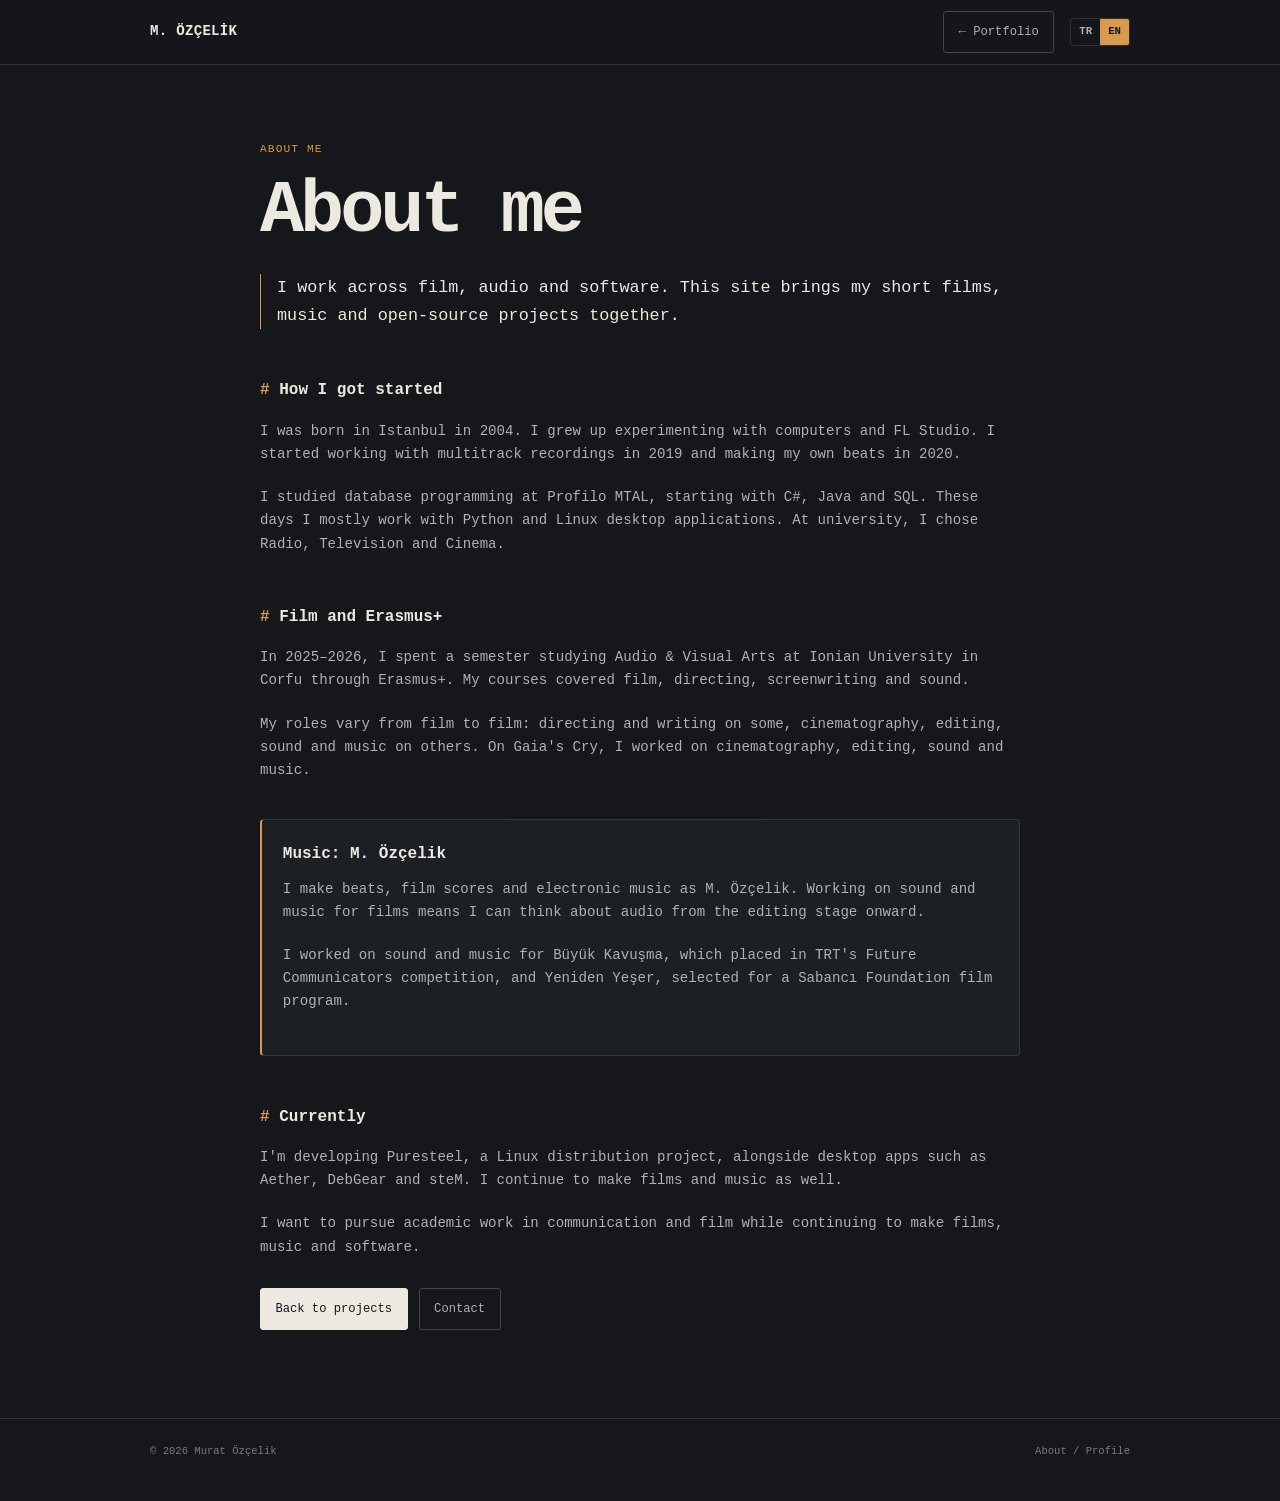
==== about.html @ cfe8fc10 "Rewrite about page with specific concise personal background" ====
<!doctype html>
<html lang="tr">
<head>
<meta charset="utf-8">
<meta name="viewport" content="width=device-width,initial-scale=1">
<meta name="description" content="Murat Özçelik hakkında: eğitim, kısa filmler, müzik ve geliştirdiği açık kaynak yazılımlar.">
<meta name="author" content="Murat Özçelik">
<meta name="theme-color" content="#15171a">
<link rel="canonical" href="https://muratozcelik.vercel.app/about.html">
<meta property="og:title" content="Murat Özçelik | Hakkımda">
<meta property="og:description" content="Murat Özçelik'in eğitim geçmişi, filmleri, müziği ve açık kaynak projeleri.">
<meta property="og:type" content="profile">
<meta property="og:url" content="https://muratozcelik.vercel.app/about.html">
<meta property="og:image" content="https://avatars.githubusercontent.com/u/198776086?v=4">
<meta name="twitter:card" content="summary_large_image">
<title>Murat Özçelik | Hakkımda</title>
<link rel="icon" href="data:image/svg+xml,<svg xmlns='http://www.w3.org/2000/svg' viewBox='0 0 100 100'><text y='.9em' font-size='90' font-family='Arial' font-weight='bold'>M.</text></svg>">
<link rel="stylesheet" href="assets/style.css">
<style>.story{max-width:760px;margin:auto}.story h1{font-size:clamp(2.3rem,7vw,4.6rem);line-height:1;letter-spacing:-.055em;margin:0 0 1.6rem}.story .intro{font-size:1.05rem;color:var(--paper);border-left:1px solid var(--amber);padding-left:1rem;margin:0 0 3rem}.story h2{font-size:1rem;margin:3rem 0 1rem;color:var(--paper)}.story h2::before{content:'# ';color:var(--amber)}.story p{color:var(--ink-dim);font-size:.88rem;margin:0 0 1.25rem}.story-card{border:1px solid var(--line);border-left:2px solid var(--amber);background:var(--bg-alt);padding:1.3rem;margin:2.3rem 0;border-radius:var(--radius)}.story-card strong{display:block;margin-bottom:.65rem}.about-top{padding:4.7rem 0 5.5rem}.about-back{margin-bottom:2rem}</style>
</head>
<body>
<a class="skip" href="#content" data-tr="İçeriğe geç" data-en="Skip to content">İçeriğe geç</a>
<nav><div class="wrap nav-inner"><a class="nav-mark" href="index.html">M. ÖZÇELİK</a><div class="nav-right"><a class="btn" href="index.html" data-tr="← Portfolyo" data-en="← Portfolio">← Portfolyo</a><div class="lang-switch"><button class="lang-btn" data-lang="tr" type="button" aria-pressed="true">TR</button><button class="lang-btn" data-lang="en" type="button" aria-pressed="false">EN</button></div></div></div></nav>
<main id="content" class="about-top"><article class="wrap story">
  <div class="eyebrow" data-tr="Hakkımda" data-en="About me">Hakkımda</div>
  <h1 data-tr="Hakkımda" data-en="About me">Hakkımda</h1>
  <p class="intro" data-tr="Sinema, ses ve yazılımla uğraşıyorum. Kısa filmlerim, müziklerim ve açık kaynak projelerim burada bir arada." data-en="I work across film, audio and software. This site brings my short films, music and open-source projects together.">Sinema, ses ve yazılımla uğraşıyorum. Kısa filmlerim, müziklerim ve açık kaynak projelerim burada bir arada.</p>

  <h2 data-tr="Nasıl başladım" data-en="How I got started">Nasıl başladım</h2>
  <p data-tr="2004'te İstanbul'da doğdum. Çocukken bilgisayar kurcalamayı ve FL Studio'da müzik denemeleri yapmayı seviyordum. 2019'da çok kanallı kayıtlarla uğraşmaya, 2020'de kendi beat'lerimi üretmeye başladım." data-en="I was born in Istanbul in 2004. I grew up experimenting with computers and FL Studio. I started working with multitrack recordings in 2019 and making my own beats in 2020.">2004'te İstanbul'da doğdum. Çocukken bilgisayar kurcalamayı ve FL Studio'da müzik denemeleri yapmayı seviyordum. 2019'da çok kanallı kayıtlarla uğraşmaya, 2020'de kendi beat'lerimi üretmeye başladım.</p>
  <p data-tr="Profilo MTAL'de veritabanı programcılığı okudum. C#, Java ve SQL ile başladığım yazılım çalışmalarını bugün ağırlıklı olarak Python ve Linux masaüstü uygulamalarıyla sürdürüyorum. Üniversitede ise Radyo, Televizyon ve Sinema okumayı seçtim." data-en="I studied database programming at Profilo MTAL, starting with C#, Java and SQL. These days I mostly work with Python and Linux desktop applications. At university, I chose Radio, Television and Cinema.">Profilo MTAL'de veritabanı programcılığı okudum. C#, Java ve SQL ile başladığım yazılım çalışmalarını bugün ağırlıklı olarak Python ve Linux masaüstü uygulamalarıyla sürdürüyorum. Üniversitede ise Radyo, Televizyon ve Sinema okumayı seçtim.</p>

  <h2 data-tr="Sinema ve Erasmus+" data-en="Film and Erasmus+">Sinema ve Erasmus+</h2>
  <p data-tr="2025–2026'da Erasmus+ ile Korfu'daki Ionian University Audio &amp; Visual Arts bölümünde bir dönem geçirdim. Sinema, yönetmenlik, senaryo ve ses üzerine dersler aldım." data-en="In 2025–2026, I spent a semester studying Audio &amp; Visual Arts at Ionian University in Corfu through Erasmus+. My courses covered film, directing, screenwriting and sound.">2025–2026'da Erasmus+ ile Korfu'daki Ionian University Audio &amp; Visual Arts bölümünde bir dönem geçirdim. Sinema, yönetmenlik, senaryo ve ses üzerine dersler aldım.</p>
  <p data-tr="Kısa filmlerde bazen yönetmenlik ve senaryo, bazen görüntü, kurgu, ses ve müzik üstleniyorum. Gaia'nın Çığlığı'nda görüntü yönetmenliği, kurgu, ses ve müzik çalışmalarını yaptım." data-en="My roles vary from film to film: directing and writing on some, cinematography, editing, sound and music on others. On Gaia's Cry, I worked on cinematography, editing, sound and music.">Kısa filmlerde bazen yönetmenlik ve senaryo, bazen görüntü, kurgu, ses ve müzik üstleniyorum. Gaia'nın Çığlığı'nda görüntü yönetmenliği, kurgu, ses ve müzik çalışmalarını yaptım.</p>

  <div class="story-card"><strong data-tr="Müzik tarafı: M. Özçelik" data-en="Music: M. Özçelik">Müzik tarafı: M. Özçelik</strong><p data-tr="M. Özçelik adıyla beat, film müziği ve elektronik müzik üretiyorum. Film projelerinde ses ve müziği de üstlenmem, kurgu aşamasından itibaren ses üzerine düşünmemi sağlıyor." data-en="I make beats, film scores and electronic music as M. Özçelik. Working on sound and music for films means I can think about audio from the editing stage onward.">M. Özçelik adıyla beat, film müziği ve elektronik müzik üretiyorum. Film projelerinde ses ve müziği de üstlenmem, kurgu aşamasından itibaren ses üzerine düşünmemi sağlıyor.</p><p data-tr="TRT Geleceğin İletişimcileri Yarışması'nda derece alan Büyük Kavuşma ve Sabancı Vakfı seçkisinde yer alan Yeniden Yeşer projelerinde ses ve müzik üzerine çalıştım." data-en="I worked on sound and music for Büyük Kavuşma, which placed in TRT's Future Communicators competition, and Yeniden Yeşer, selected for a Sabancı Foundation film program.">TRT Geleceğin İletişimcileri Yarışması'nda derece alan Büyük Kavuşma ve Sabancı Vakfı seçkisinde yer alan Yeniden Yeşer projelerinde ses ve müzik üzerine çalıştım.</p></div>

  <h2 data-tr="Şu anda" data-en="Currently">Şu anda</h2>
  <p data-tr="Puresteel üzerinde bir Linux dağıtımı geliştiriyorum. Aether, DebGear ve steM. gibi uygulamalarla da masaüstünde kullandığım araçları kendim üretmeyi deniyorum. Film ve müzik çalışmalarım devam ediyor." data-en="I'm developing Puresteel, a Linux distribution project, alongside desktop apps such as Aether, DebGear and steM. I continue to make films and music as well.">Puresteel üzerinde bir Linux dağıtımı geliştiriyorum. Aether, DebGear ve steM. gibi uygulamalarla da masaüstünde kullandığım araçları kendim üretmeyi deniyorum. Film ve müzik çalışmalarım devam ediyor.</p>
  <p data-tr="İleride iletişim ve sinema alanında akademik çalışmalar yapmak; film, ses ve yazılım üretmeye de devam etmek istiyorum." data-en="I want to pursue academic work in communication and film while continuing to make films, music and software.">İleride iletişim ve sinema alanında akademik çalışmalar yapmak; film, ses ve yazılım üretmeye de devam etmek istiyorum.</p>

  <div class="actions"><a class="btn primary" href="index.html#projeler" data-tr="Projelerime dön" data-en="Back to projects">Projelerime dön</a><a class="btn" href="mailto:muratozclik@protonmail.com" data-tr="İletişim" data-en="Contact">İletişim</a></div>
</article></main>
<footer><div class="wrap foot"><span>© 2026 Murat Özçelik</span><span>About / Profile</span></div></footer>
<script src="assets/main.js" defer></script>
</body>
</html>
---- assets/style.css ----
:root{color-scheme:dark;--bg:#15171a;--bg-alt:#1c1f23;--paper:#ece9e1;--ink:#ece9e1;--ink-dim:#aeb2b8;--ink-faint:#767b82;--amber:#d99a4e;--teal:#6ea69f;--crimson:#c36a61;--line:rgba(236,233,225,.12);--line-strong:rgba(236,233,225,.22);--max:980px;--radius:4px;--font:'JetBrains Mono',ui-monospace,SFMono-Regular,Menlo,Consolas,monospace}*{box-sizing:border-box}html{scroll-behavior:smooth}body{margin:0;background:var(--bg);color:var(--ink);font-family:var(--font);line-height:1.65;-webkit-font-smoothing:antialiased}body::before{content:'';position:fixed;inset:0;pointer-events:none;background:linear-gradient(90deg,rgba(255,255,255,.015) 1px,transparent 1px),linear-gradient(rgba(255,255,255,.012) 1px,transparent 1px);background-size:48px 48px;mask-image:linear-gradient(to bottom,rgba(0,0,0,.55),transparent 55%);z-index:-1}@media(prefers-reduced-motion:reduce){html{scroll-behavior:auto}*{animation-duration:.01ms!important;transition-duration:.01ms!important}}::selection{background:var(--amber);color:var(--bg)}a{color:inherit}.wrap{width:min(var(--max),calc(100% - 36px));margin:auto}.skip{position:absolute;left:-999px;top:12px;background:var(--paper);color:var(--bg);padding:.6rem .8rem;z-index:100}.skip:focus{left:12px}nav{position:sticky;top:0;z-index:50;background:rgba(21,23,26,.9);backdrop-filter:blur(16px);border-bottom:1px solid var(--line)}.nav-inner{height:64px;display:flex;align-items:center;justify-content:space-between;gap:1rem}.nav-mark{text-decoration:none;font-weight:700;font-size:.88rem;letter-spacing:.02em}.nav-right{display:flex;align-items:center;gap:1rem}.nav-links{display:flex;align-items:center;gap:1.3rem;font-size:.74rem;color:var(--ink-dim)}.nav-links a{text-decoration:none;border-bottom:1px solid transparent}.nav-links a:hover,.nav-links a:focus-visible{color:var(--ink);border-bottom-color:var(--amber);outline:none}.lang-switch{display:inline-flex;border:1px solid var(--line);border-radius:3px;overflow:hidden}.lang-btn,.menu-btn{font:inherit;color:var(--ink-dim);background:none;border:0;cursor:pointer}.lang-btn{font-size:.67rem;font-weight:700;padding:.25rem .5rem}.lang-btn.active{background:var(--amber);color:var(--bg)}.menu-btn{display:none;font-size:.76rem;padding:.35rem .5rem;border:1px solid var(--line);border-radius:3px}.hero{padding:5.2rem 0 4.2rem;border-bottom:1px solid var(--line)}.hero-grid{display:grid;grid-template-columns:1.25fr .75fr;gap:2.5rem;align-items:end}.eyebrow{font-size:.7rem;letter-spacing:.1em;text-transform:uppercase;color:var(--amber);margin-bottom:1rem}.hero h1{font-size:clamp(2.7rem,8vw,5.4rem);line-height:.95;letter-spacing:-.06em;margin:0}.hero-copy{margin:1.35rem 0 0;color:var(--ink-dim);max-width:62ch;font-size:1rem}.hero-meta{margin-top:1.6rem;display:flex;flex-wrap:wrap;gap:.45rem 1.25rem;font-size:.76rem;color:var(--ink-faint)}.hero-actions,.actions{display:flex;flex-wrap:wrap;gap:.7rem;margin-top:1.8rem}.btn{display:inline-flex;align-items:center;justify-content:center;text-decoration:none;border:1px solid var(--line-strong);padding:.65rem .9rem;border-radius:3px;font-size:.76rem;color:var(--ink-dim);transition:border-color .15s,color .15s,transform .15s}.btn:hover,.btn:focus-visible{border-color:var(--amber);color:var(--paper);transform:translateY(-1px);outline:none}.btn.primary{background:var(--paper);color:var(--bg);border-color:var(--paper)}.hero-note{border-left:1px solid var(--amber);padding-left:1rem;color:var(--ink-dim);font-size:.8rem}.hero-note strong{display:block;color:var(--paper);font-size:.88rem;margin-bottom:.35rem}main section{padding:4.4rem 0;border-bottom:1px solid var(--line)}.section-head{display:flex;align-items:end;justify-content:space-between;gap:2rem;margin-bottom:1.8rem}.section-title{font-size:clamp(1.45rem,3vw,2rem);letter-spacing:-.04em;margin:0}.section-copy{color:var(--ink-dim);font-size:.86rem;max-width:60ch;margin:.45rem 0 0}.section-index{font-size:.68rem;color:var(--ink-faint)}.projects{display:grid;grid-template-columns:repeat(2,minmax(0,1fr));gap:1rem}.project{border:1px solid var(--line);border-radius:var(--radius);padding:1.25rem;text-decoration:none;display:flex;flex-direction:column;gap:.7rem;min-height:210px;transition:border-color .15s,background .15s}.project:hover{border-color:var(--amber);background:var(--bg-alt)}.project.featured{grid-column:1/-1;display:grid;grid-template-columns:1.3fr .7fr;gap:2rem;min-height:260px;border-color:rgba(217,154,78,.42)}.tag{font-size:.66rem;color:var(--ink-faint);letter-spacing:.08em;text-transform:uppercase}.project h3{font-size:1.15rem;margin:0}.project.featured h3{font-size:1.55rem}.project p{margin:0;color:var(--ink-dim);font-size:.84rem}.stack{display:flex;flex-wrap:wrap;gap:.4rem;margin-top:auto}.stack span{font-size:.65rem;color:var(--ink-faint);border:1px solid var(--line);padding:.22rem .4rem;border-radius:2px}.project-go{margin-top:auto;color:var(--amber);font-size:.74rem}.feature-side{display:flex;flex-direction:column;justify-content:space-between;border-left:1px solid var(--line);padding-left:1.2rem}.feature-stat{padding:.55rem 0;border-bottom:1px solid var(--line)}.feature-stat:last-child{border-bottom:0}.feature-stat small{display:block;color:var(--ink-faint);font-size:.64rem}.feature-stat strong{font-size:.8rem}.films{display:grid;grid-template-columns:repeat(3,minmax(0,1fr));gap:1rem}.film{border:1px solid var(--line);border-radius:var(--radius);overflow:hidden;background:var(--bg-alt)}.film-media{aspect-ratio:16/9;background:#0c0d0f}.film-media iframe{width:100%;height:100%;border:0;display:block}.film-body{padding:1rem}.film h3{font-size:1rem;margin:0 0 .35rem}.film p{margin:0;color:var(--ink-dim);font-size:.78rem}.credits{display:grid;grid-template-columns:repeat(2,minmax(0,1fr));gap:1rem}.credit{border-top:1px solid var(--line-strong);padding-top:1rem}.credit .year{font-size:.68rem;color:var(--ink-faint)}.credit h3{font-size:1rem;margin:.3rem 0}.credit p{margin:0;color:var(--ink-dim);font-size:.82rem}.about-grid{display:grid;grid-template-columns:.8fr 1.2fr;gap:2rem}.about-lead{font-size:1.08rem;line-height:1.7;margin:0}.about-body{color:var(--ink-dim);font-size:.86rem}.about-body p{margin-top:0}.skills-grid{display:grid;grid-template-columns:repeat(3,minmax(0,1fr));gap:1rem}.skill{border:1px solid var(--line);padding:1rem;border-radius:var(--radius)}.skill h3{font-size:.9rem;margin:0 0 .65rem}.skill ul{list-style:none;padding:0;margin:0;display:grid;gap:.45rem;color:var(--ink-dim);font-size:.76rem}.skill li::before{content:'— ';color:var(--ink-faint)}.two-col{display:grid;grid-template-columns:1fr 1fr;gap:2rem}.timeline-item{padding:1rem 0;border-bottom:1px solid var(--line)}.timeline-item:last-child{border-bottom:0}.timeline-item h3{font-size:.92rem;margin:0}.timeline-item p{margin:.25rem 0 0;color:var(--ink-dim);font-size:.78rem}.timeline-item .when{color:var(--ink-faint);font-size:.66rem;margin-top:.35rem}.certs{display:grid;grid-template-columns:repeat(2,minmax(0,1fr));gap:.65rem}.cert{border:1px solid var(--line);padding:.8rem;border-radius:var(--radius)}.cert strong{display:block;font-size:.78rem}.cert span{display:block;color:var(--ink-faint);font-size:.65rem;margin-top:.2rem}.playground{border:1px solid var(--line);border-radius:var(--radius);padding:1.2rem}.pad-grid{display:grid;grid-template-columns:repeat(3,1fr);gap:.6rem;max-width:420px;margin:1rem auto 0}.pad{aspect-ratio:1;border:1px solid var(--line);background:transparent;color:var(--ink-dim);font:inherit;cursor:pointer;border-radius:3px;display:flex;flex-direction:column;align-items:center;justify-content:center;gap:.25rem}.pad:hover,.pad.playing{border-color:var(--amber);color:var(--amber)}.pad b{font-size:.72rem}.pad span{font-size:.62rem}.contact{text-align:center;padding-bottom:5rem}.contact .section-copy{margin-left:auto;margin-right:auto}.contact-links{display:flex;justify-content:center;gap:.7rem;flex-wrap:wrap;margin-top:1.5rem}.contact-links a{text-decoration:none;border:1px solid var(--line);padding:.55rem .8rem;border-radius:3px;color:var(--ink-dim);font-size:.74rem}.contact-links a:hover{border-color:var(--amber);color:var(--ink)}footer{border-top:1px solid var(--line);padding:1.5rem 0 2.5rem;color:var(--ink-faint);font-size:.66rem}.foot{display:flex;justify-content:space-between;gap:1rem;flex-wrap:wrap}@media(max-width:820px){.hero-grid,.project.featured,.about-grid,.two-col{grid-template-columns:1fr}.feature-side{border-left:0;border-top:1px solid var(--line);padding-left:0;padding-top:1rem}.films,.skills-grid{grid-template-columns:1fr}.projects,.credits{grid-template-columns:1fr}.project.featured{grid-column:auto}.nav-links{position:absolute;top:64px;left:0;right:0;background:var(--bg);border-bottom:1px solid var(--line);padding:1rem 18px;display:none;flex-direction:column;align-items:flex-start;gap:.9rem}.nav-links.open{display:flex}.menu-btn{display:inline-flex}.nav-right{gap:.55rem}}@media(max-width:560px){.wrap{width:min(var(--max),calc(100% - 28px))}.hero{padding:4rem 0 3rem}.hero h1{font-size:2.75rem}.section-head{align-items:flex-start;flex-direction:column;gap:.4rem}.certs{grid-template-columns:1fr}.pad-grid{gap:.45rem}.nav-mark{font-size:.8rem}}
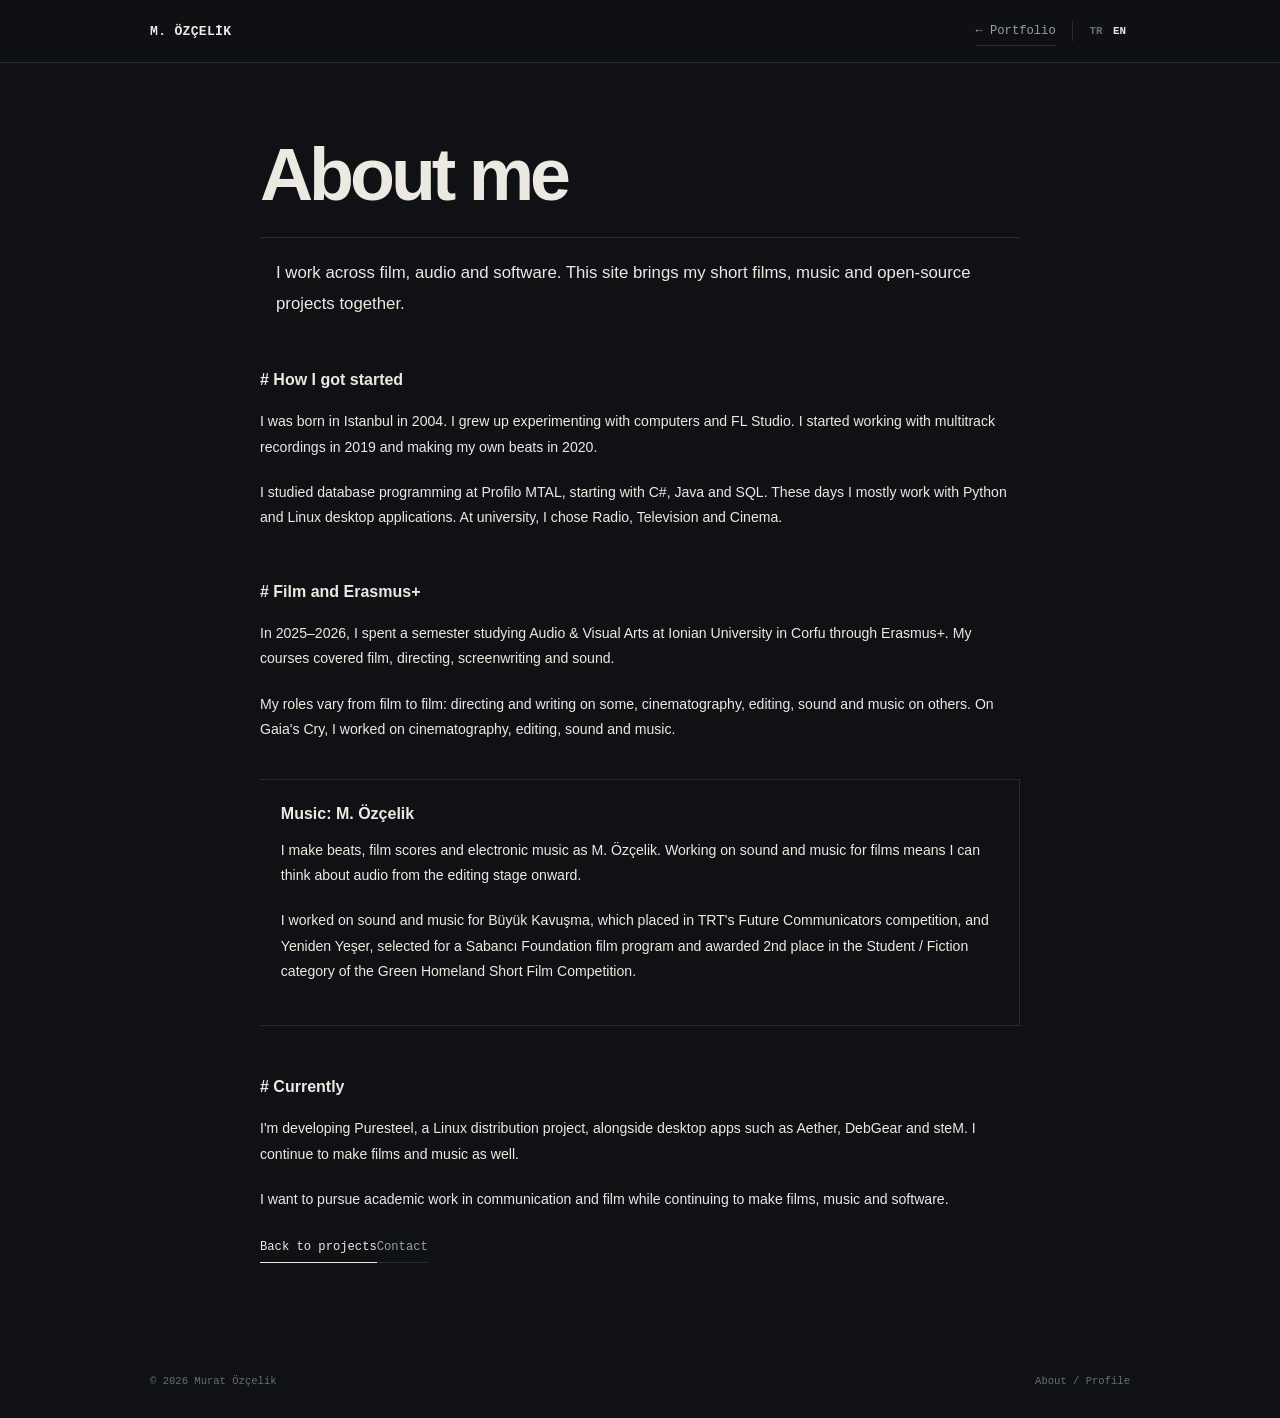
==== commit 7356df0c: "Mention Green Homeland award for Yeniden Yeşer" ====
--- a/about.html
+++ b/about.html
@@ -34,7 +34,7 @@
   <p data-tr="2025–2026'da Erasmus+ ile Korfu'daki Ionian University Audio &amp; Visual Arts bölümünde bir dönem geçirdim. Sinema, yönetmenlik, senaryo ve ses üzerine dersler aldım." data-en="In 2025–2026, I spent a semester studying Audio &amp; Visual Arts at Ionian University in Corfu through Erasmus+. My courses covered film, directing, screenwriting and sound.">2025–2026'da Erasmus+ ile Korfu'daki Ionian University Audio &amp; Visual Arts bölümünde bir dönem geçirdim. Sinema, yönetmenlik, senaryo ve ses üzerine dersler aldım.</p>
   <p data-tr="Kısa filmlerde bazen yönetmenlik ve senaryo, bazen görüntü, kurgu, ses ve müzik üstleniyorum. Gaia'nın Çığlığı'nda görüntü yönetmenliği, kurgu, ses ve müzik çalışmalarını yaptım." data-en="My roles vary from film to film: directing and writing on some, cinematography, editing, sound and music on others. On Gaia's Cry, I worked on cinematography, editing, sound and music.">Kısa filmlerde bazen yönetmenlik ve senaryo, bazen görüntü, kurgu, ses ve müzik üstleniyorum. Gaia'nın Çığlığı'nda görüntü yönetmenliği, kurgu, ses ve müzik çalışmalarını yaptım.</p>
 
-  <div class="story-card"><strong data-tr="Müzik tarafı: M. Özçelik" data-en="Music: M. Özçelik">Müzik tarafı: M. Özçelik</strong><p data-tr="M. Özçelik adıyla beat, film müziği ve elektronik müzik üretiyorum. Film projelerinde ses ve müziği de üstlenmem, kurgu aşamasından itibaren ses üzerine düşünmemi sağlıyor." data-en="I make beats, film scores and electronic music as M. Özçelik. Working on sound and music for films means I can think about audio from the editing stage onward.">M. Özçelik adıyla beat, film müziği ve elektronik müzik üretiyorum. Film projelerinde ses ve müziği de üstlenmem, kurgu aşamasından itibaren ses üzerine düşünmemi sağlıyor.</p><p data-tr="TRT Geleceğin İletişimcileri Yarışması'nda derece alan Büyük Kavuşma ve Sabancı Vakfı seçkisinde yer alan Yeniden Yeşer projelerinde ses ve müzik üzerine çalıştım." data-en="I worked on sound and music for Büyük Kavuşma, which placed in TRT's Future Communicators competition, and Yeniden Yeşer, selected for a Sabancı Foundation film program.">TRT Geleceğin İletişimcileri Yarışması'nda derece alan Büyük Kavuşma ve Sabancı Vakfı seçkisinde yer alan Yeniden Yeşer projelerinde ses ve müzik üzerine çalıştım.</p></div>
+  <div class="story-card"><strong data-tr="Müzik tarafı: M. Özçelik" data-en="Music: M. Özçelik">Müzik tarafı: M. Özçelik</strong><p data-tr="M. Özçelik adıyla beat, film müziği ve elektronik müzik üretiyorum. Film projelerinde ses ve müziği de üstlenmem, kurgu aşamasından itibaren ses üzerine düşünmemi sağlıyor." data-en="I make beats, film scores and electronic music as M. Özçelik. Working on sound and music for films means I can think about audio from the editing stage onward.">M. Özçelik adıyla beat, film müziği ve elektronik müzik üretiyorum. Film projelerinde ses ve müziği de üstlenmem, kurgu aşamasından itibaren ses üzerine düşünmemi sağlıyor.</p><p data-tr="TRT Geleceğin İletişimcileri Yarışması'nda derece alan Büyük Kavuşma ile Sabancı Vakfı seçkisinde yer alan ve Yeşil Vatan Kısa Film Yarışması'nda Öğrenci / Kurmaca İkincilik Ödülü alan Yeniden Yeşer projelerinde ses ve müzik üzerine çalıştım." data-en="I worked on sound and music for Büyük Kavuşma, which placed in TRT's Future Communicators competition, and Yeniden Yeşer, selected for a Sabancı Foundation film program and awarded 2nd place in the Student / Fiction category of the Green Homeland Short Film Competition.">TRT Geleceğin İletişimcileri Yarışması'nda derece alan Büyük Kavuşma ile Sabancı Vakfı seçkisinde yer alan ve Yeşil Vatan Kısa Film Yarışması'nda Öğrenci / Kurmaca İkincilik Ödülü alan Yeniden Yeşer projelerinde ses ve müzik üzerine çalıştım.</p></div>
 
   <h2 data-tr="Şu anda" data-en="Currently">Şu anda</h2>
   <p data-tr="Puresteel üzerinde bir Linux dağıtımı geliştiriyorum. Aether, DebGear ve steM. gibi uygulamalarla da masaüstünde kullandığım araçları kendim üretmeyi deniyorum. Film ve müzik çalışmalarım devam ediyor." data-en="I'm developing Puresteel, a Linux distribution project, alongside desktop apps such as Aether, DebGear and steM. I continue to make films and music as well.">Puresteel üzerinde bir Linux dağıtımı geliştiriyorum. Aether, DebGear ve steM. gibi uygulamalarla da masaüstünde kullandığım araçları kendim üretmeyi deniyorum. Film ve müzik çalışmalarım devam ediyor.</p>
--- a/assets/style.css
+++ b/assets/style.css
@@ -1 +1,131 @@
-:root{color-scheme:dark;--bg:#15171a;--bg-alt:#1c1f23;--paper:#ece9e1;--ink:#ece9e1;--ink-dim:#aeb2b8;--ink-faint:#767b82;--amber:#d99a4e;--teal:#6ea69f;--crimson:#c36a61;--line:rgba(236,233,225,.12);--line-strong:rgba(236,233,225,.22);--max:980px;--radius:4px;--font:'JetBrains Mono',ui-monospace,SFMono-Regular,Menlo,Consolas,monospace}*{box-sizing:border-box}html{scroll-behavior:smooth}body{margin:0;background:var(--bg);color:var(--ink);font-family:var(--font);line-height:1.65;-webkit-font-smoothing:antialiased}body::before{content:'';position:fixed;inset:0;pointer-events:none;background:linear-gradient(90deg,rgba(255,255,255,.015) 1px,transparent 1px),linear-gradient(rgba(255,255,255,.012) 1px,transparent 1px);background-size:48px 48px;mask-image:linear-gradient(to bottom,rgba(0,0,0,.55),transparent 55%);z-index:-1}@media(prefers-reduced-motion:reduce){html{scroll-behavior:auto}*{animation-duration:.01ms!important;transition-duration:.01ms!important}}::selection{background:var(--amber);color:var(--bg)}a{color:inherit}.wrap{width:min(var(--max),calc(100% - 36px));margin:auto}.skip{position:absolute;left:-999px;top:12px;background:var(--paper);color:var(--bg);padding:.6rem .8rem;z-index:100}.skip:focus{left:12px}nav{position:sticky;top:0;z-index:50;background:rgba(21,23,26,.9);backdrop-filter:blur(16px);border-bottom:1px solid var(--line)}.nav-inner{height:64px;display:flex;align-items:center;justify-content:space-between;gap:1rem}.nav-mark{text-decoration:none;font-weight:700;font-size:.88rem;letter-spacing:.02em}.nav-right{display:flex;align-items:center;gap:1rem}.nav-links{display:flex;align-items:center;gap:1.3rem;font-size:.74rem;color:var(--ink-dim)}.nav-links a{text-decoration:none;border-bottom:1px solid transparent}.nav-links a:hover,.nav-links a:focus-visible{color:var(--ink);border-bottom-color:var(--amber);outline:none}.lang-switch{display:inline-flex;border:1px solid var(--line);border-radius:3px;overflow:hidden}.lang-btn,.menu-btn{font:inherit;color:var(--ink-dim);background:none;border:0;cursor:pointer}.lang-btn{font-size:.67rem;font-weight:700;padding:.25rem .5rem}.lang-btn.active{background:var(--amber);color:var(--bg)}.menu-btn{display:none;font-size:.76rem;padding:.35rem .5rem;border:1px solid var(--line);border-radius:3px}.hero{padding:5.2rem 0 4.2rem;border-bottom:1px solid var(--line)}.hero-grid{display:grid;grid-template-columns:1.25fr .75fr;gap:2.5rem;align-items:end}.eyebrow{font-size:.7rem;letter-spacing:.1em;text-transform:uppercase;color:var(--amber);margin-bottom:1rem}.hero h1{font-size:clamp(2.7rem,8vw,5.4rem);line-height:.95;letter-spacing:-.06em;margin:0}.hero-copy{margin:1.35rem 0 0;color:var(--ink-dim);max-width:62ch;font-size:1rem}.hero-meta{margin-top:1.6rem;display:flex;flex-wrap:wrap;gap:.45rem 1.25rem;font-size:.76rem;color:var(--ink-faint)}.hero-actions,.actions{display:flex;flex-wrap:wrap;gap:.7rem;margin-top:1.8rem}.btn{display:inline-flex;align-items:center;justify-content:center;text-decoration:none;border:1px solid var(--line-strong);padding:.65rem .9rem;border-radius:3px;font-size:.76rem;color:var(--ink-dim);transition:border-color .15s,color .15s,transform .15s}.btn:hover,.btn:focus-visible{border-color:var(--amber);color:var(--paper);transform:translateY(-1px);outline:none}.btn.primary{background:var(--paper);color:var(--bg);border-color:var(--paper)}.hero-note{border-left:1px solid var(--amber);padding-left:1rem;color:var(--ink-dim);font-size:.8rem}.hero-note strong{display:block;color:var(--paper);font-size:.88rem;margin-bottom:.35rem}main section{padding:4.4rem 0;border-bottom:1px solid var(--line)}.section-head{display:flex;align-items:end;justify-content:space-between;gap:2rem;margin-bottom:1.8rem}.section-title{font-size:clamp(1.45rem,3vw,2rem);letter-spacing:-.04em;margin:0}.section-copy{color:var(--ink-dim);font-size:.86rem;max-width:60ch;margin:.45rem 0 0}.section-index{font-size:.68rem;color:var(--ink-faint)}.projects{display:grid;grid-template-columns:repeat(2,minmax(0,1fr));gap:1rem}.project{border:1px solid var(--line);border-radius:var(--radius);padding:1.25rem;text-decoration:none;display:flex;flex-direction:column;gap:.7rem;min-height:210px;transition:border-color .15s,background .15s}.project:hover{border-color:var(--amber);background:var(--bg-alt)}.project.featured{grid-column:1/-1;display:grid;grid-template-columns:1.3fr .7fr;gap:2rem;min-height:260px;border-color:rgba(217,154,78,.42)}.tag{font-size:.66rem;color:var(--ink-faint);letter-spacing:.08em;text-transform:uppercase}.project h3{font-size:1.15rem;margin:0}.project.featured h3{font-size:1.55rem}.project p{margin:0;color:var(--ink-dim);font-size:.84rem}.stack{display:flex;flex-wrap:wrap;gap:.4rem;margin-top:auto}.stack span{font-size:.65rem;color:var(--ink-faint);border:1px solid var(--line);padding:.22rem .4rem;border-radius:2px}.project-go{margin-top:auto;color:var(--amber);font-size:.74rem}.feature-side{display:flex;flex-direction:column;justify-content:space-between;border-left:1px solid var(--line);padding-left:1.2rem}.feature-stat{padding:.55rem 0;border-bottom:1px solid var(--line)}.feature-stat:last-child{border-bottom:0}.feature-stat small{display:block;color:var(--ink-faint);font-size:.64rem}.feature-stat strong{font-size:.8rem}.films{display:grid;grid-template-columns:repeat(3,minmax(0,1fr));gap:1rem}.film{border:1px solid var(--line);border-radius:var(--radius);overflow:hidden;background:var(--bg-alt)}.film-media{aspect-ratio:16/9;background:#0c0d0f}.film-media iframe{width:100%;height:100%;border:0;display:block}.film-body{padding:1rem}.film h3{font-size:1rem;margin:0 0 .35rem}.film p{margin:0;color:var(--ink-dim);font-size:.78rem}.credits{display:grid;grid-template-columns:repeat(2,minmax(0,1fr));gap:1rem}.credit{border-top:1px solid var(--line-strong);padding-top:1rem}.credit .year{font-size:.68rem;color:var(--ink-faint)}.credit h3{font-size:1rem;margin:.3rem 0}.credit p{margin:0;color:var(--ink-dim);font-size:.82rem}.about-grid{display:grid;grid-template-columns:.8fr 1.2fr;gap:2rem}.about-lead{font-size:1.08rem;line-height:1.7;margin:0}.about-body{color:var(--ink-dim);font-size:.86rem}.about-body p{margin-top:0}.skills-grid{display:grid;grid-template-columns:repeat(3,minmax(0,1fr));gap:1rem}.skill{border:1px solid var(--line);padding:1rem;border-radius:var(--radius)}.skill h3{font-size:.9rem;margin:0 0 .65rem}.skill ul{list-style:none;padding:0;margin:0;display:grid;gap:.45rem;color:var(--ink-dim);font-size:.76rem}.skill li::before{content:'— ';color:var(--ink-faint)}.two-col{display:grid;grid-template-columns:1fr 1fr;gap:2rem}.timeline-item{padding:1rem 0;border-bottom:1px solid var(--line)}.timeline-item:last-child{border-bottom:0}.timeline-item h3{font-size:.92rem;margin:0}.timeline-item p{margin:.25rem 0 0;color:var(--ink-dim);font-size:.78rem}.timeline-item .when{color:var(--ink-faint);font-size:.66rem;margin-top:.35rem}.certs{display:grid;grid-template-columns:repeat(2,minmax(0,1fr));gap:.65rem}.cert{border:1px solid var(--line);padding:.8rem;border-radius:var(--radius)}.cert strong{display:block;font-size:.78rem}.cert span{display:block;color:var(--ink-faint);font-size:.65rem;margin-top:.2rem}.playground{border:1px solid var(--line);border-radius:var(--radius);padding:1.2rem}.pad-grid{display:grid;grid-template-columns:repeat(3,1fr);gap:.6rem;max-width:420px;margin:1rem auto 0}.pad{aspect-ratio:1;border:1px solid var(--line);background:transparent;color:var(--ink-dim);font:inherit;cursor:pointer;border-radius:3px;display:flex;flex-direction:column;align-items:center;justify-content:center;gap:.25rem}.pad:hover,.pad.playing{border-color:var(--amber);color:var(--amber)}.pad b{font-size:.72rem}.pad span{font-size:.62rem}.contact{text-align:center;padding-bottom:5rem}.contact .section-copy{margin-left:auto;margin-right:auto}.contact-links{display:flex;justify-content:center;gap:.7rem;flex-wrap:wrap;margin-top:1.5rem}.contact-links a{text-decoration:none;border:1px solid var(--line);padding:.55rem .8rem;border-radius:3px;color:var(--ink-dim);font-size:.74rem}.contact-links a:hover{border-color:var(--amber);color:var(--ink)}footer{border-top:1px solid var(--line);padding:1.5rem 0 2.5rem;color:var(--ink-faint);font-size:.66rem}.foot{display:flex;justify-content:space-between;gap:1rem;flex-wrap:wrap}@media(max-width:820px){.hero-grid,.project.featured,.about-grid,.two-col{grid-template-columns:1fr}.feature-side{border-left:0;border-top:1px solid var(--line);padding-left:0;padding-top:1rem}.films,.skills-grid{grid-template-columns:1fr}.projects,.credits{grid-template-columns:1fr}.project.featured{grid-column:auto}.nav-links{position:absolute;top:64px;left:0;right:0;background:var(--bg);border-bottom:1px solid var(--line);padding:1rem 18px;display:none;flex-direction:column;align-items:flex-start;gap:.9rem}.nav-links.open{display:flex}.menu-btn{display:inline-flex}.nav-right{gap:.55rem}}@media(max-width:560px){.wrap{width:min(var(--max),calc(100% - 28px))}.hero{padding:4rem 0 3rem}.hero h1{font-size:2.75rem}.section-head{align-items:flex-start;flex-direction:column;gap:.4rem}.certs{grid-template-columns:1fr}.pad-grid{gap:.45rem}.nav-mark{font-size:.8rem}}+:root{
+  color-scheme:dark;
+  --bg:#0f1114;
+  --text:#ece9e2;
+  --muted:#9a9fa7;
+  --faint:#686e77;
+  --line:#292d33;
+  --accent:#d5a45a;
+  --max:980px;
+  --sans:Inter,ui-sans-serif,-apple-system,BlinkMacSystemFont,"Segoe UI",sans-serif;
+  --mono:"JetBrains Mono",ui-monospace,SFMono-Regular,Menlo,Consolas,monospace;
+}
+*{box-sizing:border-box}
+html{scroll-behavior:smooth}
+body{margin:0;background:var(--bg);color:var(--text);font-family:var(--sans);line-height:1.65;-webkit-font-smoothing:antialiased}
+::selection{background:var(--text);color:var(--bg)}
+a{color:inherit}
+.wrap{width:min(var(--max),calc(100% - 40px));margin:auto}
+.skip{position:absolute;left:-999px;top:12px;background:var(--text);color:var(--bg);padding:.55rem .75rem;z-index:100}
+.skip:focus{left:12px}
+
+nav{position:sticky;top:0;z-index:20;background:rgba(15,17,20,.96);border-bottom:1px solid var(--line)}
+.nav-inner{min-height:62px;display:flex;align-items:center;justify-content:space-between;gap:1rem}
+.nav-mark{font:600 .82rem var(--mono);text-decoration:none;letter-spacing:.02em}
+.nav-right{display:flex;align-items:center;gap:1rem}
+.nav-links{display:flex;gap:1.3rem;font-size:.78rem;color:var(--muted)}
+.nav-links a{text-decoration:none}
+.nav-links a:hover,.nav-links a:focus-visible{color:var(--text)}
+.lang-switch{display:flex;gap:.15rem;border-left:1px solid var(--line);padding-left:.8rem}
+.lang-btn,.menu-btn{font:600 .68rem var(--mono);color:var(--faint);background:transparent;border:0;cursor:pointer;padding:.25rem}
+.lang-btn.active{color:var(--text)}
+.menu-btn{display:none;border:1px solid var(--line);padding:.35rem .5rem}
+
+.hero{padding:7rem 0 6rem;border-bottom:1px solid var(--line)}
+.kicker{margin:0 0 1.25rem;color:var(--muted);font:500 .78rem var(--mono)}
+.hero h1{margin:0;font-size:clamp(3.4rem,9vw,7rem);line-height:.92;letter-spacing:-.07em;font-weight:720}
+.hero-copy{max-width:720px;margin:2rem 0 0;font-size:1.08rem;line-height:1.75;color:#c6c4bf}
+.hero-meta{display:flex;flex-wrap:wrap;gap:.5rem 1.5rem;margin-top:1.5rem;color:var(--faint);font:500 .72rem var(--mono)}
+.hero-actions{display:flex;flex-wrap:wrap;gap:1.2rem;margin-top:2.2rem}
+.hero-actions a,.text-links a{font:500 .76rem var(--mono);color:var(--muted);text-decoration:none;border-bottom:1px solid var(--line);padding-bottom:.15rem}
+.hero-actions a:hover,.text-links a:hover{color:var(--text);border-color:var(--text)}
+
+main section{padding:5rem 0;border-bottom:1px solid var(--line)}
+.section-head{margin-bottom:2.2rem}
+.section-title{margin:0;font-size:1.7rem;letter-spacing:-.035em}
+.section-copy{margin:.5rem 0 0;color:var(--muted);font-size:.92rem}
+.eyebrow,.section-index{display:none}
+
+.project-list{border-top:1px solid var(--line)}
+.project-row{display:grid;grid-template-columns:260px 1fr;gap:2rem;padding:1.7rem 0;border-bottom:1px solid var(--line)}
+.project-name h3{margin:0 0 .2rem;font-size:1.15rem;letter-spacing:-.02em}
+.project-name span{color:var(--faint);font:500 .68rem var(--mono)}
+.project-detail p{margin:0;color:#b6b8bc;font-size:.92rem;max-width:640px}
+.text-links{display:flex;gap:1rem;margin-top:.8rem}
+.project-row.secondary{opacity:.84}
+
+.films{display:grid;grid-template-columns:repeat(3,minmax(0,1fr));gap:1.3rem}
+.film{margin:0}
+.film-media{aspect-ratio:16/9;background:#08090a;border:1px solid var(--line)}
+.film-media iframe{width:100%;height:100%;border:0;display:block}
+.film-body{padding:.8rem 0 0}
+.film h3{font-size:1rem;margin:0 0 .2rem}
+.film p{margin:0;color:var(--muted);font-size:.78rem}
+
+.credits{display:grid;grid-template-columns:1fr 1fr;gap:2rem}
+.credit{border-top:1px solid var(--line);padding-top:1rem}
+.credit .year{font:500 .68rem var(--mono);color:var(--faint)}
+.credit h3{font-size:1rem;margin:.3rem 0}
+.credit p{margin:0;color:var(--muted);font-size:.82rem}
+
+.about-grid{display:grid;grid-template-columns:.9fr 1.1fr;gap:3rem}
+.about-lead{font-size:1.15rem;line-height:1.7;margin:0}
+.about-body{color:var(--muted);font-size:.92rem}
+.about-body p{margin-top:0}
+.btn{display:inline-block;padding:.45rem 0;color:var(--muted);background:none;border:0;border-bottom:1px solid var(--line);border-radius:0;text-decoration:none;font:500 .76rem var(--mono)}
+.btn:hover{color:var(--text);border-color:var(--text)}
+.btn.primary{background:none;color:var(--text);border-color:var(--text)}
+
+.skills-grid{display:grid;grid-template-columns:repeat(3,1fr);gap:2.5rem;border-top:1px solid var(--line);padding-top:1.3rem}
+.skill{padding:0;border:0;background:none}
+.skill h3{font-size:.95rem;margin:0 0 .8rem}
+.skill ul{list-style:none;padding:0;margin:0;display:grid;gap:.45rem;color:var(--muted);font-size:.82rem}
+.skill li::before{content:none}
+
+.two-col{display:grid;grid-template-columns:1fr 1fr;gap:3rem}
+.timeline-item{padding:1rem 0;border-top:1px solid var(--line)}
+.timeline-item h3{font-size:.92rem;margin:0}
+.timeline-item p{margin:.2rem 0 0;color:var(--muted);font-size:.8rem}
+.timeline-item .when{color:var(--faint);font:500 .67rem var(--mono);margin-top:.3rem}
+.certs{display:block;border-top:1px solid var(--line)}
+.cert{display:flex;justify-content:space-between;gap:1rem;padding:.8rem 0;border:0;border-bottom:1px solid var(--line)}
+.cert strong{font-size:.8rem;font-weight:600}
+.cert span{color:var(--faint);font:500 .67rem var(--mono)}
+
+.contact{text-align:left}
+.contact .section-copy{max-width:520px}
+.contact-links{display:flex;gap:1.2rem;flex-wrap:wrap;margin-top:1.5rem}
+.contact-links a{text-decoration:none;color:var(--muted);font:500 .76rem var(--mono);border-bottom:1px solid var(--line);padding-bottom:.15rem}
+.contact-links a:hover{color:var(--text);border-color:var(--text)}
+
+footer{padding:1.5rem 0 2rem;color:var(--faint);font:500 .66rem var(--mono)}
+.foot{display:flex;justify-content:space-between;gap:1rem;flex-wrap:wrap}
+
+/* About page */
+.about-top{padding:5rem 0}
+.story{max-width:760px;margin:auto}
+.story h1{font-size:clamp(2.8rem,7vw,5rem);line-height:1;letter-spacing:-.06em;margin:0 0 2rem}
+.story .intro{font-size:1.1rem;color:#c6c4bf;border:0;border-top:1px solid var(--line);padding:1.25rem 0 0;margin:0 0 3rem}
+.story h2{font-size:1rem;margin:3rem 0 1rem;color:var(--text)}
+.story h2::before{content:none}
+.story p{color:var(--muted);font-size:.95rem;line-height:1.8;margin:0 0 1.3rem}
+.story-card{border:0;border-top:1px solid var(--line);border-bottom:1px solid var(--line);background:none;padding:1.4rem 0;margin:2.5rem 0;border-radius:0}
+.story-card strong{display:block;margin-bottom:.65rem}
+
+@media(max-width:820px){
+  .project-row,.about-grid,.two-col{grid-template-columns:1fr;gap:.8rem}
+  .films,.skills-grid{grid-template-columns:1fr}
+  .credits{grid-template-columns:1fr}
+  .nav-links{position:absolute;top:62px;left:0;right:0;background:var(--bg);border-bottom:1px solid var(--line);padding:1rem 20px;display:none;flex-direction:column;align-items:flex-start;gap:.9rem}
+  .nav-links.open{display:flex}
+  .menu-btn{display:inline-block}
+}
+@media(max-width:560px){
+  .wrap{width:min(var(--max),calc(100% - 28px))}
+  .hero{padding:5rem 0 4rem}
+  .hero h1{font-size:3.4rem}
+  main section{padding:3.8rem 0}
+  .hero-copy{font-size:1rem}
+  .cert{display:block}
+  .cert span{margin-top:.2rem}
+}
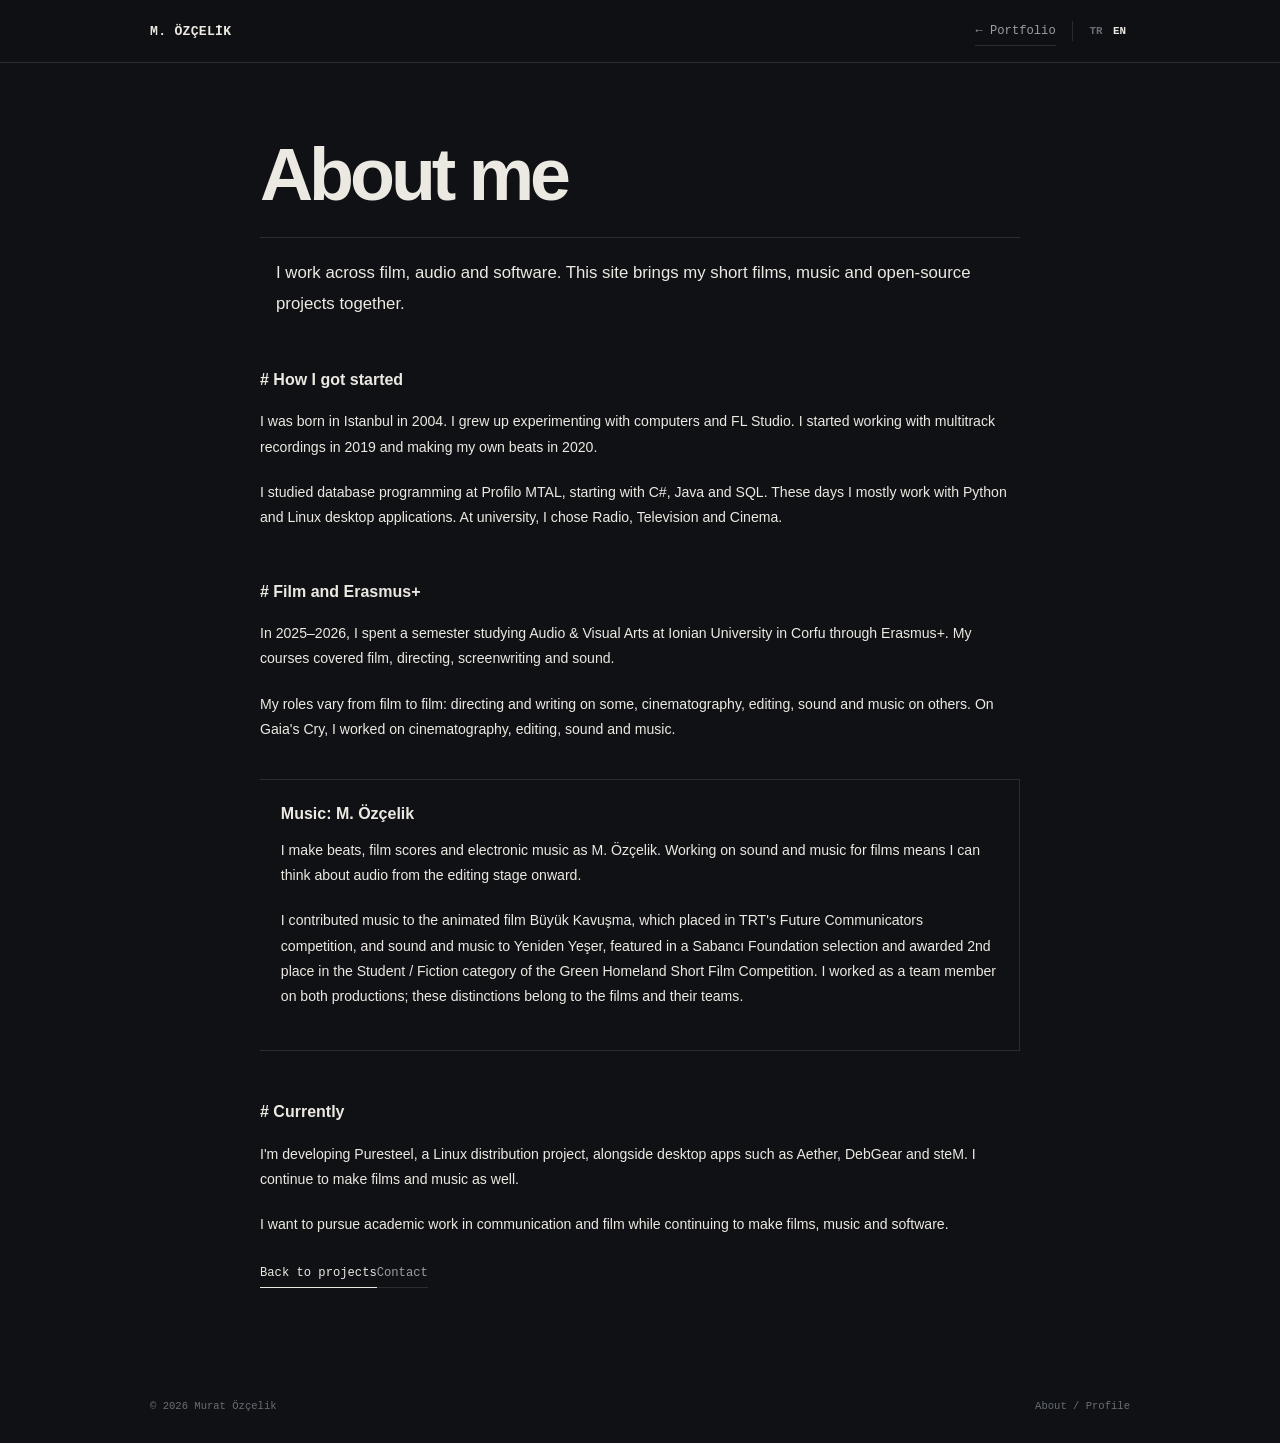
==== commit 52a732ae: "Clarify team-based film achievements in biography" ====
--- a/about.html
+++ b/about.html
@@ -34,7 +34,7 @@
   <p data-tr="2025–2026'da Erasmus+ ile Korfu'daki Ionian University Audio &amp; Visual Arts bölümünde bir dönem geçirdim. Sinema, yönetmenlik, senaryo ve ses üzerine dersler aldım." data-en="In 2025–2026, I spent a semester studying Audio &amp; Visual Arts at Ionian University in Corfu through Erasmus+. My courses covered film, directing, screenwriting and sound.">2025–2026'da Erasmus+ ile Korfu'daki Ionian University Audio &amp; Visual Arts bölümünde bir dönem geçirdim. Sinema, yönetmenlik, senaryo ve ses üzerine dersler aldım.</p>
   <p data-tr="Kısa filmlerde bazen yönetmenlik ve senaryo, bazen görüntü, kurgu, ses ve müzik üstleniyorum. Gaia'nın Çığlığı'nda görüntü yönetmenliği, kurgu, ses ve müzik çalışmalarını yaptım." data-en="My roles vary from film to film: directing and writing on some, cinematography, editing, sound and music on others. On Gaia's Cry, I worked on cinematography, editing, sound and music.">Kısa filmlerde bazen yönetmenlik ve senaryo, bazen görüntü, kurgu, ses ve müzik üstleniyorum. Gaia'nın Çığlığı'nda görüntü yönetmenliği, kurgu, ses ve müzik çalışmalarını yaptım.</p>
 
-  <div class="story-card"><strong data-tr="Müzik tarafı: M. Özçelik" data-en="Music: M. Özçelik">Müzik tarafı: M. Özçelik</strong><p data-tr="M. Özçelik adıyla beat, film müziği ve elektronik müzik üretiyorum. Film projelerinde ses ve müziği de üstlenmem, kurgu aşamasından itibaren ses üzerine düşünmemi sağlıyor." data-en="I make beats, film scores and electronic music as M. Özçelik. Working on sound and music for films means I can think about audio from the editing stage onward.">M. Özçelik adıyla beat, film müziği ve elektronik müzik üretiyorum. Film projelerinde ses ve müziği de üstlenmem, kurgu aşamasından itibaren ses üzerine düşünmemi sağlıyor.</p><p data-tr="TRT Geleceğin İletişimcileri Yarışması'nda derece alan Büyük Kavuşma ile Sabancı Vakfı seçkisinde yer alan ve Yeşil Vatan Kısa Film Yarışması'nda Öğrenci / Kurmaca İkincilik Ödülü alan Yeniden Yeşer projelerinde ses ve müzik üzerine çalıştım." data-en="I worked on sound and music for Büyük Kavuşma, which placed in TRT's Future Communicators competition, and Yeniden Yeşer, selected for a Sabancı Foundation film program and awarded 2nd place in the Student / Fiction category of the Green Homeland Short Film Competition.">TRT Geleceğin İletişimcileri Yarışması'nda derece alan Büyük Kavuşma ile Sabancı Vakfı seçkisinde yer alan ve Yeşil Vatan Kısa Film Yarışması'nda Öğrenci / Kurmaca İkincilik Ödülü alan Yeniden Yeşer projelerinde ses ve müzik üzerine çalıştım.</p></div>
+  <div class="story-card"><strong data-tr="Müzik tarafı: M. Özçelik" data-en="Music: M. Özçelik">Müzik tarafı: M. Özçelik</strong><p data-tr="M. Özçelik adıyla beat, film müziği ve elektronik müzik üretiyorum. Film projelerinde ses ve müziği de üstlenmem, kurgu aşamasından itibaren ses üzerine düşünmemi sağlıyor." data-en="I make beats, film scores and electronic music as M. Özçelik. Working on sound and music for films means I can think about audio from the editing stage onward.">M. Özçelik adıyla beat, film müziği ve elektronik müzik üretiyorum. Film projelerinde ses ve müziği de üstlenmem, kurgu aşamasından itibaren ses üzerine düşünmemi sağlıyor.</p><p data-tr="TRT Geleceğin İletişimcileri Yarışması'nda derece alan Büyük Kavuşma animasyonunun müzik çalışmalarını, Sabancı Vakfı seçkisinde yer alan ve Yeşil Vatan Kısa Film Yarışması'nda Öğrenci / Kurmaca İkincilik Ödülü alan Yeniden Yeşer kısa filminin ise ses ve müzik çalışmalarını üstlendim. İki yapımda da ekip üyesi olarak görev aldım; dereceler yapımların ekip başarısıdır." data-en="I contributed music to the animated film Büyük Kavuşma, which placed in TRT's Future Communicators competition, and sound and music to Yeniden Yeşer, featured in a Sabancı Foundation selection and awarded 2nd place in the Student / Fiction category of the Green Homeland Short Film Competition. I worked as a team member on both productions; these distinctions belong to the films and their teams.">TRT Geleceğin İletişimcileri Yarışması'nda derece alan Büyük Kavuşma animasyonunun müzik çalışmalarını, Sabancı Vakfı seçkisinde yer alan ve Yeşil Vatan Kısa Film Yarışması'nda Öğrenci / Kurmaca İkincilik Ödülü alan Yeniden Yeşer kısa filminin ise ses ve müzik çalışmalarını üstlendim. İki yapımda da ekip üyesi olarak görev aldım; dereceler yapımların ekip başarısıdır.</p></div>
 
   <h2 data-tr="Şu anda" data-en="Currently">Şu anda</h2>
   <p data-tr="Puresteel üzerinde bir Linux dağıtımı geliştiriyorum. Aether, DebGear ve steM. gibi uygulamalarla da masaüstünde kullandığım araçları kendim üretmeyi deniyorum. Film ve müzik çalışmalarım devam ediyor." data-en="I'm developing Puresteel, a Linux distribution project, alongside desktop apps such as Aether, DebGear and steM. I continue to make films and music as well.">Puresteel üzerinde bir Linux dağıtımı geliştiriyorum. Aether, DebGear ve steM. gibi uygulamalarla da masaüstünde kullandığım araçları kendim üretmeyi deniyorum. Film ve müzik çalışmalarım devam ediyor.</p>
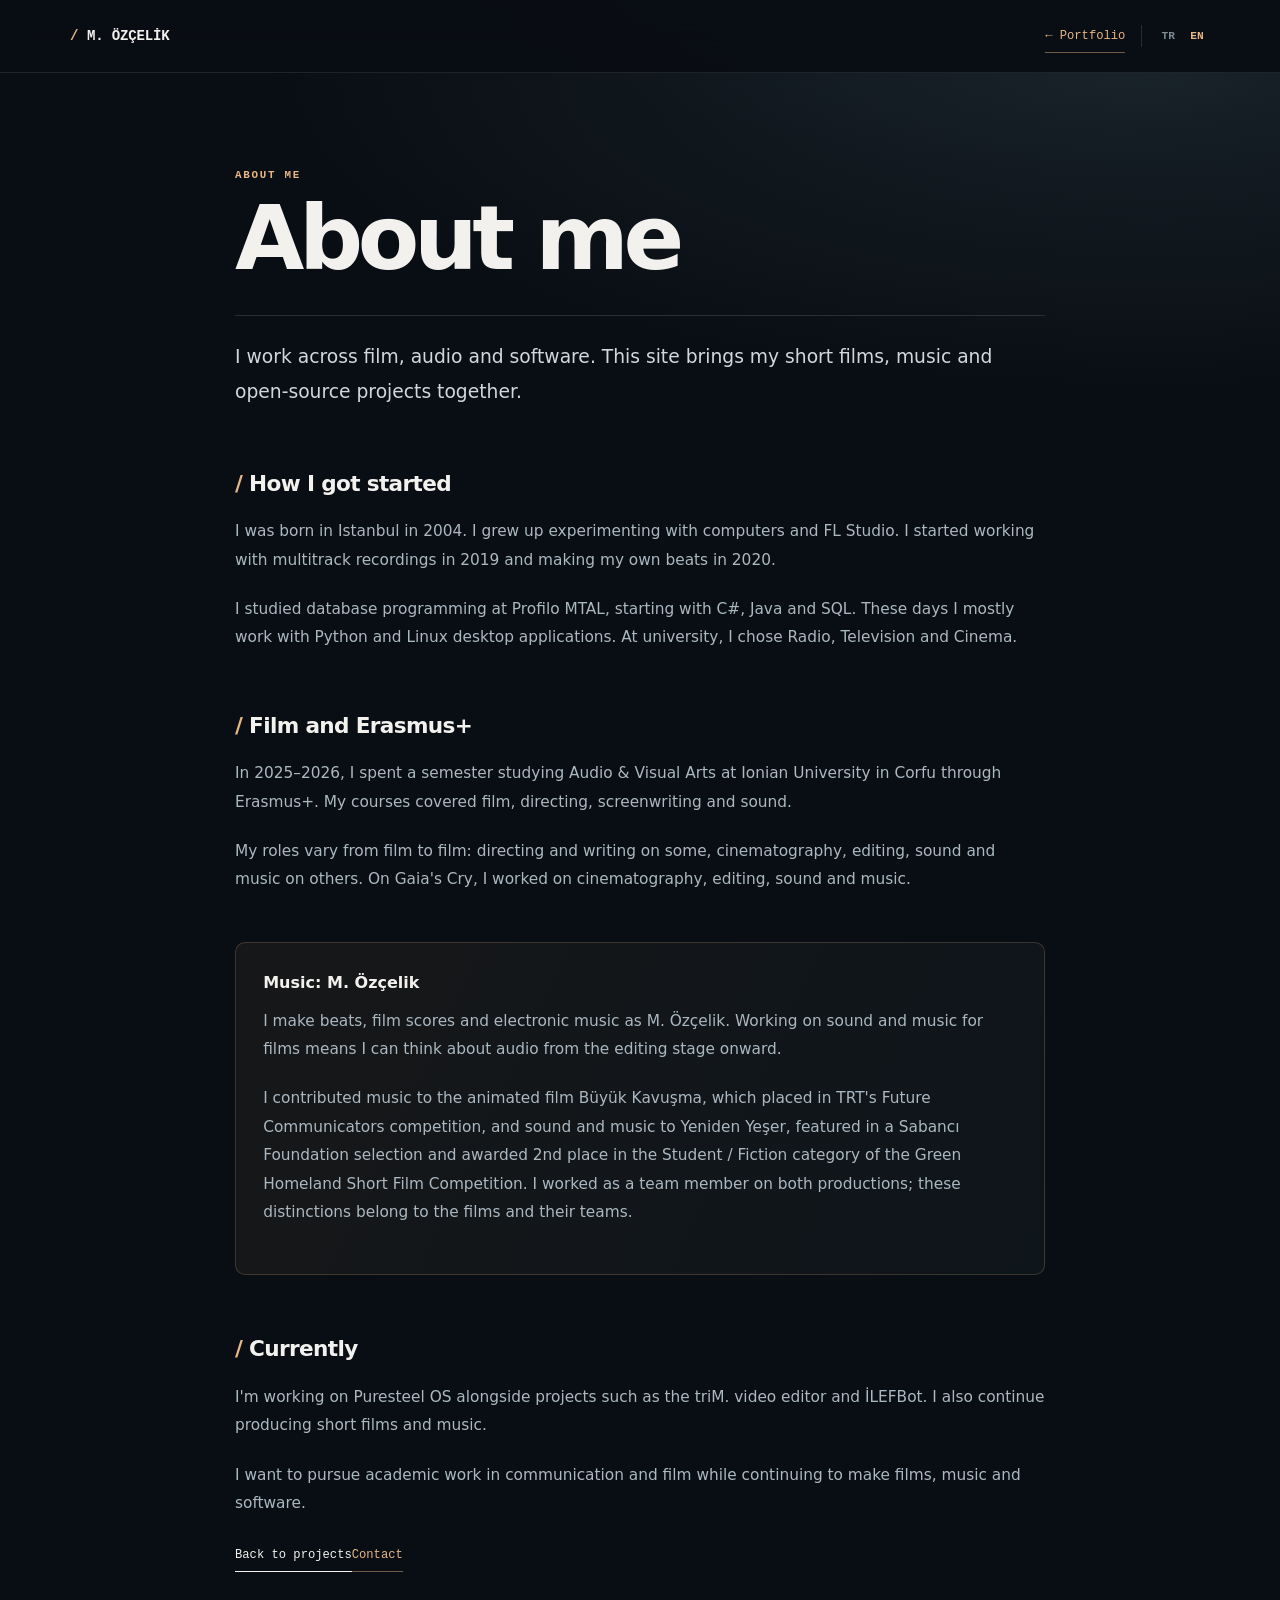
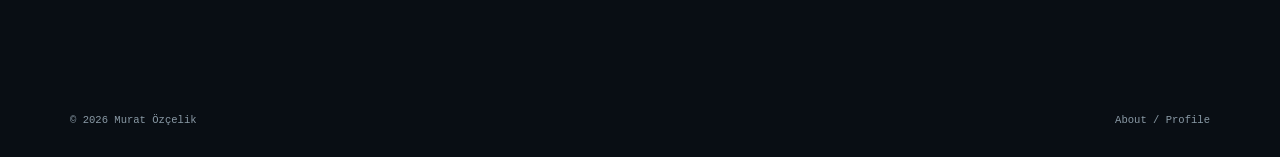
==== commit 964a136b: "Align about page styling and current projects with refreshed portfolio" ====
--- a/about.html
+++ b/about.html
@@ -16,7 +16,6 @@
 <title>Murat Özçelik | Hakkımda</title>
 <link rel="icon" href="data:image/svg+xml,<svg xmlns='http://www.w3.org/2000/svg' viewBox='0 0 100 100'><text y='.9em' font-size='90' font-family='Arial' font-weight='bold'>M.</text></svg>">
 <link rel="stylesheet" href="assets/style.css">
-<style>.story{max-width:760px;margin:auto}.story h1{font-size:clamp(2.3rem,7vw,4.6rem);line-height:1;letter-spacing:-.055em;margin:0 0 1.6rem}.story .intro{font-size:1.05rem;color:var(--paper);border-left:1px solid var(--amber);padding-left:1rem;margin:0 0 3rem}.story h2{font-size:1rem;margin:3rem 0 1rem;color:var(--paper)}.story h2::before{content:'# ';color:var(--amber)}.story p{color:var(--ink-dim);font-size:.88rem;margin:0 0 1.25rem}.story-card{border:1px solid var(--line);border-left:2px solid var(--amber);background:var(--bg-alt);padding:1.3rem;margin:2.3rem 0;border-radius:var(--radius)}.story-card strong{display:block;margin-bottom:.65rem}.about-top{padding:4.7rem 0 5.5rem}.about-back{margin-bottom:2rem}</style>
 </head>
 <body>
 <a class="skip" href="#content" data-tr="İçeriğe geç" data-en="Skip to content">İçeriğe geç</a>
@@ -37,7 +36,7 @@
   <div class="story-card"><strong data-tr="Müzik tarafı: M. Özçelik" data-en="Music: M. Özçelik">Müzik tarafı: M. Özçelik</strong><p data-tr="M. Özçelik adıyla beat, film müziği ve elektronik müzik üretiyorum. Film projelerinde ses ve müziği de üstlenmem, kurgu aşamasından itibaren ses üzerine düşünmemi sağlıyor." data-en="I make beats, film scores and electronic music as M. Özçelik. Working on sound and music for films means I can think about audio from the editing stage onward.">M. Özçelik adıyla beat, film müziği ve elektronik müzik üretiyorum. Film projelerinde ses ve müziği de üstlenmem, kurgu aşamasından itibaren ses üzerine düşünmemi sağlıyor.</p><p data-tr="TRT Geleceğin İletişimcileri Yarışması'nda derece alan Büyük Kavuşma animasyonunun müzik çalışmalarını, Sabancı Vakfı seçkisinde yer alan ve Yeşil Vatan Kısa Film Yarışması'nda Öğrenci / Kurmaca İkincilik Ödülü alan Yeniden Yeşer kısa filminin ise ses ve müzik çalışmalarını üstlendim. İki yapımda da ekip üyesi olarak görev aldım; dereceler yapımların ekip başarısıdır." data-en="I contributed music to the animated film Büyük Kavuşma, which placed in TRT's Future Communicators competition, and sound and music to Yeniden Yeşer, featured in a Sabancı Foundation selection and awarded 2nd place in the Student / Fiction category of the Green Homeland Short Film Competition. I worked as a team member on both productions; these distinctions belong to the films and their teams.">TRT Geleceğin İletişimcileri Yarışması'nda derece alan Büyük Kavuşma animasyonunun müzik çalışmalarını, Sabancı Vakfı seçkisinde yer alan ve Yeşil Vatan Kısa Film Yarışması'nda Öğrenci / Kurmaca İkincilik Ödülü alan Yeniden Yeşer kısa filminin ise ses ve müzik çalışmalarını üstlendim. İki yapımda da ekip üyesi olarak görev aldım; dereceler yapımların ekip başarısıdır.</p></div>
 
   <h2 data-tr="Şu anda" data-en="Currently">Şu anda</h2>
-  <p data-tr="Puresteel üzerinde bir Linux dağıtımı geliştiriyorum. Aether, DebGear ve steM. gibi uygulamalarla da masaüstünde kullandığım araçları kendim üretmeyi deniyorum. Film ve müzik çalışmalarım devam ediyor." data-en="I'm developing Puresteel, a Linux distribution project, alongside desktop apps such as Aether, DebGear and steM. I continue to make films and music as well.">Puresteel üzerinde bir Linux dağıtımı geliştiriyorum. Aether, DebGear ve steM. gibi uygulamalarla da masaüstünde kullandığım araçları kendim üretmeyi deniyorum. Film ve müzik çalışmalarım devam ediyor.</p>
+  <p data-tr="Puresteel OS üzerinde çalışıyor; triM. video editörü ve İLEFBot gibi projeler geliştiriyorum. Bir yandan kısa film ve müzik üretimimi sürdürüyorum." data-en="I'm working on Puresteel OS alongside projects such as the triM. video editor and İLEFBot. I also continue producing short films and music.">Puresteel OS üzerinde çalışıyor; triM. video editörü ve İLEFBot gibi projeler geliştiriyorum. Bir yandan kısa film ve müzik üretimimi sürdürüyorum.</p>
   <p data-tr="İleride iletişim ve sinema alanında akademik çalışmalar yapmak; film, ses ve yazılım üretmeye de devam etmek istiyorum." data-en="I want to pursue academic work in communication and film while continuing to make films, music and software.">İleride iletişim ve sinema alanında akademik çalışmalar yapmak; film, ses ve yazılım üretmeye de devam etmek istiyorum.</p>
 
   <div class="actions"><a class="btn primary" href="index.html#projeler" data-tr="Projelerime dön" data-en="Back to projects">Projelerime dön</a><a class="btn" href="mailto:muratozclik@protonmail.com" data-tr="İletişim" data-en="Contact">İletişim</a></div>
--- a/assets/style.css
+++ b/assets/style.css
@@ -55,6 +55,41 @@
 .project-row.secondary{opacity:.84}
 
 .films{display:grid;grid-template-columns:repeat(3,minmax(0,1fr));gap:1.3rem}
+
+
+/* Showreel — primary portfolio feature */
+.hero{padding:5rem 0 3.5rem}
+.hero-actions .hero-showreel-link{color:var(--text);border-bottom-color:var(--accent)}
+.hero-actions .hero-showreel-link:hover,.hero-actions .hero-showreel-link:focus-visible{color:var(--accent)}
+.showreel-feature{margin-top:4rem;scroll-margin-top:5.5rem}
+.showreel-feature-head{display:flex;align-items:end;justify-content:space-between;gap:1.4rem;margin-bottom:1.3rem}
+.showreel-label{margin:0 0 .35rem;color:var(--accent);font:600 .68rem var(--mono);letter-spacing:.13em}
+.showreel-label span{color:var(--faint);padding:0 .35rem}
+.showreel-title{margin:0;font-size:clamp(2.7rem,8vw,5.8rem);line-height:.95;letter-spacing:-.075em;font-weight:750}
+.showreel-stop{color:var(--accent)}
+.showreel-subtitle{margin:0 0 .25rem;color:var(--muted);text-align:right;font:500 .79rem var(--mono)}
+.showreel-frame{background:#0b0c0e;border:1px solid #3b3d42;padding:8px;box-shadow:0 20px 75px rgba(0,0,0,.32)}
+.showreel-frame-top{display:flex;justify-content:space-between;align-items:center;gap:.6rem;padding:2px 8px 9px;color:#aaaeb5;font:500 .62rem var(--mono);letter-spacing:.04em}
+.showreel-frame-top i{display:inline-block;width:6px;height:6px;border-radius:50%;background:var(--accent);margin-right:.45rem;vertical-align:middle}
+.showreel-frame-divider{color:#555b63;margin:0 .3rem}
+.showreel-player{width:100%;aspect-ratio:16/9;background:#030405;overflow:hidden}
+.showreel-player iframe{display:block;width:100%;height:100%;border:0}
+.showreel-feature-foot{display:flex;align-items:center;justify-content:space-between;gap:1rem;margin-top:.85rem;color:var(--faint);font-size:.8rem}
+.showreel-feature-foot a{color:var(--text);text-decoration:none;border-bottom:1px solid var(--line);font:500 .75rem var(--mono);white-space:nowrap}
+.showreel-feature-foot a:hover,.showreel-feature-foot a:focus-visible{border-color:var(--accent);color:var(--accent)}
+@media(max-width:820px){
+  .showreel-feature{margin-top:3rem}
+  .showreel-feature-head{align-items:start;flex-direction:column;gap:.65rem}
+  .showreel-subtitle{text-align:left}
+}
+@media(max-width:560px){
+  .hero{padding:3.8rem 0 2.6rem}
+  .showreel-feature{margin-top:2.7rem}
+  .showreel-frame{padding:4px}
+  .showreel-frame-top{font-size:.53rem;padding:4px 4px 7px}
+  .showreel-feature-foot{align-items:flex-start;flex-direction:column;gap:.5rem}
+}
+
 .film{margin:0}
 .film-media{aspect-ratio:16/9;background:#08090a;border:1px solid var(--line)}
 .film-media iframe{width:100%;height:100%;border:0;display:block}
@@ -129,3 +164,326 @@
   .cert{display:block}
   .cert span{margin-top:.2rem}
 }
+
+
+/* 2026 visual refresh — cinematic editorial layout; intentionally restrained gradients */
+:root{
+  --bg:#090e14;
+  --bg-alt:#101720;
+  --surface:#121c26;
+  --text:#f2f1ed;
+  --muted:#a5aeb7;
+  --faint:#7d8994;
+  --line:rgba(205,221,234,.15);
+  --accent:#e8b584;
+  --cool:#87b8c4;
+  --max:1140px;
+  --sans:"Inter",ui-sans-serif,system-ui,-apple-system,BlinkMacSystemFont,"Segoe UI",sans-serif;
+}
+html{scroll-padding-top:84px}
+body{
+  background:
+    radial-gradient(ellipse 70% 24% at 80% -8%,rgba(80,119,137,.11),transparent 72%),
+    var(--bg);
+  color:var(--text);
+}
+::selection{background:#e8b584;color:#11161b}
+:focus-visible{outline:2px solid var(--accent);outline-offset:4px}
+.wrap{width:min(var(--max),calc(100% - 64px))}
+nav{
+  background:rgba(9,14,20,.78);
+  border-bottom:1px solid rgba(220,232,240,.1);
+  -webkit-backdrop-filter:blur(18px);
+  backdrop-filter:blur(18px);
+}
+.nav-inner{min-height:72px}
+.nav-mark{font-size:.88rem;letter-spacing:-.015em;font-weight:700;white-space:nowrap}
+.nav-mark::before{content:"/";color:var(--accent);margin-right:.55rem}
+.nav-links{gap:1.65rem;font-size:.8rem}
+.nav-links a{position:relative;padding:.5rem 0;transition:color .2s ease}
+.nav-links a::after{content:"";position:absolute;left:0;right:100%;bottom:.18rem;height:1px;background:var(--accent);transition:right .25s}
+.nav-links a:hover::after,.nav-links a:focus-visible::after{right:0}
+.lang-btn{font-size:.7rem;padding:.3rem .4rem;transition:color .2s}
+.lang-btn:hover{color:var(--text)}
+.lang-btn.active{color:var(--accent)}
+.menu-btn{border-radius:6px}
+.hero{
+  position:relative;
+  isolation:isolate;
+  overflow:hidden;
+  padding:6.3rem 0 5rem;
+  border-bottom:1px solid var(--line);
+}
+.hero::before{
+  content:"";position:absolute;z-index:-1;pointer-events:none;
+  width:min(830px,85vw);height:730px;right:-16%;top:-210px;
+  background:
+    radial-gradient(ellipse 55% 55% at 62% 48%,rgba(92,125,143,.2),transparent 74%),
+    radial-gradient(ellipse 40% 45% at 34% 32%,rgba(212,144,89,.09),transparent 73%);
+  filter:blur(22px);
+}
+.hero::after{
+  content:"";position:absolute;pointer-events:none;z-index:-1;
+  width:400px;height:400px;right:2%;top:80px;
+  border:1px solid rgba(210,228,238,.045);border-radius:50%;
+  box-shadow:0 0 0 95px rgba(211,227,239,.018),0 0 0 195px rgba(211,227,239,.01);
+}
+.hero-overline{
+  display:flex;align-items:center;gap:.85rem;
+  width:min(100%,670px);margin:0 0 2.5rem;
+  color:#b7c3cb;letter-spacing:.14em;
+  font:600 .67rem var(--mono);
+}
+.live-dot{width:7px;height:7px;flex:0 0 7px;border-radius:50%;background:var(--accent);box-shadow:0 0 0 4px rgba(232,181,132,.09)}
+.hero-overline-rule{flex:1;min-width:20px;height:1px;background:var(--line)}
+.kicker{max-width:750px;color:var(--cool);font-size:.75rem;letter-spacing:.015em}
+.hero h1{font-size:clamp(4.35rem,11vw,9rem);letter-spacing:-.082em;line-height:.98;font-weight:750;text-wrap:balance}
+.hero-first{color:var(--text)}
+.hero-last{
+  background:linear-gradient(108deg,#faf1e5 2%,#e9b58a 52%,#a5bbc4 100%);
+  -webkit-background-clip:text;background-clip:text;color:transparent;
+}
+.hero-copy{max-width:685px;margin:2rem 0 0;color:#c0cbd0;font-size:clamp(1.06rem,1.55vw,1.22rem);line-height:1.75}
+.hero-meta{gap:.6rem 2.5rem;color:#9ca8b4;margin-top:1.75rem}
+.hero-meta span{position:relative}
+.hero-meta span + span::before{content:"/";position:absolute;left:-1.45rem;color:var(--accent)}
+.hero-actions{gap:.7rem;margin-top:2.3rem}
+.hero-actions a{
+  display:inline-flex;align-items:center;justify-content:center;
+  min-height:44px;padding:.7rem 1rem;
+  border:1px solid var(--line);border-radius:6px;
+  background:rgba(255,255,255,.02);
+  transition:background .2s,border-color .2s,transform .2s;
+  font-size:.72rem;color:#d5dce1;
+}
+.hero-actions a:hover{border-color:rgba(232,181,132,.6);background:rgba(232,181,132,.08);transform:translateY(-2px)}
+.hero-actions .hero-showreel-link{
+  border-color:rgba(232,181,132,.58);background:var(--accent);color:#14191d;font-weight:700;padding-inline:1.15rem;
+}
+.hero-actions .hero-showreel-link:hover{color:#11161a;background:#f4c698;border-color:#f4c698}
+.showreel-feature{margin-top:6.2rem;scroll-margin-top:6.5rem}
+.showreel-feature-head{align-items:end;margin-bottom:1.6rem}
+.showreel-label{color:var(--cool);letter-spacing:.18em}
+.showreel-title{font-size:clamp(3.7rem,8.5vw,7.2rem);font-weight:760;letter-spacing:-.085em}
+.showreel-subtitle{font-size:.8rem;color:#b7c1cb;max-width:260px}
+.showreel-stop,.title-period{color:var(--accent)}
+.showreel-frame{
+  position:relative;overflow:hidden;border:1px solid rgba(193,215,230,.24);
+  border-radius:12px;background:#0a0e12;padding:9px;
+  box-shadow:0 30px 100px rgba(0,0,0,.34),0 0 75px rgba(95,136,150,.055);
+}
+.showreel-frame::before{
+  content:"";pointer-events:none;position:absolute;z-index:2;inset:0;border-radius:inherit;
+  background:linear-gradient(130deg,rgba(232,181,132,.12),transparent 28%,transparent 71%,rgba(134,180,194,.1));
+  mask:linear-gradient(#000,#000) content-box,linear-gradient(#000,#000);
+  mask-composite:exclude;padding:1px;
+}
+.showreel-frame-top{font-size:.65rem;padding:6px 9px 12px;letter-spacing:.09em}
+.showreel-player{border-radius:4px}
+.showreel-feature-foot{padding-top:.3rem;font-size:.83rem}
+.showreel-feature-foot a{border-color:rgba(232,181,132,.4)}
+main section{padding:6.2rem 0;scroll-margin-top:72px}
+main section:nth-of-type(odd){background:linear-gradient(180deg,rgba(255,255,255,.012),transparent 85%)}
+.section-head{display:flex;align-items:flex-end;justify-content:space-between;gap:1.5rem;margin-bottom:2.4rem}
+.eyebrow{display:block;color:var(--accent);font:600 .68rem var(--mono);text-transform:uppercase;letter-spacing:.16em;margin-bottom:.8rem}
+.section-index{display:block;color:rgba(212,226,237,.18);font:700 clamp(2.5rem,4.6vw,4.5rem) var(--sans);letter-spacing:-.08em;line-height:1}
+.section-title{font-size:clamp(2.25rem,4.7vw,4.1rem);font-weight:730;line-height:1.08;letter-spacing:-.06em}
+.section-copy{font-size:1rem;line-height:1.7;max-width:600px;margin-top:.85rem}
+.projects-section{position:relative}
+.project-grid{display:grid;grid-template-columns:repeat(2,minmax(0,1fr));gap:16px}
+.project-card{
+  position:relative;isolation:isolate;display:flex;flex-direction:column;
+  min-width:0;min-height:365px;padding:1.65rem 1.8rem 1.6rem;
+  background:linear-gradient(145deg,rgba(30,42,54,.76),rgba(15,23,31,.86));
+  border:1px solid rgba(204,225,237,.14);border-radius:12px;
+  overflow:hidden;transition:transform .3s ease,border-color .3s ease,box-shadow .3s ease;
+}
+.project-card::after{
+  content:"";position:absolute;z-index:-1;pointer-events:none;
+  width:360px;height:360px;top:-250px;right:-150px;border-radius:50%;
+  background:radial-gradient(circle,rgba(116,161,180,.13),transparent 75%);
+}
+.project-card:hover{transform:translateY(-5px);border-color:rgba(232,181,132,.42);box-shadow:0 20px 44px rgba(0,0,0,.14)}
+.project-featured{
+  grid-column:span 2;min-height:355px;
+  background:
+    radial-gradient(ellipse at 85% 20%,rgba(75,118,136,.16),transparent 50%),
+    linear-gradient(110deg,#1b2933,#111820 67%,#10171d);
+}
+.project-featured::before{content:"P / OS";position:absolute;z-index:-1;right:4%;top:22%;font-weight:750;font-size:clamp(6rem,15vw,13rem);line-height:1;letter-spacing:-.12em;color:rgba(216,230,238,.035);pointer-events:none}
+.project-topline{display:flex;justify-content:space-between;align-items:center;gap:1rem;color:#a4b3bf;font:600 .67rem var(--mono);letter-spacing:.13em}
+.project-symbol{display:grid;place-items:center;border:1px solid rgba(225,230,237,.15);width:33px;height:33px;border-radius:50%;font-size:1rem;color:var(--accent)}
+.project-content{margin:2rem 0 1.8rem}
+.project-featured .project-content{max-width:690px}
+.project-overline{color:var(--cool)!important;font:600 .69rem var(--mono)!important;letter-spacing:.07em;text-transform:uppercase;margin:0 0 .65rem!important}
+.project-card h3{font-size:clamp(2.1rem,4vw,3.75rem);line-height:1.05;letter-spacing:-.065em;margin:0 0 1rem;font-weight:720}
+.project-featured h3{font-size:clamp(3rem,6vw,5rem)}
+.project-card .project-content>p:not(.project-overline){font-size:.95rem;color:#bac6ce;max-width:600px;line-height:1.8;margin:0}
+.project-bottom{display:flex;align-items:center;justify-content:space-between;gap:1rem;flex-wrap:wrap;margin-top:auto}
+.project-tags{display:flex;flex-wrap:wrap;gap:.4rem}
+.project-tags span,.practice-competencies span{display:inline-flex;align-items:center;border:1px solid rgba(197,219,234,.15);background:rgba(238,247,250,.035);color:#aab9c4;border-radius:4px;padding:.33rem .58rem;font:500 .68rem var(--mono)}
+.project-card-links{display:flex;flex-wrap:wrap;gap:1.1rem}
+.project-card-links a{color:var(--accent);text-decoration:none;font:600 .73rem var(--mono);white-space:nowrap;border-bottom:1px solid transparent}
+.project-card-links a:hover{border-bottom-color:var(--accent)}
+.films{gap:1.1rem}
+.film{
+  min-width:0;border:1px solid var(--line);border-radius:10px;overflow:hidden;
+  background:rgba(255,255,255,.028);transition:transform .25s ease,border-color .25s ease;
+}
+.film:hover{transform:translateY(-4px);border-color:rgba(232,181,132,.34)}
+.film-media{border:0}
+.film-body{padding:1.1rem 1.15rem 1.25rem}
+.film h3{font-size:1.07rem;letter-spacing:-.02em}
+.film p{line-height:1.5}
+.credits{gap:1rem}
+.credit{border:1px solid var(--line);border-radius:10px;padding:1.35rem;background:rgba(255,255,255,.02)}
+.credit .year{color:var(--accent);font-size:.7rem}
+.credit h3{font-size:1.07rem;line-height:1.4;margin:.65rem 0}
+.credit h3 a{text-decoration:none}
+.credit h3 a:hover{color:var(--accent)}
+.credit p{line-height:1.65}
+.about-grid{grid-template-columns:1fr 1fr;gap:5rem}
+.about-lead{font-size:clamp(1.35rem,2.2vw,1.85rem);font-weight:570;letter-spacing:-.03em;line-height:1.55}
+.about-body{font-size:1rem;line-height:1.9}
+.btn{color:var(--accent);border-color:rgba(232,181,132,.45);padding:.6rem 0}
+.btn:hover{color:#ffe0c1;border-color:#ffe0c1}
+.practice-section{background:radial-gradient(ellipse 65% 70% at 90% 40%,rgba(53,92,110,.11),transparent 70%)!important}
+.practice-shell{
+  padding:2rem 2.5rem 1.65rem;
+  background:linear-gradient(145deg,#18232d,#101820 65%,#10151c);
+  border:1px solid rgba(205,223,235,.16);border-radius:14px;box-shadow:0 26px 65px rgba(0,0,0,.15)
+}
+.practice-topline{display:flex;justify-content:space-between;align-items:center;gap:1rem;font:600 .7rem var(--mono);color:#99aab7;letter-spacing:.12em}
+.practice-count{font-size:.77rem;color:#8a9aa5}
+.practice-count strong{font-weight:700;color:var(--accent);font-size:1.05rem}
+.practice-rail-scroll{overflow-x:auto;margin:1.7rem -4px .8rem;padding:0 4px 12px;scrollbar-width:thin;scrollbar-color:#486071 transparent}
+.practice-rail{position:relative;display:grid;grid-template-columns:repeat(5,minmax(0,1fr));min-width:650px;--progress:0%;isolation:isolate}
+.practice-rail::before,.practice-rail::after{content:"";height:2px;position:absolute;left:10%;top:45px;z-index:-1;pointer-events:none}
+.practice-rail::before{width:80%;background:#374753}
+.practice-rail::after{width:var(--progress);background:linear-gradient(90deg,var(--accent),var(--cool));transition:width .45s ease}
+.practice-tab{
+  appearance:none;border:0;background:transparent;color:#8c9eaa;cursor:pointer;
+  display:flex;flex-direction:column;align-items:center;text-align:center;gap:.7rem;
+  padding:0 .25rem .7rem;font-family:var(--sans);transition:color .25s;min-width:0
+}
+.practice-tab:hover,.practice-tab:focus-visible{color:#e1ebef}
+.practice-year{font:600 .75rem var(--mono);letter-spacing:.02em}
+.practice-dot{
+  display:block;width:14px;height:14px;border:3px solid #62717c;border-radius:50%;
+  background:#19252f;box-shadow:0 0 0 5px #19252f;transition:background .25s,border .25s,transform .25s
+}
+.practice-tab.is-active{color:#f0e9df}
+.practice-tab.is-active .practice-year{color:var(--accent)}
+.practice-tab.is-active .practice-dot{background:var(--accent);border-color:var(--accent);transform:scale(1.12);box-shadow:0 0 0 5px #19252f,0 0 0 7px rgba(232,181,132,.25)}
+.practice-name{font-weight:630;font-size:.8rem;line-height:1.4}
+.practice-panels{min-height:248px}
+.practice-panel{
+  border:1px solid rgba(205,223,235,.12);background:linear-gradient(100deg,rgba(7,14,19,.46),rgba(19,34,42,.42));
+  border-radius:10px;padding:1.7rem 1.9rem;animation:practice-enter .28s ease both
+}
+.practice-panel[hidden]{display:none!important}
+@keyframes practice-enter{from{opacity:.4;transform:translateY(7px)}to{opacity:1;transform:translateY(0)}}
+.practice-panel-index{color:#8c9eaa;font:600 .67rem var(--mono);letter-spacing:.12em}
+.practice-panel-content{display:grid;grid-template-columns:minmax(0,1.6fr) minmax(180px,.7fr);gap:3rem;align-items:end}
+.practice-label{font:600 .71rem var(--mono);color:var(--cool);text-transform:uppercase;letter-spacing:.1em;margin:1.5rem 0 .7rem}
+.practice-panel h3{font-size:clamp(1.55rem,2.85vw,2.45rem);line-height:1.12;letter-spacing:-.055em;margin:0 0 .9rem}
+.practice-panel-content p:not(.practice-label){max-width:610px;font-size:.9rem;line-height:1.8;color:#acbac4;margin:0}
+.practice-competencies{display:flex;flex-wrap:wrap;gap:.45rem;justify-content:flex-end;align-content:end;padding-bottom:.15rem}
+.practice-bottom{display:flex;align-items:center;justify-content:space-between;gap:1.25rem;padding-top:1.4rem}
+.practice-bottom p{font-size:.72rem;color:#8196a4;text-align:center;margin:0}
+.practice-arrow{
+  background:none;border:1px solid rgba(205,223,235,.2);border-radius:6px;padding:.65rem .85rem;
+  color:#d4e0e7;font:600 .73rem var(--mono);cursor:pointer;white-space:nowrap;transition:background .2s,border-color .2s
+}
+.practice-arrow:hover:not(:disabled){background:rgba(232,181,132,.08);border-color:var(--accent)}
+.practice-arrow:disabled{opacity:.3;cursor:not-allowed}
+.two-col{gap:4rem}
+.timeline-item{padding:1.25rem 0;border-color:var(--line)}
+.timeline-item h3{font-size:1rem}
+.certs{border-top:0;display:grid;grid-template-columns:repeat(2,minmax(0,1fr));align-content:start;gap:.7rem}
+.cert{display:block;border:1px solid var(--line);padding:.9rem 1rem;border-radius:7px;background:rgba(255,255,255,.02)}
+.cert strong{display:block;margin-bottom:.35rem}
+.cert span{display:block}
+.contact{
+  text-align:left;background:radial-gradient(ellipse 70% 140% at 88% 100%,rgba(110,142,156,.12),transparent 73%);
+}
+.contact-links{gap:.65rem;margin-top:2rem}
+.contact-links a{min-height:44px;display:inline-flex;align-items:center;padding:.6rem .95rem;border:1px solid var(--line);border-radius:6px;transition:background .2s,color .2s}
+.contact-links a:hover{background:rgba(232,181,132,.08);border-color:rgba(232,181,132,.5);color:var(--accent)}
+footer{padding:1.85rem 0;color:#8999a5}
+.about-top{min-height:calc(100vh - 140px);padding:6rem 0 7rem;background:radial-gradient(ellipse 70% 20% at 90% 0,rgba(117,153,170,.13),transparent)}
+.story{max-width:810px}
+.story h1{font-size:clamp(3.7rem,7vw,6.5rem);margin:0 0 2rem}
+.story .intro{border:0;border-top:1px solid var(--line);padding:1.5rem 0 0;margin-bottom:3rem;color:#d1d8db;font-size:1.17rem}
+.story h2{font-size:1.35rem;letter-spacing:-.03em;margin:3.5rem 0 1rem}
+.story h2::before{content:"/ ";color:var(--accent)}
+.story p{font-size:.96rem;line-height:1.85;color:#aab8c1}
+.story-card{border:1px solid rgba(232,181,132,.2);background:linear-gradient(115deg,rgba(212,148,91,.07),rgba(95,132,148,.06));border-radius:10px;padding:1.7rem;margin:3rem 0}
+.story-card strong{font-size:1rem}
+@media (max-width:1020px){
+  .nav-links{gap:1rem}
+  .nav-right{gap:.65rem}
+}
+@media (max-width:820px){
+  .wrap{width:min(var(--max),calc(100% - 40px))}
+  .nav-links{top:72px;background:#101821;border-bottom:1px solid var(--line);padding:1.15rem 24px}
+  .hero{padding:4.5rem 0 3.6rem}
+  .hero-overline{margin-bottom:2.3rem}
+  .hero h1{font-size:clamp(3.75rem,12vw,6.3rem)}
+  .showreel-feature{margin-top:4.8rem}
+  main section{padding:4.5rem 0}
+  .section-index{font-size:2.8rem}
+  .films{grid-template-columns:repeat(2,minmax(0,1fr))}
+  .project-card{min-height:330px}
+  .about-grid,.two-col{grid-template-columns:1fr;gap:1.5rem}
+  .practice-shell{padding:1.6rem}
+  .practice-panel-content{gap:1.5rem}
+  .certs{grid-template-columns:repeat(2,minmax(0,1fr))}
+}
+@media (max-width:600px){
+  .wrap{width:min(var(--max),calc(100% - 32px))}
+  .hero{padding:3.2rem 0 3.2rem}
+  .hero::after{display:none}
+  .hero-overline{font-size:.55rem;gap:.55rem;letter-spacing:.06em;margin-bottom:2rem}
+  .hero h1{font-size:clamp(3.3rem,13vw,5rem);letter-spacing:-.075em}
+  .hero-copy{font-size:1rem;margin-top:1.5rem}
+  .hero-meta{display:grid;gap:.35rem}
+  .hero-meta span+span::before{display:none}
+  .hero-actions{gap:.5rem;margin-top:1.7rem}
+  .hero-actions a{padding:.65rem .8rem;font-size:.69rem}
+  .showreel-feature{margin-top:3.5rem}
+  .showreel-title{font-size:clamp(3.25rem,14vw,5.4rem)}
+  .showreel-frame{padding:5px}
+  .showreel-frame-top{font-size:.52rem;padding:5px 4px 8px}
+  .section-head{align-items:flex-start}
+  .section-index{display:none}
+  .section-title{font-size:clamp(2.25rem,9vw,3rem)}
+  main section{padding:3.6rem 0}
+  .project-grid{grid-template-columns:1fr;gap:12px}
+  .project-featured{grid-column:auto;min-height:350px}
+  .project-card{padding:1.25rem;min-height:330px}
+  .project-content{margin:1.5rem 0}
+  .project-card h3,.project-featured h3{font-size:clamp(2.5rem,10vw,3.5rem)}
+  .project-topline{font-size:.56rem}
+  .project-bottom{align-items:flex-start;flex-direction:column}
+  .films,.credits{grid-template-columns:1fr}
+  .about-lead{font-size:1.4rem}
+  .practice-shell{padding:1.1rem;border-radius:10px}
+  .practice-topline{font-size:.58rem}
+  .practice-rail{min-width:580px}
+  .practice-panel{padding:1.2rem}
+  .practice-panels{min-height:0}
+  .practice-panel-content{display:block}
+  .practice-label{margin-top:1rem}
+  .practice-competencies{justify-content:flex-start;margin-top:1.3rem}
+  .practice-bottom{gap:.5rem}
+  .practice-bottom p{display:none}
+  .practice-arrow{font-size:.69rem;padding:.62rem .7rem}
+  .certs{grid-template-columns:1fr}
+  .story h1{font-size:3.55rem}
+  .about-top{padding:3.5rem 0 5rem}
+}
+@media (prefers-reduced-motion:reduce){
+  html{scroll-behavior:auto}
+  *,*::before,*::after{animation-duration:.01ms!important;transition-duration:.01ms!important;scroll-behavior:auto!important}
+}
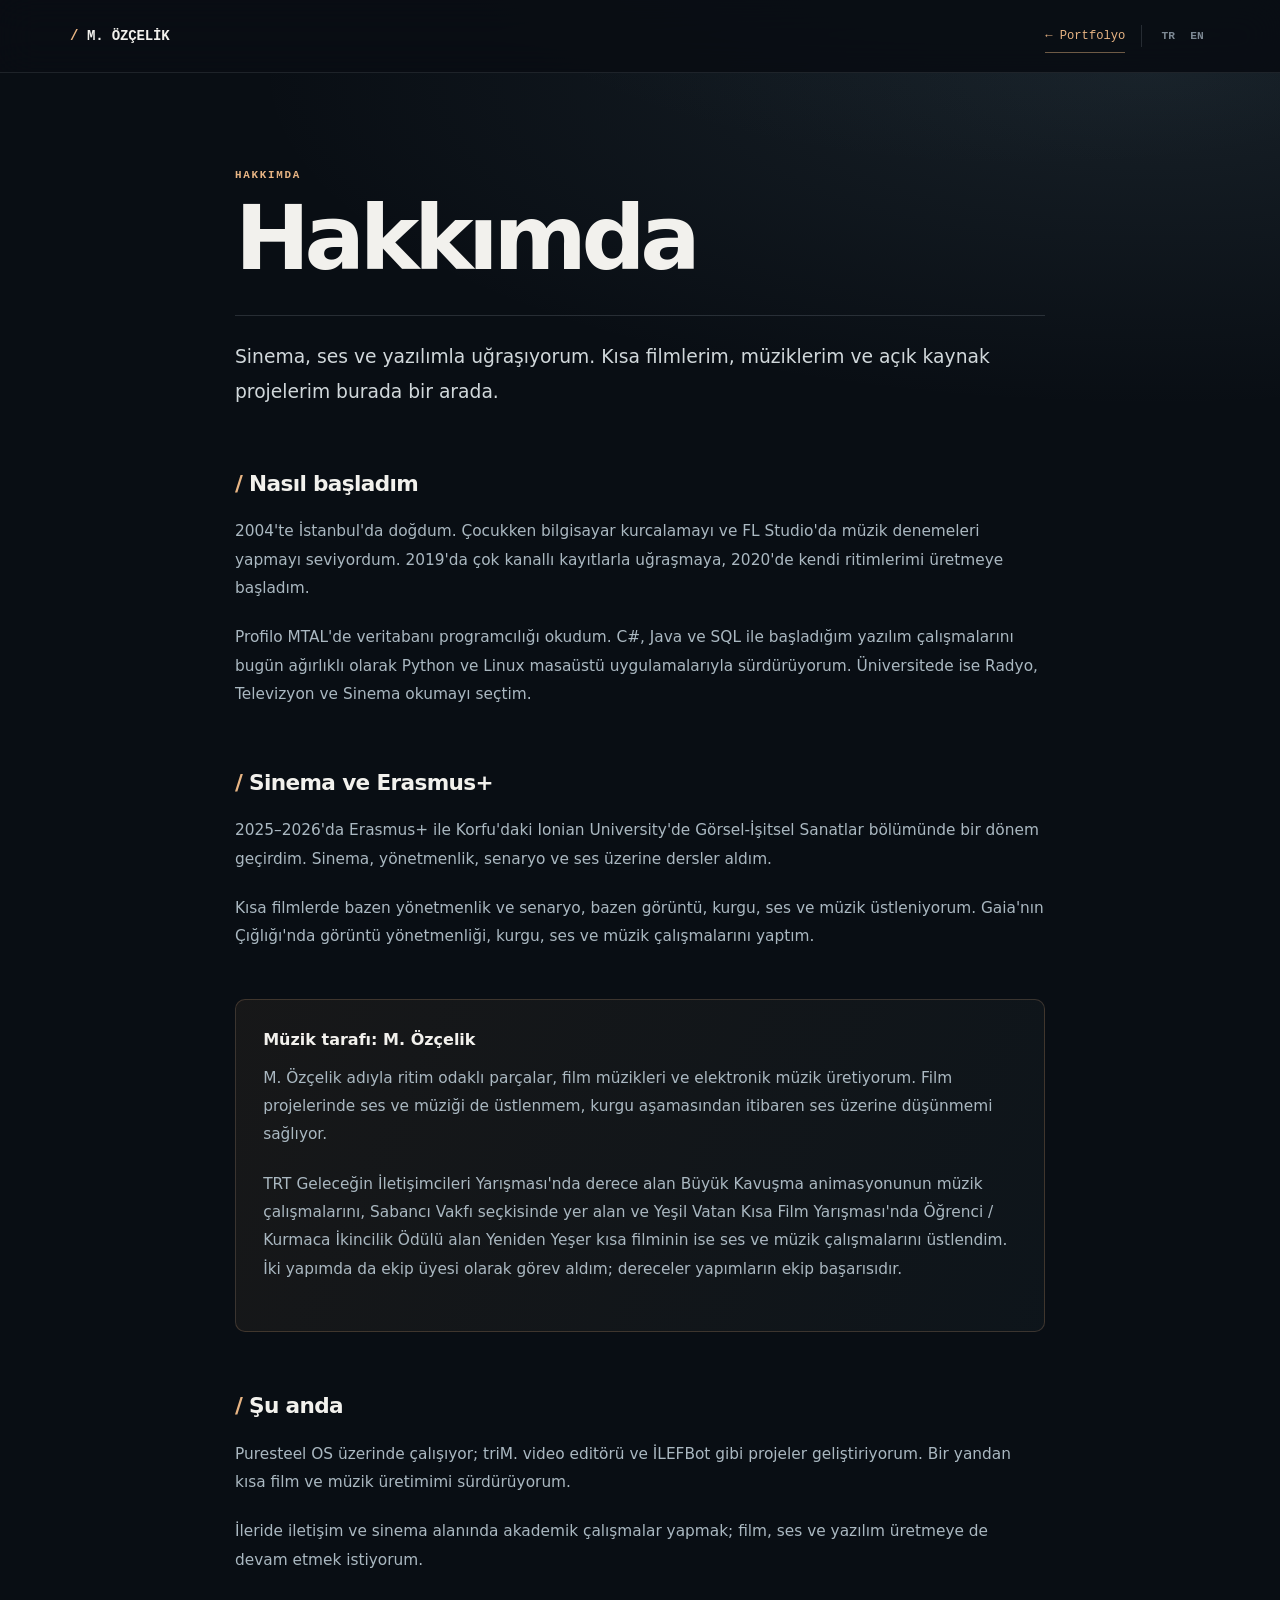
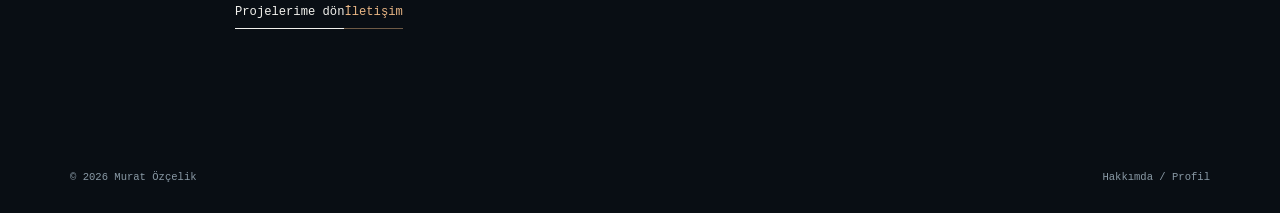
==== commit 5352cced: "Complete bilingual navigation and polish Turkish labels" ====
--- a/about.html
+++ b/about.html
@@ -19,21 +19,21 @@
 </head>
 <body>
 <a class="skip" href="#content" data-tr="İçeriğe geç" data-en="Skip to content">İçeriğe geç</a>
-<nav><div class="wrap nav-inner"><a class="nav-mark" href="index.html">M. ÖZÇELİK</a><div class="nav-right"><a class="btn" href="index.html" data-tr="← Portfolyo" data-en="← Portfolio">← Portfolyo</a><div class="lang-switch"><button class="lang-btn" data-lang="tr" type="button" aria-pressed="true">TR</button><button class="lang-btn" data-lang="en" type="button" aria-pressed="false">EN</button></div></div></div></nav>
+<nav aria-label="Ana gezinme" data-tr-aria-label="Ana gezinme" data-en-aria-label="Primary navigation"><div class="wrap nav-inner"><a class="nav-mark" href="index.html">M. ÖZÇELİK</a><div class="nav-right"><a class="btn" href="index.html" data-tr="← Portfolyo" data-en="← Portfolio">← Portfolyo</a><div class="lang-switch" aria-label="Dil seçimi" data-tr-aria-label="Dil seçimi" data-en-aria-label="Language selection"><button class="lang-btn" data-lang="tr" type="button" aria-pressed="true">TR</button><button class="lang-btn" data-lang="en" type="button" aria-pressed="false">EN</button></div></div></div></nav>
 <main id="content" class="about-top"><article class="wrap story">
   <div class="eyebrow" data-tr="Hakkımda" data-en="About me">Hakkımda</div>
   <h1 data-tr="Hakkımda" data-en="About me">Hakkımda</h1>
   <p class="intro" data-tr="Sinema, ses ve yazılımla uğraşıyorum. Kısa filmlerim, müziklerim ve açık kaynak projelerim burada bir arada." data-en="I work across film, audio and software. This site brings my short films, music and open-source projects together.">Sinema, ses ve yazılımla uğraşıyorum. Kısa filmlerim, müziklerim ve açık kaynak projelerim burada bir arada.</p>
 
   <h2 data-tr="Nasıl başladım" data-en="How I got started">Nasıl başladım</h2>
-  <p data-tr="2004'te İstanbul'da doğdum. Çocukken bilgisayar kurcalamayı ve FL Studio'da müzik denemeleri yapmayı seviyordum. 2019'da çok kanallı kayıtlarla uğraşmaya, 2020'de kendi beat'lerimi üretmeye başladım." data-en="I was born in Istanbul in 2004. I grew up experimenting with computers and FL Studio. I started working with multitrack recordings in 2019 and making my own beats in 2020.">2004'te İstanbul'da doğdum. Çocukken bilgisayar kurcalamayı ve FL Studio'da müzik denemeleri yapmayı seviyordum. 2019'da çok kanallı kayıtlarla uğraşmaya, 2020'de kendi beat'lerimi üretmeye başladım.</p>
+  <p data-tr="2004'te İstanbul'da doğdum. Çocukken bilgisayar kurcalamayı ve FL Studio'da müzik denemeleri yapmayı seviyordum. 2019'da çok kanallı kayıtlarla uğraşmaya, 2020'de kendi ritimlerimi üretmeye başladım." data-en="I was born in Istanbul in 2004. I grew up experimenting with computers and FL Studio. I started working with multitrack recordings in 2019 and making my own beats in 2020.">2004'te İstanbul'da doğdum. Çocukken bilgisayar kurcalamayı ve FL Studio'da müzik denemeleri yapmayı seviyordum. 2019'da çok kanallı kayıtlarla uğraşmaya, 2020'de kendi ritimlerimi üretmeye başladım.</p>
   <p data-tr="Profilo MTAL'de veritabanı programcılığı okudum. C#, Java ve SQL ile başladığım yazılım çalışmalarını bugün ağırlıklı olarak Python ve Linux masaüstü uygulamalarıyla sürdürüyorum. Üniversitede ise Radyo, Televizyon ve Sinema okumayı seçtim." data-en="I studied database programming at Profilo MTAL, starting with C#, Java and SQL. These days I mostly work with Python and Linux desktop applications. At university, I chose Radio, Television and Cinema.">Profilo MTAL'de veritabanı programcılığı okudum. C#, Java ve SQL ile başladığım yazılım çalışmalarını bugün ağırlıklı olarak Python ve Linux masaüstü uygulamalarıyla sürdürüyorum. Üniversitede ise Radyo, Televizyon ve Sinema okumayı seçtim.</p>
 
   <h2 data-tr="Sinema ve Erasmus+" data-en="Film and Erasmus+">Sinema ve Erasmus+</h2>
-  <p data-tr="2025–2026'da Erasmus+ ile Korfu'daki Ionian University Audio &amp; Visual Arts bölümünde bir dönem geçirdim. Sinema, yönetmenlik, senaryo ve ses üzerine dersler aldım." data-en="In 2025–2026, I spent a semester studying Audio &amp; Visual Arts at Ionian University in Corfu through Erasmus+. My courses covered film, directing, screenwriting and sound.">2025–2026'da Erasmus+ ile Korfu'daki Ionian University Audio &amp; Visual Arts bölümünde bir dönem geçirdim. Sinema, yönetmenlik, senaryo ve ses üzerine dersler aldım.</p>
+  <p data-tr="2025–2026'da Erasmus+ ile Korfu'daki Ionian University'de Görsel-İşitsel Sanatlar bölümünde bir dönem geçirdim. Sinema, yönetmenlik, senaryo ve ses üzerine dersler aldım." data-en="In 2025–2026, I spent a semester studying Audio &amp; Visual Arts at Ionian University in Corfu through Erasmus+. My courses covered film, directing, screenwriting and sound.">2025–2026'da Erasmus+ ile Korfu'daki Ionian University'de Görsel-İşitsel Sanatlar bölümünde bir dönem geçirdim. Sinema, yönetmenlik, senaryo ve ses üzerine dersler aldım.</p>
   <p data-tr="Kısa filmlerde bazen yönetmenlik ve senaryo, bazen görüntü, kurgu, ses ve müzik üstleniyorum. Gaia'nın Çığlığı'nda görüntü yönetmenliği, kurgu, ses ve müzik çalışmalarını yaptım." data-en="My roles vary from film to film: directing and writing on some, cinematography, editing, sound and music on others. On Gaia's Cry, I worked on cinematography, editing, sound and music.">Kısa filmlerde bazen yönetmenlik ve senaryo, bazen görüntü, kurgu, ses ve müzik üstleniyorum. Gaia'nın Çığlığı'nda görüntü yönetmenliği, kurgu, ses ve müzik çalışmalarını yaptım.</p>
 
-  <div class="story-card"><strong data-tr="Müzik tarafı: M. Özçelik" data-en="Music: M. Özçelik">Müzik tarafı: M. Özçelik</strong><p data-tr="M. Özçelik adıyla beat, film müziği ve elektronik müzik üretiyorum. Film projelerinde ses ve müziği de üstlenmem, kurgu aşamasından itibaren ses üzerine düşünmemi sağlıyor." data-en="I make beats, film scores and electronic music as M. Özçelik. Working on sound and music for films means I can think about audio from the editing stage onward.">M. Özçelik adıyla beat, film müziği ve elektronik müzik üretiyorum. Film projelerinde ses ve müziği de üstlenmem, kurgu aşamasından itibaren ses üzerine düşünmemi sağlıyor.</p><p data-tr="TRT Geleceğin İletişimcileri Yarışması'nda derece alan Büyük Kavuşma animasyonunun müzik çalışmalarını, Sabancı Vakfı seçkisinde yer alan ve Yeşil Vatan Kısa Film Yarışması'nda Öğrenci / Kurmaca İkincilik Ödülü alan Yeniden Yeşer kısa filminin ise ses ve müzik çalışmalarını üstlendim. İki yapımda da ekip üyesi olarak görev aldım; dereceler yapımların ekip başarısıdır." data-en="I contributed music to the animated film Büyük Kavuşma, which placed in TRT's Future Communicators competition, and sound and music to Yeniden Yeşer, featured in a Sabancı Foundation selection and awarded 2nd place in the Student / Fiction category of the Green Homeland Short Film Competition. I worked as a team member on both productions; these distinctions belong to the films and their teams.">TRT Geleceğin İletişimcileri Yarışması'nda derece alan Büyük Kavuşma animasyonunun müzik çalışmalarını, Sabancı Vakfı seçkisinde yer alan ve Yeşil Vatan Kısa Film Yarışması'nda Öğrenci / Kurmaca İkincilik Ödülü alan Yeniden Yeşer kısa filminin ise ses ve müzik çalışmalarını üstlendim. İki yapımda da ekip üyesi olarak görev aldım; dereceler yapımların ekip başarısıdır.</p></div>
+  <div class="story-card"><strong data-tr="Müzik tarafı: M. Özçelik" data-en="Music: M. Özçelik">Müzik tarafı: M. Özçelik</strong><p data-tr="M. Özçelik adıyla ritim odaklı parçalar, film müzikleri ve elektronik müzik üretiyorum. Film projelerinde ses ve müziği de üstlenmem, kurgu aşamasından itibaren ses üzerine düşünmemi sağlıyor." data-en="I make beats, film scores and electronic music as M. Özçelik. Working on sound and music for films means I can think about audio from the editing stage onward.">M. Özçelik adıyla ritim odaklı parçalar, film müzikleri ve elektronik müzik üretiyorum. Film projelerinde ses ve müziği de üstlenmem, kurgu aşamasından itibaren ses üzerine düşünmemi sağlıyor.</p><p data-tr="TRT Geleceğin İletişimcileri Yarışması'nda derece alan Büyük Kavuşma animasyonunun müzik çalışmalarını, Sabancı Vakfı seçkisinde yer alan ve Yeşil Vatan Kısa Film Yarışması'nda Öğrenci / Kurmaca İkincilik Ödülü alan Yeniden Yeşer kısa filminin ise ses ve müzik çalışmalarını üstlendim. İki yapımda da ekip üyesi olarak görev aldım; dereceler yapımların ekip başarısıdır." data-en="I contributed music to the animated film Büyük Kavuşma, which placed in TRT's Future Communicators competition, and sound and music to Yeniden Yeşer, featured in a Sabancı Foundation selection and awarded 2nd place in the Student / Fiction category of the Green Homeland Short Film Competition. I worked as a team member on both productions; these distinctions belong to the films and their teams.">TRT Geleceğin İletişimcileri Yarışması'nda derece alan Büyük Kavuşma animasyonunun müzik çalışmalarını, Sabancı Vakfı seçkisinde yer alan ve Yeşil Vatan Kısa Film Yarışması'nda Öğrenci / Kurmaca İkincilik Ödülü alan Yeniden Yeşer kısa filminin ise ses ve müzik çalışmalarını üstlendim. İki yapımda da ekip üyesi olarak görev aldım; dereceler yapımların ekip başarısıdır.</p></div>
 
   <h2 data-tr="Şu anda" data-en="Currently">Şu anda</h2>
   <p data-tr="Puresteel OS üzerinde çalışıyor; triM. video editörü ve İLEFBot gibi projeler geliştiriyorum. Bir yandan kısa film ve müzik üretimimi sürdürüyorum." data-en="I'm working on Puresteel OS alongside projects such as the triM. video editor and İLEFBot. I also continue producing short films and music.">Puresteel OS üzerinde çalışıyor; triM. video editörü ve İLEFBot gibi projeler geliştiriyorum. Bir yandan kısa film ve müzik üretimimi sürdürüyorum.</p>
@@ -41,7 +41,7 @@
 
   <div class="actions"><a class="btn primary" href="index.html#projeler" data-tr="Projelerime dön" data-en="Back to projects">Projelerime dön</a><a class="btn" href="mailto:muratozclik@protonmail.com" data-tr="İletişim" data-en="Contact">İletişim</a></div>
 </article></main>
-<footer><div class="wrap foot"><span>© 2026 Murat Özçelik</span><span>About / Profile</span></div></footer>
+<footer><div class="wrap foot"><span>© 2026 Murat Özçelik</span><span data-tr="Hakkımda / Profil" data-en="About / Profile">Hakkımda / Profil</span></div></footer>
 <script src="assets/main.js" defer></script>
 </body>
 </html>
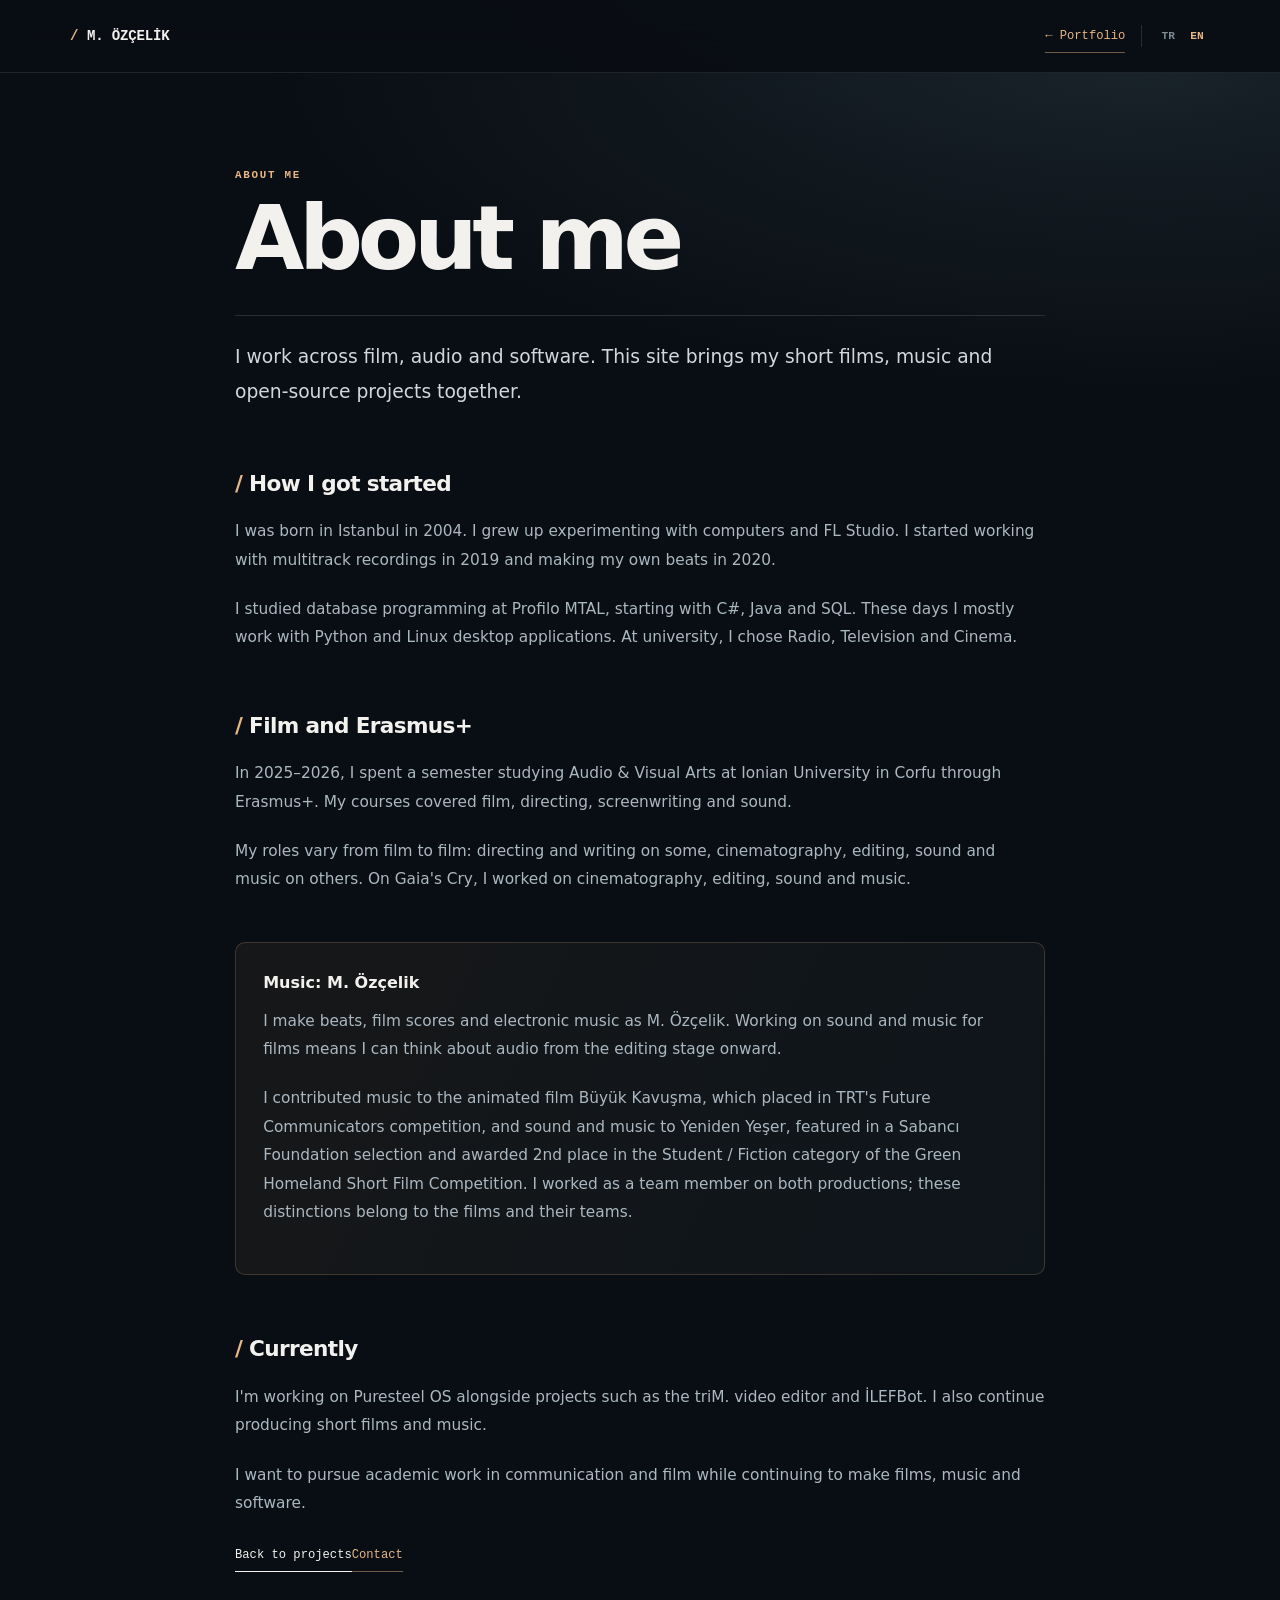
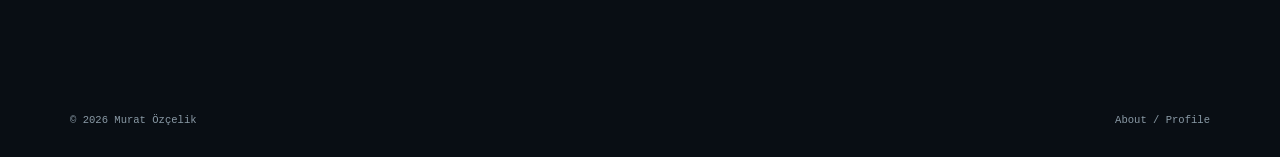
==== commit 9a58b52c: "Load fixed timeline script with updated asset version" ====
--- a/about.html
+++ b/about.html
@@ -42,6 +42,6 @@
   <div class="actions"><a class="btn primary" href="index.html#projeler" data-tr="Projelerime dön" data-en="Back to projects">Projelerime dön</a><a class="btn" href="mailto:muratozclik@protonmail.com" data-tr="İletişim" data-en="Contact">İletişim</a></div>
 </article></main>
 <footer><div class="wrap foot"><span>© 2026 Murat Özçelik</span><span data-tr="Hakkımda / Profil" data-en="About / Profile">Hakkımda / Profil</span></div></footer>
-<script src="assets/main.js" defer></script>
+<script src="assets/main.js?v=20261014-timeline-fix" defer></script>
 </body>
 </html>
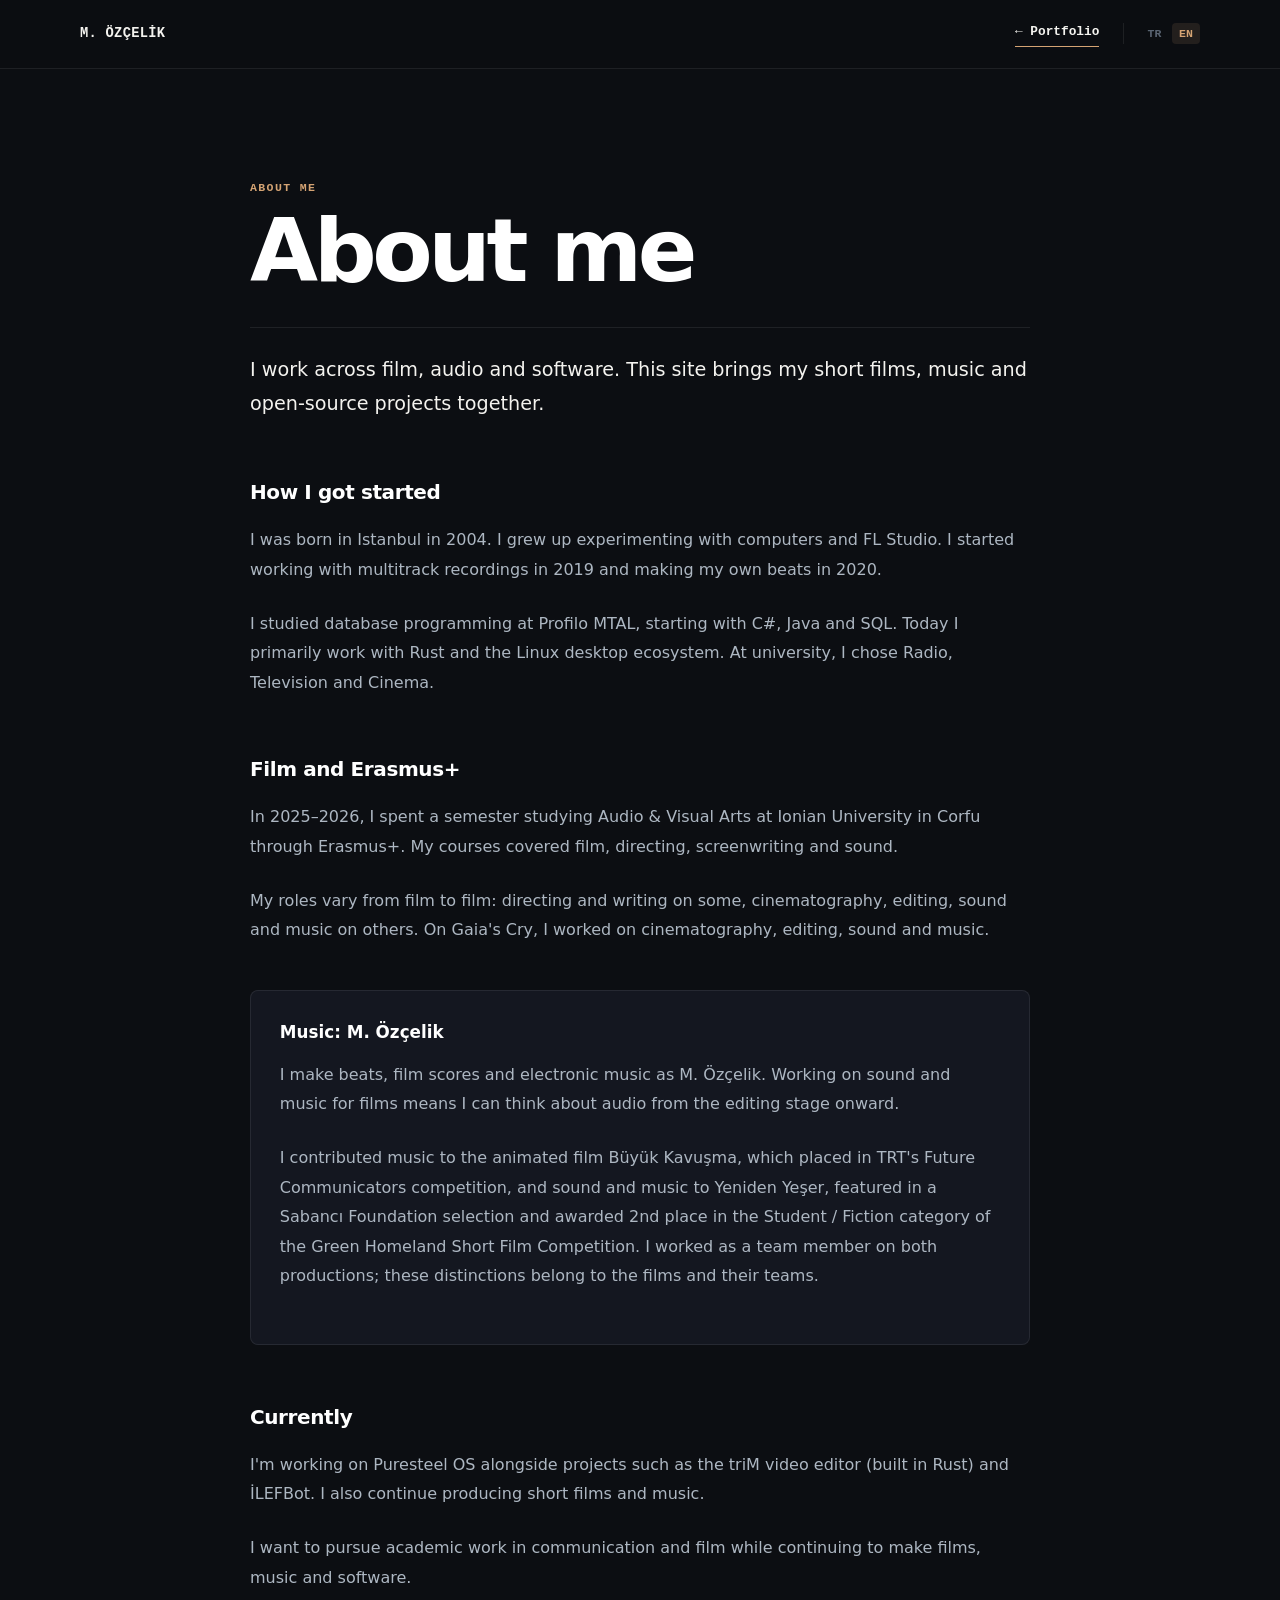
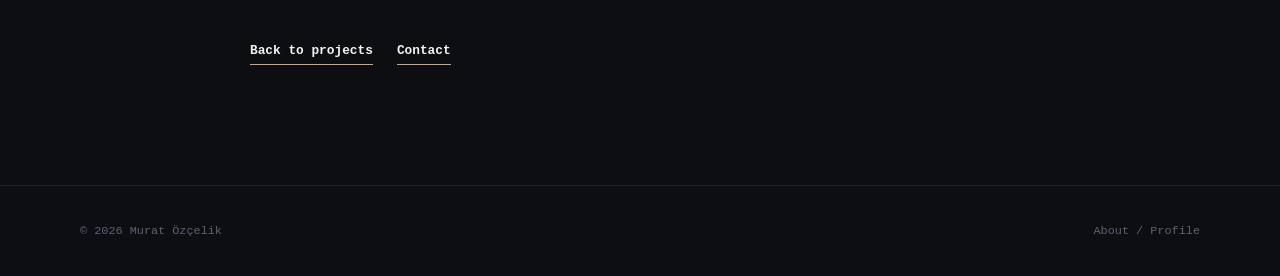
==== commit 1f813894: "refactor(portfolio): clean up design aesthetics and set triM tech stack to Rust" ====
--- a/about.html
+++ b/about.html
@@ -27,7 +27,7 @@
 
   <h2 data-tr="Nasıl başladım" data-en="How I got started">Nasıl başladım</h2>
   <p data-tr="2004'te İstanbul'da doğdum. Çocukken bilgisayar kurcalamayı ve FL Studio'da müzik denemeleri yapmayı seviyordum. 2019'da çok kanallı kayıtlarla uğraşmaya, 2020'de kendi ritimlerimi üretmeye başladım." data-en="I was born in Istanbul in 2004. I grew up experimenting with computers and FL Studio. I started working with multitrack recordings in 2019 and making my own beats in 2020.">2004'te İstanbul'da doğdum. Çocukken bilgisayar kurcalamayı ve FL Studio'da müzik denemeleri yapmayı seviyordum. 2019'da çok kanallı kayıtlarla uğraşmaya, 2020'de kendi ritimlerimi üretmeye başladım.</p>
-  <p data-tr="Profilo MTAL'de veritabanı programcılığı okudum. C#, Java ve SQL ile başladığım yazılım çalışmalarını bugün ağırlıklı olarak Python ve Linux masaüstü uygulamalarıyla sürdürüyorum. Üniversitede ise Radyo, Televizyon ve Sinema okumayı seçtim." data-en="I studied database programming at Profilo MTAL, starting with C#, Java and SQL. These days I mostly work with Python and Linux desktop applications. At university, I chose Radio, Television and Cinema.">Profilo MTAL'de veritabanı programcılığı okudum. C#, Java ve SQL ile başladığım yazılım çalışmalarını bugün ağırlıklı olarak Python ve Linux masaüstü uygulamalarıyla sürdürüyorum. Üniversitede ise Radyo, Televizyon ve Sinema okumayı seçtim.</p>
+  <p data-tr="Profilo MTAL'de veritabanı programcılığı okudum. C#, Java ve SQL ile başladığım yazılım çalışmalarını bugün ağırlıklı olarak Rust ve Linux masaüstü ekosisteminde sürdürüyorum. Üniversitede ise Radyo, Televizyon ve Sinema okumayı seçtim." data-en="I studied database programming at Profilo MTAL, starting with C#, Java and SQL. Today I primarily work with Rust and the Linux desktop ecosystem. At university, I chose Radio, Television and Cinema.">Profilo MTAL'de veritabanı programcılığı okudum. C#, Java ve SQL ile başladığım yazılım çalışmalarını bugün ağırlıklı olarak Rust ve Linux masaüstü ekosisteminde sürdürüyorum. Üniversitede ise Radyo, Televizyon ve Sinema okumayı seçtim.</p>
 
   <h2 data-tr="Sinema ve Erasmus+" data-en="Film and Erasmus+">Sinema ve Erasmus+</h2>
   <p data-tr="2025–2026'da Erasmus+ ile Korfu'daki Ionian University'de Görsel-İşitsel Sanatlar bölümünde bir dönem geçirdim. Sinema, yönetmenlik, senaryo ve ses üzerine dersler aldım." data-en="In 2025–2026, I spent a semester studying Audio &amp; Visual Arts at Ionian University in Corfu through Erasmus+. My courses covered film, directing, screenwriting and sound.">2025–2026'da Erasmus+ ile Korfu'daki Ionian University'de Görsel-İşitsel Sanatlar bölümünde bir dönem geçirdim. Sinema, yönetmenlik, senaryo ve ses üzerine dersler aldım.</p>
@@ -36,7 +36,7 @@
   <div class="story-card"><strong data-tr="Müzik tarafı: M. Özçelik" data-en="Music: M. Özçelik">Müzik tarafı: M. Özçelik</strong><p data-tr="M. Özçelik adıyla ritim odaklı parçalar, film müzikleri ve elektronik müzik üretiyorum. Film projelerinde ses ve müziği de üstlenmem, kurgu aşamasından itibaren ses üzerine düşünmemi sağlıyor." data-en="I make beats, film scores and electronic music as M. Özçelik. Working on sound and music for films means I can think about audio from the editing stage onward.">M. Özçelik adıyla ritim odaklı parçalar, film müzikleri ve elektronik müzik üretiyorum. Film projelerinde ses ve müziği de üstlenmem, kurgu aşamasından itibaren ses üzerine düşünmemi sağlıyor.</p><p data-tr="TRT Geleceğin İletişimcileri Yarışması'nda derece alan Büyük Kavuşma animasyonunun müzik çalışmalarını, Sabancı Vakfı seçkisinde yer alan ve Yeşil Vatan Kısa Film Yarışması'nda Öğrenci / Kurmaca İkincilik Ödülü alan Yeniden Yeşer kısa filminin ise ses ve müzik çalışmalarını üstlendim. İki yapımda da ekip üyesi olarak görev aldım; dereceler yapımların ekip başarısıdır." data-en="I contributed music to the animated film Büyük Kavuşma, which placed in TRT's Future Communicators competition, and sound and music to Yeniden Yeşer, featured in a Sabancı Foundation selection and awarded 2nd place in the Student / Fiction category of the Green Homeland Short Film Competition. I worked as a team member on both productions; these distinctions belong to the films and their teams.">TRT Geleceğin İletişimcileri Yarışması'nda derece alan Büyük Kavuşma animasyonunun müzik çalışmalarını, Sabancı Vakfı seçkisinde yer alan ve Yeşil Vatan Kısa Film Yarışması'nda Öğrenci / Kurmaca İkincilik Ödülü alan Yeniden Yeşer kısa filminin ise ses ve müzik çalışmalarını üstlendim. İki yapımda da ekip üyesi olarak görev aldım; dereceler yapımların ekip başarısıdır.</p></div>
 
   <h2 data-tr="Şu anda" data-en="Currently">Şu anda</h2>
-  <p data-tr="Puresteel OS üzerinde çalışıyor; triM. video editörü ve İLEFBot gibi projeler geliştiriyorum. Bir yandan kısa film ve müzik üretimimi sürdürüyorum." data-en="I'm working on Puresteel OS alongside projects such as the triM. video editor and İLEFBot. I also continue producing short films and music.">Puresteel OS üzerinde çalışıyor; triM. video editörü ve İLEFBot gibi projeler geliştiriyorum. Bir yandan kısa film ve müzik üretimimi sürdürüyorum.</p>
+  <p data-tr="Puresteel OS üzerinde çalışıyor; Rust ile geliştirdiğim triM video editörü ve İLEFBot gibi projeler üretiyorum. Bir yandan kısa film ve müzik üretimimi sürdürüyorum." data-en="I'm working on Puresteel OS alongside projects such as the triM video editor (built in Rust) and İLEFBot. I also continue producing short films and music.">Puresteel OS üzerinde çalışıyor; Rust ile geliştirdiğim triM video editörü ve İLEFBot gibi projeler üretiyorum. Bir yandan kısa film ve müzik üretimimi sürdürüyorum.</p>
   <p data-tr="İleride iletişim ve sinema alanında akademik çalışmalar yapmak; film, ses ve yazılım üretmeye de devam etmek istiyorum." data-en="I want to pursue academic work in communication and film while continuing to make films, music and software.">İleride iletişim ve sinema alanında akademik çalışmalar yapmak; film, ses ve yazılım üretmeye de devam etmek istiyorum.</p>
 
   <div class="actions"><a class="btn primary" href="index.html#projeler" data-tr="Projelerime dön" data-en="Back to projects">Projelerime dön</a><a class="btn" href="mailto:muratozclik@protonmail.com" data-tr="İletişim" data-en="Contact">İletişim</a></div>
--- a/assets/style.css
+++ b/assets/style.css
@@ -1,489 +1,1282 @@
-:root{
-  color-scheme:dark;
-  --bg:#0f1114;
-  --text:#ece9e2;
-  --muted:#9a9fa7;
-  --faint:#686e77;
-  --line:#292d33;
-  --accent:#d5a45a;
-  --max:980px;
-  --sans:Inter,ui-sans-serif,-apple-system,BlinkMacSystemFont,"Segoe UI",sans-serif;
-  --mono:"JetBrains Mono",ui-monospace,SFMono-Regular,Menlo,Consolas,monospace;
-}
-*{box-sizing:border-box}
-html{scroll-behavior:smooth}
-body{margin:0;background:var(--bg);color:var(--text);font-family:var(--sans);line-height:1.65;-webkit-font-smoothing:antialiased}
-::selection{background:var(--text);color:var(--bg)}
-a{color:inherit}
-.wrap{width:min(var(--max),calc(100% - 40px));margin:auto}
-.skip{position:absolute;left:-999px;top:12px;background:var(--text);color:var(--bg);padding:.55rem .75rem;z-index:100}
-.skip:focus{left:12px}
-
-nav{position:sticky;top:0;z-index:20;background:rgba(15,17,20,.96);border-bottom:1px solid var(--line)}
-.nav-inner{min-height:62px;display:flex;align-items:center;justify-content:space-between;gap:1rem}
-.nav-mark{font:600 .82rem var(--mono);text-decoration:none;letter-spacing:.02em}
-.nav-right{display:flex;align-items:center;gap:1rem}
-.nav-links{display:flex;gap:1.3rem;font-size:.78rem;color:var(--muted)}
-.nav-links a{text-decoration:none}
-.nav-links a:hover,.nav-links a:focus-visible{color:var(--text)}
-.lang-switch{display:flex;gap:.15rem;border-left:1px solid var(--line);padding-left:.8rem}
-.lang-btn,.menu-btn{font:600 .68rem var(--mono);color:var(--faint);background:transparent;border:0;cursor:pointer;padding:.25rem}
-.lang-btn.active{color:var(--text)}
-.menu-btn{display:none;border:1px solid var(--line);padding:.35rem .5rem}
-
-.hero{padding:7rem 0 6rem;border-bottom:1px solid var(--line)}
-.kicker{margin:0 0 1.25rem;color:var(--muted);font:500 .78rem var(--mono)}
-.hero h1{margin:0;font-size:clamp(3.4rem,9vw,7rem);line-height:.92;letter-spacing:-.07em;font-weight:720}
-.hero-copy{max-width:720px;margin:2rem 0 0;font-size:1.08rem;line-height:1.75;color:#c6c4bf}
-.hero-meta{display:flex;flex-wrap:wrap;gap:.5rem 1.5rem;margin-top:1.5rem;color:var(--faint);font:500 .72rem var(--mono)}
-.hero-actions{display:flex;flex-wrap:wrap;gap:1.2rem;margin-top:2.2rem}
-.hero-actions a,.text-links a{font:500 .76rem var(--mono);color:var(--muted);text-decoration:none;border-bottom:1px solid var(--line);padding-bottom:.15rem}
-.hero-actions a:hover,.text-links a:hover{color:var(--text);border-color:var(--text)}
-
-main section{padding:5rem 0;border-bottom:1px solid var(--line)}
-.section-head{margin-bottom:2.2rem}
-.section-title{margin:0;font-size:1.7rem;letter-spacing:-.035em}
-.section-copy{margin:.5rem 0 0;color:var(--muted);font-size:.92rem}
-.eyebrow,.section-index{display:none}
-
-.project-list{border-top:1px solid var(--line)}
-.project-row{display:grid;grid-template-columns:260px 1fr;gap:2rem;padding:1.7rem 0;border-bottom:1px solid var(--line)}
-.project-name h3{margin:0 0 .2rem;font-size:1.15rem;letter-spacing:-.02em}
-.project-name span{color:var(--faint);font:500 .68rem var(--mono)}
-.project-detail p{margin:0;color:#b6b8bc;font-size:.92rem;max-width:640px}
-.text-links{display:flex;gap:1rem;margin-top:.8rem}
-.project-row.secondary{opacity:.84}
-
-.films{display:grid;grid-template-columns:repeat(3,minmax(0,1fr));gap:1.3rem}
-
-
-/* Showreel — primary portfolio feature */
-.hero{padding:5rem 0 3.5rem}
-.hero-actions .hero-showreel-link{color:var(--text);border-bottom-color:var(--accent)}
-.hero-actions .hero-showreel-link:hover,.hero-actions .hero-showreel-link:focus-visible{color:var(--accent)}
-.showreel-feature{margin-top:4rem;scroll-margin-top:5.5rem}
-.showreel-feature-head{display:flex;align-items:end;justify-content:space-between;gap:1.4rem;margin-bottom:1.3rem}
-.showreel-label{margin:0 0 .35rem;color:var(--accent);font:600 .68rem var(--mono);letter-spacing:.13em}
-.showreel-label span{color:var(--faint);padding:0 .35rem}
-.showreel-title{margin:0;font-size:clamp(2.7rem,8vw,5.8rem);line-height:.95;letter-spacing:-.075em;font-weight:750}
-.showreel-stop{color:var(--accent)}
-.showreel-subtitle{margin:0 0 .25rem;color:var(--muted);text-align:right;font:500 .79rem var(--mono)}
-.showreel-frame{background:#0b0c0e;border:1px solid #3b3d42;padding:8px;box-shadow:0 20px 75px rgba(0,0,0,.32)}
-.showreel-frame-top{display:flex;justify-content:space-between;align-items:center;gap:.6rem;padding:2px 8px 9px;color:#aaaeb5;font:500 .62rem var(--mono);letter-spacing:.04em}
-.showreel-frame-top i{display:inline-block;width:6px;height:6px;border-radius:50%;background:var(--accent);margin-right:.45rem;vertical-align:middle}
-.showreel-frame-divider{color:#555b63;margin:0 .3rem}
-.showreel-player{width:100%;aspect-ratio:16/9;background:#030405;overflow:hidden}
-.showreel-player iframe{display:block;width:100%;height:100%;border:0}
-.showreel-feature-foot{display:flex;align-items:center;justify-content:space-between;gap:1rem;margin-top:.85rem;color:var(--faint);font-size:.8rem}
-.showreel-feature-foot a{color:var(--text);text-decoration:none;border-bottom:1px solid var(--line);font:500 .75rem var(--mono);white-space:nowrap}
-.showreel-feature-foot a:hover,.showreel-feature-foot a:focus-visible{border-color:var(--accent);color:var(--accent)}
-@media(max-width:820px){
-  .showreel-feature{margin-top:3rem}
-  .showreel-feature-head{align-items:start;flex-direction:column;gap:.65rem}
-  .showreel-subtitle{text-align:left}
-}
-@media(max-width:560px){
-  .hero{padding:3.8rem 0 2.6rem}
-  .showreel-feature{margin-top:2.7rem}
-  .showreel-frame{padding:4px}
-  .showreel-frame-top{font-size:.53rem;padding:4px 4px 7px}
-  .showreel-feature-foot{align-items:flex-start;flex-direction:column;gap:.5rem}
-}
-
-.film{margin:0}
-.film-media{aspect-ratio:16/9;background:#08090a;border:1px solid var(--line)}
-.film-media iframe{width:100%;height:100%;border:0;display:block}
-.film-body{padding:.8rem 0 0}
-.film h3{font-size:1rem;margin:0 0 .2rem}
-.film p{margin:0;color:var(--muted);font-size:.78rem}
-
-.credits{display:grid;grid-template-columns:1fr 1fr;gap:2rem}
-.credit{border-top:1px solid var(--line);padding-top:1rem}
-.credit .year{font:500 .68rem var(--mono);color:var(--faint)}
-.credit h3{font-size:1rem;margin:.3rem 0}
-.credit p{margin:0;color:var(--muted);font-size:.82rem}
-
-.about-grid{display:grid;grid-template-columns:.9fr 1.1fr;gap:3rem}
-.about-lead{font-size:1.15rem;line-height:1.7;margin:0}
-.about-body{color:var(--muted);font-size:.92rem}
-.about-body p{margin-top:0}
-.btn{display:inline-block;padding:.45rem 0;color:var(--muted);background:none;border:0;border-bottom:1px solid var(--line);border-radius:0;text-decoration:none;font:500 .76rem var(--mono)}
-.btn:hover{color:var(--text);border-color:var(--text)}
-.btn.primary{background:none;color:var(--text);border-color:var(--text)}
-
-.skills-grid{display:grid;grid-template-columns:repeat(3,1fr);gap:2.5rem;border-top:1px solid var(--line);padding-top:1.3rem}
-.skill{padding:0;border:0;background:none}
-.skill h3{font-size:.95rem;margin:0 0 .8rem}
-.skill ul{list-style:none;padding:0;margin:0;display:grid;gap:.45rem;color:var(--muted);font-size:.82rem}
-.skill li::before{content:none}
-
-.two-col{display:grid;grid-template-columns:1fr 1fr;gap:3rem}
-.timeline-item{padding:1rem 0;border-top:1px solid var(--line)}
-.timeline-item h3{font-size:.92rem;margin:0}
-.timeline-item p{margin:.2rem 0 0;color:var(--muted);font-size:.8rem}
-.timeline-item .when{color:var(--faint);font:500 .67rem var(--mono);margin-top:.3rem}
-.certs{display:block;border-top:1px solid var(--line)}
-.cert{display:flex;justify-content:space-between;gap:1rem;padding:.8rem 0;border:0;border-bottom:1px solid var(--line)}
-.cert strong{font-size:.8rem;font-weight:600}
-.cert span{color:var(--faint);font:500 .67rem var(--mono)}
-
-.contact{text-align:left}
-.contact .section-copy{max-width:520px}
-.contact-links{display:flex;gap:1.2rem;flex-wrap:wrap;margin-top:1.5rem}
-.contact-links a{text-decoration:none;color:var(--muted);font:500 .76rem var(--mono);border-bottom:1px solid var(--line);padding-bottom:.15rem}
-.contact-links a:hover{color:var(--text);border-color:var(--text)}
-
-footer{padding:1.5rem 0 2rem;color:var(--faint);font:500 .66rem var(--mono)}
-.foot{display:flex;justify-content:space-between;gap:1rem;flex-wrap:wrap}
-
-/* About page */
-.about-top{padding:5rem 0}
-.story{max-width:760px;margin:auto}
-.story h1{font-size:clamp(2.8rem,7vw,5rem);line-height:1;letter-spacing:-.06em;margin:0 0 2rem}
-.story .intro{font-size:1.1rem;color:#c6c4bf;border:0;border-top:1px solid var(--line);padding:1.25rem 0 0;margin:0 0 3rem}
-.story h2{font-size:1rem;margin:3rem 0 1rem;color:var(--text)}
-.story h2::before{content:none}
-.story p{color:var(--muted);font-size:.95rem;line-height:1.8;margin:0 0 1.3rem}
-.story-card{border:0;border-top:1px solid var(--line);border-bottom:1px solid var(--line);background:none;padding:1.4rem 0;margin:2.5rem 0;border-radius:0}
-.story-card strong{display:block;margin-bottom:.65rem}
-
-@media(max-width:820px){
-  .project-row,.about-grid,.two-col{grid-template-columns:1fr;gap:.8rem}
-  .films,.skills-grid{grid-template-columns:1fr}
-  .credits{grid-template-columns:1fr}
-  .nav-links{position:absolute;top:62px;left:0;right:0;background:var(--bg);border-bottom:1px solid var(--line);padding:1rem 20px;display:none;flex-direction:column;align-items:flex-start;gap:.9rem}
-  .nav-links.open{display:flex}
-  .menu-btn{display:inline-block}
-}
-@media(max-width:560px){
-  .wrap{width:min(var(--max),calc(100% - 28px))}
-  .hero{padding:5rem 0 4rem}
-  .hero h1{font-size:3.4rem}
-  main section{padding:3.8rem 0}
-  .hero-copy{font-size:1rem}
-  .cert{display:block}
-  .cert span{margin-top:.2rem}
-}
-
-
-/* 2026 visual refresh — cinematic editorial layout; intentionally restrained gradients */
-:root{
-  --bg:#090e14;
-  --bg-alt:#101720;
-  --surface:#121c26;
-  --text:#f2f1ed;
-  --muted:#a5aeb7;
-  --faint:#7d8994;
-  --line:rgba(205,221,234,.15);
-  --accent:#e8b584;
-  --cool:#87b8c4;
-  --max:1140px;
-  --sans:"Inter",ui-sans-serif,system-ui,-apple-system,BlinkMacSystemFont,"Segoe UI",sans-serif;
-}
-html{scroll-padding-top:84px}
-body{
-  background:
-    radial-gradient(ellipse 70% 24% at 80% -8%,rgba(80,119,137,.11),transparent 72%),
-    var(--bg);
-  color:var(--text);
-}
-::selection{background:#e8b584;color:#11161b}
-:focus-visible{outline:2px solid var(--accent);outline-offset:4px}
-.wrap{width:min(var(--max),calc(100% - 64px))}
-nav{
-  background:rgba(9,14,20,.78);
-  border-bottom:1px solid rgba(220,232,240,.1);
-  -webkit-backdrop-filter:blur(18px);
-  backdrop-filter:blur(18px);
-}
-.nav-inner{min-height:72px}
-.nav-mark{font-size:.88rem;letter-spacing:-.015em;font-weight:700;white-space:nowrap}
-.nav-mark::before{content:"/";color:var(--accent);margin-right:.55rem}
-.nav-links{gap:1.65rem;font-size:.8rem}
-.nav-links a{position:relative;padding:.5rem 0;transition:color .2s ease}
-.nav-links a::after{content:"";position:absolute;left:0;right:100%;bottom:.18rem;height:1px;background:var(--accent);transition:right .25s}
-.nav-links a:hover::after,.nav-links a:focus-visible::after{right:0}
-.lang-btn{font-size:.7rem;padding:.3rem .4rem;transition:color .2s}
-.lang-btn:hover{color:var(--text)}
-.lang-btn.active{color:var(--accent)}
-.menu-btn{border-radius:6px}
-.hero{
-  position:relative;
-  isolation:isolate;
-  overflow:hidden;
-  padding:6.3rem 0 5rem;
-  border-bottom:1px solid var(--line);
-}
-.hero::before{
-  content:"";position:absolute;z-index:-1;pointer-events:none;
-  width:min(830px,85vw);height:730px;right:-16%;top:-210px;
-  background:
-    radial-gradient(ellipse 55% 55% at 62% 48%,rgba(92,125,143,.2),transparent 74%),
-    radial-gradient(ellipse 40% 45% at 34% 32%,rgba(212,144,89,.09),transparent 73%);
-  filter:blur(22px);
-}
-.hero::after{
-  content:"";position:absolute;pointer-events:none;z-index:-1;
-  width:400px;height:400px;right:2%;top:80px;
-  border:1px solid rgba(210,228,238,.045);border-radius:50%;
-  box-shadow:0 0 0 95px rgba(211,227,239,.018),0 0 0 195px rgba(211,227,239,.01);
-}
-.hero-overline{
-  display:flex;align-items:center;gap:.85rem;
-  width:min(100%,670px);margin:0 0 2.5rem;
-  color:#b7c3cb;letter-spacing:.14em;
-  font:600 .67rem var(--mono);
-}
-.live-dot{width:7px;height:7px;flex:0 0 7px;border-radius:50%;background:var(--accent);box-shadow:0 0 0 4px rgba(232,181,132,.09)}
-.hero-overline-rule{flex:1;min-width:20px;height:1px;background:var(--line)}
-.kicker{max-width:750px;color:var(--cool);font-size:.75rem;letter-spacing:.015em}
-.hero h1{font-size:clamp(4.35rem,11vw,9rem);letter-spacing:-.082em;line-height:.98;font-weight:750;text-wrap:balance}
-.hero-first{color:var(--text)}
-.hero-last{
-  background:linear-gradient(108deg,#faf1e5 2%,#e9b58a 52%,#a5bbc4 100%);
-  -webkit-background-clip:text;background-clip:text;color:transparent;
-}
-.hero-copy{max-width:685px;margin:2rem 0 0;color:#c0cbd0;font-size:clamp(1.06rem,1.55vw,1.22rem);line-height:1.75}
-.hero-meta{gap:.6rem 2.5rem;color:#9ca8b4;margin-top:1.75rem}
-.hero-meta span{position:relative}
-.hero-meta span + span::before{content:"/";position:absolute;left:-1.45rem;color:var(--accent)}
-.hero-actions{gap:.7rem;margin-top:2.3rem}
-.hero-actions a{
-  display:inline-flex;align-items:center;justify-content:center;
-  min-height:44px;padding:.7rem 1rem;
-  border:1px solid var(--line);border-radius:6px;
-  background:rgba(255,255,255,.02);
-  transition:background .2s,border-color .2s,transform .2s;
-  font-size:.72rem;color:#d5dce1;
-}
-.hero-actions a:hover{border-color:rgba(232,181,132,.6);background:rgba(232,181,132,.08);transform:translateY(-2px)}
-.hero-actions .hero-showreel-link{
-  border-color:rgba(232,181,132,.58);background:var(--accent);color:#14191d;font-weight:700;padding-inline:1.15rem;
-}
-.hero-actions .hero-showreel-link:hover{color:#11161a;background:#f4c698;border-color:#f4c698}
-.showreel-feature{margin-top:6.2rem;scroll-margin-top:6.5rem}
-.showreel-feature-head{align-items:end;margin-bottom:1.6rem}
-.showreel-label{color:var(--cool);letter-spacing:.18em}
-.showreel-title{font-size:clamp(3.7rem,8.5vw,7.2rem);font-weight:760;letter-spacing:-.085em}
-.showreel-subtitle{font-size:.8rem;color:#b7c1cb;max-width:260px}
-.showreel-stop,.title-period{color:var(--accent)}
-.showreel-frame{
-  position:relative;overflow:hidden;border:1px solid rgba(193,215,230,.24);
-  border-radius:12px;background:#0a0e12;padding:9px;
-  box-shadow:0 30px 100px rgba(0,0,0,.34),0 0 75px rgba(95,136,150,.055);
-}
-.showreel-frame::before{
-  content:"";pointer-events:none;position:absolute;z-index:2;inset:0;border-radius:inherit;
-  background:linear-gradient(130deg,rgba(232,181,132,.12),transparent 28%,transparent 71%,rgba(134,180,194,.1));
-  mask:linear-gradient(#000,#000) content-box,linear-gradient(#000,#000);
-  mask-composite:exclude;padding:1px;
-}
-.showreel-frame-top{font-size:.65rem;padding:6px 9px 12px;letter-spacing:.09em}
-.showreel-player{border-radius:4px}
-.showreel-feature-foot{padding-top:.3rem;font-size:.83rem}
-.showreel-feature-foot a{border-color:rgba(232,181,132,.4)}
-main section{padding:6.2rem 0;scroll-margin-top:72px}
-main section:nth-of-type(odd){background:linear-gradient(180deg,rgba(255,255,255,.012),transparent 85%)}
-.section-head{display:flex;align-items:flex-end;justify-content:space-between;gap:1.5rem;margin-bottom:2.4rem}
-.eyebrow{display:block;color:var(--accent);font:600 .68rem var(--mono);text-transform:uppercase;letter-spacing:.16em;margin-bottom:.8rem}
-.section-index{display:block;color:rgba(212,226,237,.18);font:700 clamp(2.5rem,4.6vw,4.5rem) var(--sans);letter-spacing:-.08em;line-height:1}
-.section-title{font-size:clamp(2.25rem,4.7vw,4.1rem);font-weight:730;line-height:1.08;letter-spacing:-.06em}
-.section-copy{font-size:1rem;line-height:1.7;max-width:600px;margin-top:.85rem}
-.projects-section{position:relative}
-.project-grid{display:grid;grid-template-columns:repeat(2,minmax(0,1fr));gap:16px}
-.project-card{
-  position:relative;isolation:isolate;display:flex;flex-direction:column;
-  min-width:0;min-height:365px;padding:1.65rem 1.8rem 1.6rem;
-  background:linear-gradient(145deg,rgba(30,42,54,.76),rgba(15,23,31,.86));
-  border:1px solid rgba(204,225,237,.14);border-radius:12px;
-  overflow:hidden;transition:transform .3s ease,border-color .3s ease,box-shadow .3s ease;
-}
-.project-card::after{
-  content:"";position:absolute;z-index:-1;pointer-events:none;
-  width:360px;height:360px;top:-250px;right:-150px;border-radius:50%;
-  background:radial-gradient(circle,rgba(116,161,180,.13),transparent 75%);
-}
-.project-card:hover{transform:translateY(-5px);border-color:rgba(232,181,132,.42);box-shadow:0 20px 44px rgba(0,0,0,.14)}
-.project-featured{
-  grid-column:span 2;min-height:355px;
-  background:
-    radial-gradient(ellipse at 85% 20%,rgba(75,118,136,.16),transparent 50%),
-    linear-gradient(110deg,#1b2933,#111820 67%,#10171d);
-}
-.project-featured::before{content:"P / OS";position:absolute;z-index:-1;right:4%;top:22%;font-weight:750;font-size:clamp(6rem,15vw,13rem);line-height:1;letter-spacing:-.12em;color:rgba(216,230,238,.035);pointer-events:none}
-.project-topline{display:flex;justify-content:space-between;align-items:center;gap:1rem;color:#a4b3bf;font:600 .67rem var(--mono);letter-spacing:.13em}
-.project-symbol{display:grid;place-items:center;border:1px solid rgba(225,230,237,.15);width:33px;height:33px;border-radius:50%;font-size:1rem;color:var(--accent)}
-.project-content{margin:2rem 0 1.8rem}
-.project-featured .project-content{max-width:690px}
-.project-overline{color:var(--cool)!important;font:600 .69rem var(--mono)!important;letter-spacing:.07em;text-transform:uppercase;margin:0 0 .65rem!important}
-.project-card h3{font-size:clamp(2.1rem,4vw,3.75rem);line-height:1.05;letter-spacing:-.065em;margin:0 0 1rem;font-weight:720}
-.project-featured h3{font-size:clamp(3rem,6vw,5rem)}
-.project-card .project-content>p:not(.project-overline){font-size:.95rem;color:#bac6ce;max-width:600px;line-height:1.8;margin:0}
-.project-bottom{display:flex;align-items:center;justify-content:space-between;gap:1rem;flex-wrap:wrap;margin-top:auto}
-.project-tags{display:flex;flex-wrap:wrap;gap:.4rem}
-.project-tags span,.practice-competencies span{display:inline-flex;align-items:center;border:1px solid rgba(197,219,234,.15);background:rgba(238,247,250,.035);color:#aab9c4;border-radius:4px;padding:.33rem .58rem;font:500 .68rem var(--mono)}
-.project-card-links{display:flex;flex-wrap:wrap;gap:1.1rem}
-.project-card-links a{color:var(--accent);text-decoration:none;font:600 .73rem var(--mono);white-space:nowrap;border-bottom:1px solid transparent}
-.project-card-links a:hover{border-bottom-color:var(--accent)}
-.films{gap:1.1rem}
-.film{
-  min-width:0;border:1px solid var(--line);border-radius:10px;overflow:hidden;
-  background:rgba(255,255,255,.028);transition:transform .25s ease,border-color .25s ease;
-}
-.film:hover{transform:translateY(-4px);border-color:rgba(232,181,132,.34)}
-.film-media{border:0}
-.film-body{padding:1.1rem 1.15rem 1.25rem}
-.film h3{font-size:1.07rem;letter-spacing:-.02em}
-.film p{line-height:1.5}
-.credits{gap:1rem}
-.credit{border:1px solid var(--line);border-radius:10px;padding:1.35rem;background:rgba(255,255,255,.02)}
-.credit .year{color:var(--accent);font-size:.7rem}
-.credit h3{font-size:1.07rem;line-height:1.4;margin:.65rem 0}
-.credit h3 a{text-decoration:none}
-.credit h3 a:hover{color:var(--accent)}
-.credit p{line-height:1.65}
-.about-grid{grid-template-columns:1fr 1fr;gap:5rem}
-.about-lead{font-size:clamp(1.35rem,2.2vw,1.85rem);font-weight:570;letter-spacing:-.03em;line-height:1.55}
-.about-body{font-size:1rem;line-height:1.9}
-.btn{color:var(--accent);border-color:rgba(232,181,132,.45);padding:.6rem 0}
-.btn:hover{color:#ffe0c1;border-color:#ffe0c1}
-.practice-section{background:radial-gradient(ellipse 65% 70% at 90% 40%,rgba(53,92,110,.11),transparent 70%)!important}
-.practice-shell{
-  padding:2rem 2.5rem 1.65rem;
-  background:linear-gradient(145deg,#18232d,#101820 65%,#10151c);
-  border:1px solid rgba(205,223,235,.16);border-radius:14px;box-shadow:0 26px 65px rgba(0,0,0,.15)
-}
-.practice-topline{display:flex;justify-content:space-between;align-items:center;gap:1rem;font:600 .7rem var(--mono);color:#99aab7;letter-spacing:.12em}
-.practice-count{font-size:.77rem;color:#8a9aa5}
-.practice-count strong{font-weight:700;color:var(--accent);font-size:1.05rem}
-.practice-rail-scroll{overflow-x:auto;margin:1.7rem -4px .8rem;padding:0 4px 12px;scrollbar-width:thin;scrollbar-color:#486071 transparent}
-.practice-rail{position:relative;display:grid;grid-template-columns:repeat(5,minmax(0,1fr));min-width:650px;--progress:0%;isolation:isolate}
-.practice-rail::before,.practice-rail::after{content:"";height:2px;position:absolute;left:10%;top:45px;z-index:-1;pointer-events:none}
-.practice-rail::before{width:80%;background:#374753}
-.practice-rail::after{width:var(--progress);background:linear-gradient(90deg,var(--accent),var(--cool));transition:width .45s ease}
-.practice-tab{
-  appearance:none;border:0;background:transparent;color:#8c9eaa;cursor:pointer;
-  display:flex;flex-direction:column;align-items:center;text-align:center;gap:.7rem;
-  padding:0 .25rem .7rem;font-family:var(--sans);transition:color .25s;min-width:0
-}
-.practice-tab:hover,.practice-tab:focus-visible{color:#e1ebef}
-.practice-year{font:600 .75rem var(--mono);letter-spacing:.02em}
-.practice-dot{
-  display:block;width:14px;height:14px;border:3px solid #62717c;border-radius:50%;
-  background:#19252f;box-shadow:0 0 0 5px #19252f;transition:background .25s,border .25s,transform .25s
-}
-.practice-tab.is-active{color:#f0e9df}
-.practice-tab.is-active .practice-year{color:var(--accent)}
-.practice-tab.is-active .practice-dot{background:var(--accent);border-color:var(--accent);transform:scale(1.12);box-shadow:0 0 0 5px #19252f,0 0 0 7px rgba(232,181,132,.25)}
-.practice-name{font-weight:630;font-size:.8rem;line-height:1.4}
-.practice-panels{min-height:248px}
-.practice-panel{
-  border:1px solid rgba(205,223,235,.12);background:linear-gradient(100deg,rgba(7,14,19,.46),rgba(19,34,42,.42));
-  border-radius:10px;padding:1.7rem 1.9rem;animation:practice-enter .28s ease both
-}
-.practice-panel[hidden]{display:none!important}
-@keyframes practice-enter{from{opacity:.4;transform:translateY(7px)}to{opacity:1;transform:translateY(0)}}
-.practice-panel-index{color:#8c9eaa;font:600 .67rem var(--mono);letter-spacing:.12em}
-.practice-panel-content{display:grid;grid-template-columns:minmax(0,1.6fr) minmax(180px,.7fr);gap:3rem;align-items:end}
-.practice-label{font:600 .71rem var(--mono);color:var(--cool);text-transform:uppercase;letter-spacing:.1em;margin:1.5rem 0 .7rem}
-.practice-panel h3{font-size:clamp(1.55rem,2.85vw,2.45rem);line-height:1.12;letter-spacing:-.055em;margin:0 0 .9rem}
-.practice-panel-content p:not(.practice-label){max-width:610px;font-size:.9rem;line-height:1.8;color:#acbac4;margin:0}
-.practice-competencies{display:flex;flex-wrap:wrap;gap:.45rem;justify-content:flex-end;align-content:end;padding-bottom:.15rem}
-.practice-bottom{display:flex;align-items:center;justify-content:space-between;gap:1.25rem;padding-top:1.4rem}
-.practice-bottom p{font-size:.72rem;color:#8196a4;text-align:center;margin:0}
-.practice-arrow{
-  background:none;border:1px solid rgba(205,223,235,.2);border-radius:6px;padding:.65rem .85rem;
-  color:#d4e0e7;font:600 .73rem var(--mono);cursor:pointer;white-space:nowrap;transition:background .2s,border-color .2s
-}
-.practice-arrow:hover:not(:disabled){background:rgba(232,181,132,.08);border-color:var(--accent)}
-.practice-arrow:disabled{opacity:.3;cursor:not-allowed}
-.two-col{gap:4rem}
-.timeline-item{padding:1.25rem 0;border-color:var(--line)}
-.timeline-item h3{font-size:1rem}
-.certs{border-top:0;display:grid;grid-template-columns:repeat(2,minmax(0,1fr));align-content:start;gap:.7rem}
-.cert{display:block;border:1px solid var(--line);padding:.9rem 1rem;border-radius:7px;background:rgba(255,255,255,.02)}
-.cert strong{display:block;margin-bottom:.35rem}
-.cert span{display:block}
-.contact{
-  text-align:left;background:radial-gradient(ellipse 70% 140% at 88% 100%,rgba(110,142,156,.12),transparent 73%);
-}
-.contact-links{gap:.65rem;margin-top:2rem}
-.contact-links a{min-height:44px;display:inline-flex;align-items:center;padding:.6rem .95rem;border:1px solid var(--line);border-radius:6px;transition:background .2s,color .2s}
-.contact-links a:hover{background:rgba(232,181,132,.08);border-color:rgba(232,181,132,.5);color:var(--accent)}
-footer{padding:1.85rem 0;color:#8999a5}
-.about-top{min-height:calc(100vh - 140px);padding:6rem 0 7rem;background:radial-gradient(ellipse 70% 20% at 90% 0,rgba(117,153,170,.13),transparent)}
-.story{max-width:810px}
-.story h1{font-size:clamp(3.7rem,7vw,6.5rem);margin:0 0 2rem}
-.story .intro{border:0;border-top:1px solid var(--line);padding:1.5rem 0 0;margin-bottom:3rem;color:#d1d8db;font-size:1.17rem}
-.story h2{font-size:1.35rem;letter-spacing:-.03em;margin:3.5rem 0 1rem}
-.story h2::before{content:"/ ";color:var(--accent)}
-.story p{font-size:.96rem;line-height:1.85;color:#aab8c1}
-.story-card{border:1px solid rgba(232,181,132,.2);background:linear-gradient(115deg,rgba(212,148,91,.07),rgba(95,132,148,.06));border-radius:10px;padding:1.7rem;margin:3rem 0}
-.story-card strong{font-size:1rem}
-@media (max-width:1020px){
-  .nav-links{gap:1rem}
-  .nav-right{gap:.65rem}
-}
-@media (max-width:820px){
-  .wrap{width:min(var(--max),calc(100% - 40px))}
-  .nav-links{top:72px;background:#101821;border-bottom:1px solid var(--line);padding:1.15rem 24px}
-  .hero{padding:4.5rem 0 3.6rem}
-  .hero-overline{margin-bottom:2.3rem}
-  .hero h1{font-size:clamp(3.75rem,12vw,6.3rem)}
-  .showreel-feature{margin-top:4.8rem}
-  main section{padding:4.5rem 0}
-  .section-index{font-size:2.8rem}
-  .films{grid-template-columns:repeat(2,minmax(0,1fr))}
-  .project-card{min-height:330px}
-  .about-grid,.two-col{grid-template-columns:1fr;gap:1.5rem}
-  .practice-shell{padding:1.6rem}
-  .practice-panel-content{gap:1.5rem}
-  .certs{grid-template-columns:repeat(2,minmax(0,1fr))}
-}
-@media (max-width:600px){
-  .wrap{width:min(var(--max),calc(100% - 32px))}
-  .hero{padding:3.2rem 0 3.2rem}
-  .hero::after{display:none}
-  .hero-overline{font-size:.55rem;gap:.55rem;letter-spacing:.06em;margin-bottom:2rem}
-  .hero h1{font-size:clamp(3.3rem,13vw,5rem);letter-spacing:-.075em}
-  .hero-copy{font-size:1rem;margin-top:1.5rem}
-  .hero-meta{display:grid;gap:.35rem}
-  .hero-meta span+span::before{display:none}
-  .hero-actions{gap:.5rem;margin-top:1.7rem}
-  .hero-actions a{padding:.65rem .8rem;font-size:.69rem}
-  .showreel-feature{margin-top:3.5rem}
-  .showreel-title{font-size:clamp(3.25rem,14vw,5.4rem)}
-  .showreel-frame{padding:5px}
-  .showreel-frame-top{font-size:.52rem;padding:5px 4px 8px}
-  .section-head{align-items:flex-start}
-  .section-index{display:none}
-  .section-title{font-size:clamp(2.25rem,9vw,3rem)}
-  main section{padding:3.6rem 0}
-  .project-grid{grid-template-columns:1fr;gap:12px}
-  .project-featured{grid-column:auto;min-height:350px}
-  .project-card{padding:1.25rem;min-height:330px}
-  .project-content{margin:1.5rem 0}
-  .project-card h3,.project-featured h3{font-size:clamp(2.5rem,10vw,3.5rem)}
-  .project-topline{font-size:.56rem}
-  .project-bottom{align-items:flex-start;flex-direction:column}
-  .films,.credits{grid-template-columns:1fr}
-  .about-lead{font-size:1.4rem}
-  .practice-shell{padding:1.1rem;border-radius:10px}
-  .practice-topline{font-size:.58rem}
-  .practice-rail{min-width:580px}
-  .practice-panel{padding:1.2rem}
-  .practice-panels{min-height:0}
-  .practice-panel-content{display:block}
-  .practice-label{margin-top:1rem}
-  .practice-competencies{justify-content:flex-start;margin-top:1.3rem}
-  .practice-bottom{gap:.5rem}
-  .practice-bottom p{display:none}
-  .practice-arrow{font-size:.69rem;padding:.62rem .7rem}
-  .certs{grid-template-columns:1fr}
-  .story h1{font-size:3.55rem}
-  .about-top{padding:3.5rem 0 5rem}
-}
-@media (prefers-reduced-motion:reduce){
-  html{scroll-behavior:auto}
-  *,*::before,*::after{animation-duration:.01ms!important;transition-duration:.01ms!important;scroll-behavior:auto!important}
-}
+:root {
+  color-scheme: dark;
+  --bg: #0c0e12;
+  --bg-subtle: #11141b;
+  --surface: #141720;
+  --surface-hover: #191e28;
+  --text: #f4f3ef;
+  --text-bright: #ffffff;
+  --muted: #9aa3ad;
+  --faint: #5a6472;
+  --line: rgba(255, 255, 255, 0.08);
+  --line-strong: rgba(255, 255, 255, 0.16);
+  --accent: #d4a373;
+  --accent-hover: #e8b988;
+  --accent-subtle: rgba(212, 163, 115, 0.12);
+  --max: 1120px;
+  --sans: "Inter", -apple-system, BlinkMacSystemFont, "Segoe UI", Roboto, system-ui, sans-serif;
+  --mono: "JetBrains Mono", ui-monospace, SFMono-Regular, Menlo, Monaco, Consolas, monospace;
+}
+
+* {
+  box-sizing: border-box;
+}
+
+html {
+  scroll-behavior: smooth;
+  scroll-padding-top: 84px;
+}
+
+body {
+  margin: 0;
+  background-color: var(--bg);
+  color: var(--text);
+  font-family: var(--sans);
+  line-height: 1.65;
+  -webkit-font-smoothing: antialiased;
+  -moz-osx-font-smoothing: grayscale;
+}
+
+::selection {
+  background: var(--accent);
+  color: #0c0e12;
+}
+
+:focus-visible {
+  outline: 2px solid var(--accent);
+  outline-offset: 3px;
+}
+
+a {
+  color: inherit;
+}
+
+.wrap {
+  width: min(var(--max), calc(100% - 48px));
+  margin: 0 auto;
+}
+
+.skip {
+  position: absolute;
+  left: -999px;
+  top: 12px;
+  background: var(--text);
+  color: var(--bg);
+  padding: 0.6rem 1rem;
+  z-index: 100;
+  font-family: var(--mono);
+  font-size: 0.8rem;
+  text-decoration: none;
+}
+
+.skip:focus {
+  left: 16px;
+}
+
+/* ==========================================================================
+   Navigation
+   ========================================================================== */
+
+nav {
+  position: sticky;
+  top: 0;
+  z-index: 50;
+  background: rgba(12, 14, 18, 0.9);
+  border-bottom: 1px solid var(--line);
+  -webkit-backdrop-filter: blur(14px);
+  backdrop-filter: blur(14px);
+}
+
+.nav-inner {
+  min-height: 68px;
+  display: flex;
+  align-items: center;
+  justify-content: space-between;
+  gap: 1.5rem;
+}
+
+.nav-mark {
+  font-family: var(--mono);
+  font-size: 0.86rem;
+  font-weight: 700;
+  letter-spacing: 0.02em;
+  text-decoration: none;
+  white-space: nowrap;
+}
+
+.nav-right {
+  display: flex;
+  align-items: center;
+  gap: 1.5rem;
+}
+
+.nav-links {
+  display: flex;
+  gap: 1.6rem;
+  font-size: 0.84rem;
+  color: var(--muted);
+}
+
+.nav-links a {
+  text-decoration: none;
+  padding: 0.4rem 0;
+  position: relative;
+  transition: color 0.2s ease;
+}
+
+.nav-links a:hover,
+.nav-links a:focus-visible {
+  color: var(--text);
+}
+
+.nav-links a::after {
+  content: "";
+  position: absolute;
+  bottom: 0;
+  left: 0;
+  right: 100%;
+  height: 1px;
+  background: var(--accent);
+  transition: right 0.25s ease;
+}
+
+.nav-links a:hover::after,
+.nav-links a:focus-visible::after {
+  right: 0;
+}
+
+.lang-switch {
+  display: flex;
+  gap: 0.2rem;
+  border-left: 1px solid var(--line);
+  padding-left: 1rem;
+}
+
+.lang-btn {
+  font-family: var(--mono);
+  font-size: 0.72rem;
+  font-weight: 600;
+  color: var(--faint);
+  background: transparent;
+  border: 0;
+  cursor: pointer;
+  padding: 0.25rem 0.45rem;
+  border-radius: 4px;
+  transition: color 0.2s ease, background 0.2s ease;
+}
+
+.lang-btn:hover {
+  color: var(--text);
+}
+
+.lang-btn.active {
+  color: var(--accent);
+  background: var(--accent-subtle);
+}
+
+.menu-btn {
+  display: none;
+  font-family: var(--mono);
+  font-size: 0.76rem;
+  font-weight: 600;
+  color: var(--muted);
+  background: transparent;
+  border: 1px solid var(--line);
+  border-radius: 4px;
+  padding: 0.4rem 0.7rem;
+  cursor: pointer;
+}
+
+/* ==========================================================================
+   Hero Section
+   ========================================================================== */
+
+.hero {
+  padding: 6.5rem 0 5.5rem;
+  border-bottom: 1px solid var(--line);
+}
+
+.hero-kicker {
+  font-family: var(--mono);
+  font-size: 0.74rem;
+  font-weight: 600;
+  color: var(--accent);
+  letter-spacing: 0.12em;
+  text-transform: uppercase;
+  margin: 0 0 1.25rem;
+}
+
+.hero h1 {
+  margin: 0 0 0.8rem;
+  font-size: clamp(3.2rem, 8vw, 6.4rem);
+  font-weight: 750;
+  letter-spacing: -0.05em;
+  line-height: 1;
+  color: var(--text-bright);
+}
+
+.hero .kicker {
+  font-family: var(--mono);
+  font-size: 0.82rem;
+  color: var(--muted);
+  margin: 0 0 1.5rem;
+}
+
+.hero-copy {
+  max-width: 680px;
+  margin: 0 0 1.8rem;
+  font-size: 1.15rem;
+  line-height: 1.75;
+  color: #c7cbd1;
+}
+
+.hero-meta {
+  display: flex;
+  flex-wrap: wrap;
+  gap: 0.6rem 2rem;
+  font-family: var(--mono);
+  font-size: 0.76rem;
+  color: var(--faint);
+  margin-bottom: 2.4rem;
+}
+
+.hero-meta span {
+  position: relative;
+}
+
+.hero-meta span + span::before {
+  content: "/";
+  position: absolute;
+  left: -1.2rem;
+  color: var(--line-strong);
+}
+
+.hero-actions {
+  display: flex;
+  flex-wrap: wrap;
+  gap: 0.8rem;
+}
+
+.hero-actions a {
+  display: inline-flex;
+  align-items: center;
+  justify-content: center;
+  font-family: var(--mono);
+  font-size: 0.78rem;
+  font-weight: 500;
+  color: var(--muted);
+  text-decoration: none;
+  border: 1px solid var(--line);
+  background: rgba(255, 255, 255, 0.02);
+  border-radius: 6px;
+  padding: 0.65rem 1.15rem;
+  transition: all 0.2s ease;
+}
+
+.hero-actions a:hover,
+.hero-actions a:focus-visible {
+  color: var(--text);
+  border-color: var(--line-strong);
+  background: rgba(255, 255, 255, 0.05);
+}
+
+.hero-actions .hero-showreel-link {
+  color: #0c0e12;
+  background: var(--accent);
+  border-color: var(--accent);
+  font-weight: 600;
+}
+
+.hero-actions .hero-showreel-link:hover,
+.hero-actions .hero-showreel-link:focus-visible {
+  background: var(--accent-hover);
+  border-color: var(--accent-hover);
+  color: #0c0e12;
+}
+
+/* ==========================================================================
+   Showreel Feature
+   ========================================================================== */
+
+.showreel-feature {
+  margin-top: 5rem;
+  scroll-margin-top: 90px;
+}
+
+.showreel-feature-head {
+  display: flex;
+  align-items: flex-end;
+  justify-content: space-between;
+  gap: 1.5rem;
+  margin-bottom: 1.3rem;
+}
+
+.showreel-label {
+  font-family: var(--mono);
+  font-size: 0.72rem;
+  font-weight: 600;
+  letter-spacing: 0.12em;
+  color: var(--accent);
+  margin: 0 0 0.4rem;
+}
+
+.showreel-label span {
+  color: var(--faint);
+}
+
+.showreel-title {
+  margin: 0;
+  font-size: clamp(2.4rem, 6vw, 4.4rem);
+  font-weight: 750;
+  letter-spacing: -0.04em;
+  line-height: 1;
+}
+
+.showreel-subtitle {
+  margin: 0;
+  font-family: var(--mono);
+  font-size: 0.8rem;
+  color: var(--muted);
+  text-align: right;
+  max-width: 320px;
+}
+
+.showreel-frame {
+  background: #08090c;
+  border: 1px solid var(--line-strong);
+  border-radius: 10px;
+  padding: 8px;
+  box-shadow: 0 24px 60px rgba(0, 0, 0, 0.4);
+}
+
+.showreel-frame-top {
+  display: flex;
+  justify-content: space-between;
+  align-items: center;
+  padding: 4px 8px 8px;
+  font-family: var(--mono);
+  font-size: 0.68rem;
+  color: var(--faint);
+  letter-spacing: 0.04em;
+}
+
+.showreel-frame-divider {
+  color: rgba(255, 255, 255, 0.15);
+  margin: 0 0.35rem;
+}
+
+.showreel-player {
+  position: relative;
+  width: 100%;
+  aspect-ratio: 16 / 9;
+  background: #000;
+  border-radius: 4px;
+  overflow: hidden;
+}
+
+.showreel-player iframe {
+  position: absolute;
+  inset: 0;
+  width: 100%;
+  height: 100%;
+  border: 0;
+  display: block;
+}
+
+.showreel-feature-foot {
+  display: flex;
+  justify-content: space-between;
+  align-items: center;
+  gap: 1rem;
+  margin-top: 1rem;
+  font-size: 0.84rem;
+  color: var(--faint);
+}
+
+.showreel-feature-foot a {
+  font-family: var(--mono);
+  font-size: 0.76rem;
+  font-weight: 500;
+  color: var(--muted);
+  text-decoration: none;
+  border-bottom: 1px solid var(--line);
+  padding-bottom: 0.15rem;
+  transition: color 0.2s ease, border-color 0.2s ease;
+  white-space: nowrap;
+}
+
+.showreel-feature-foot a:hover {
+  color: var(--accent);
+  border-color: var(--accent);
+}
+
+/* ==========================================================================
+   Sections General
+   ========================================================================== */
+
+main section {
+  padding: 6rem 0;
+  border-bottom: 1px solid var(--line);
+}
+
+.section-head {
+  margin-bottom: 2.8rem;
+}
+
+.eyebrow {
+  display: inline-block;
+  font-family: var(--mono);
+  font-size: 0.72rem;
+  font-weight: 600;
+  color: var(--accent);
+  letter-spacing: 0.12em;
+  text-transform: uppercase;
+  margin-bottom: 0.6rem;
+}
+
+.section-title {
+  margin: 0;
+  font-size: clamp(2rem, 4.5vw, 3.2rem);
+  font-weight: 750;
+  letter-spacing: -0.04em;
+  line-height: 1.1;
+  color: var(--text-bright);
+}
+
+.section-copy {
+  margin: 0.8rem 0 0;
+  font-size: 1.02rem;
+  line-height: 1.7;
+  color: var(--muted);
+  max-width: 640px;
+}
+
+/* ==========================================================================
+   Project Cards
+   ========================================================================== */
+
+.project-grid {
+  display: grid;
+  grid-template-columns: repeat(2, minmax(0, 1fr));
+  gap: 18px;
+}
+
+.project-card {
+  display: flex;
+  flex-direction: column;
+  background: var(--surface);
+  border: 1px solid var(--line);
+  border-radius: 10px;
+  padding: 2rem 2.2rem;
+  transition: border-color 0.25s ease, background-color 0.25s ease;
+}
+
+.project-card:hover {
+  border-color: var(--line-strong);
+  background: var(--surface-hover);
+}
+
+.project-featured {
+  grid-column: span 2;
+  background: #121620;
+}
+
+.project-topline {
+  font-family: var(--mono);
+  font-size: 0.7rem;
+  font-weight: 600;
+  color: var(--accent);
+  letter-spacing: 0.12em;
+  text-transform: uppercase;
+  margin-bottom: 1.4rem;
+}
+
+.project-content {
+  margin-bottom: 2rem;
+}
+
+.project-overline {
+  font-family: var(--mono);
+  font-size: 0.74rem;
+  color: var(--muted);
+  text-transform: uppercase;
+  letter-spacing: 0.06em;
+  margin: 0 0 0.5rem;
+}
+
+.project-card h3 {
+  margin: 0 0 1rem;
+  font-size: clamp(1.8rem, 3.5vw, 2.6rem);
+  font-weight: 720;
+  letter-spacing: -0.035em;
+  line-height: 1.15;
+  color: var(--text-bright);
+}
+
+.project-featured h3 {
+  font-size: clamp(2.2rem, 4vw, 3.2rem);
+}
+
+.project-card p:not(.project-overline) {
+  margin: 0;
+  font-size: 0.95rem;
+  line-height: 1.75;
+  color: #b7c0ca;
+  max-width: 620px;
+}
+
+.project-bottom {
+  display: flex;
+  align-items: center;
+  justify-content: space-between;
+  gap: 1.2rem;
+  flex-wrap: wrap;
+  margin-top: auto;
+  padding-top: 1.2rem;
+  border-top: 1px solid var(--line);
+}
+
+.project-tags {
+  display: flex;
+  flex-wrap: wrap;
+  gap: 0.4rem;
+}
+
+.project-tags span,
+.practice-competencies span {
+  font-family: var(--mono);
+  font-size: 0.7rem;
+  font-weight: 500;
+  color: #adb7c3;
+  background: rgba(255, 255, 255, 0.04);
+  border: 1px solid var(--line);
+  padding: 0.3rem 0.6rem;
+  border-radius: 4px;
+}
+
+.project-card-links {
+  display: flex;
+  gap: 1.2rem;
+}
+
+.project-card-links a {
+  font-family: var(--mono);
+  font-size: 0.76rem;
+  font-weight: 600;
+  color: var(--text);
+  text-decoration: none;
+  border-bottom: 1px solid var(--line);
+  padding-bottom: 0.15rem;
+  transition: color 0.2s ease, border-color 0.2s ease;
+}
+
+.project-card-links a:hover {
+  color: var(--accent);
+  border-color: var(--accent);
+}
+
+/* ==========================================================================
+   Short Films
+   ========================================================================== */
+
+.films {
+  display: grid;
+  grid-template-columns: repeat(3, minmax(0, 1fr));
+  gap: 1.5rem;
+}
+
+.film {
+  background: var(--surface);
+  border: 1px solid var(--line);
+  border-radius: 10px;
+  overflow: hidden;
+  transition: border-color 0.25s ease;
+}
+
+.film:hover {
+  border-color: var(--line-strong);
+}
+
+.film-media {
+  position: relative;
+  width: 100%;
+  aspect-ratio: 16 / 9;
+  background: #000;
+}
+
+.film-media iframe {
+  position: absolute;
+  inset: 0;
+  width: 100%;
+  height: 100%;
+  border: 0;
+  display: block;
+}
+
+.film-body {
+  padding: 1.2rem 1.3rem 1.4rem;
+}
+
+.film h3 {
+  margin: 0 0 0.35rem;
+  font-size: 1.12rem;
+  font-weight: 680;
+  letter-spacing: -0.02em;
+  color: var(--text-bright);
+}
+
+.film p {
+  margin: 0;
+  font-size: 0.82rem;
+  color: var(--muted);
+  line-height: 1.55;
+}
+
+/* ==========================================================================
+   Recognition / Credits (Başarılar)
+   ========================================================================== */
+
+.credits {
+  display: grid;
+  grid-template-columns: repeat(2, minmax(0, 1fr));
+  gap: 1.2rem;
+}
+
+.credit {
+  background: var(--surface);
+  border: 1px solid var(--line);
+  border-radius: 8px;
+  padding: 1.4rem 1.6rem;
+}
+
+.credit .year {
+  font-family: var(--mono);
+  font-size: 0.72rem;
+  font-weight: 600;
+  color: var(--accent);
+  letter-spacing: 0.04em;
+}
+
+.credit h3 {
+  margin: 0.5rem 0 0.4rem;
+  font-size: 1.08rem;
+  font-weight: 650;
+  line-height: 1.4;
+}
+
+.credit h3 a {
+  text-decoration: none;
+  transition: color 0.2s ease;
+}
+
+.credit h3 a:hover {
+  color: var(--accent);
+}
+
+.credit p {
+  margin: 0;
+  font-size: 0.85rem;
+  color: var(--muted);
+  line-height: 1.6;
+}
+
+/* ==========================================================================
+   About Section & About Page
+   ========================================================================== */
+
+.about-grid {
+  display: grid;
+  grid-template-columns: 1fr 1fr;
+  gap: 4.5rem;
+  align-items: flex-start;
+}
+
+.about-lead {
+  font-size: clamp(1.3rem, 2vw, 1.7rem);
+  font-weight: 550;
+  letter-spacing: -0.025em;
+  line-height: 1.6;
+  margin: 0;
+  color: var(--text-bright);
+}
+
+.about-body {
+  font-size: 1.02rem;
+  line-height: 1.85;
+  color: var(--muted);
+}
+
+.about-body p {
+  margin: 0 0 1.5rem;
+}
+
+.btn {
+  display: inline-flex;
+  align-items: center;
+  font-family: var(--mono);
+  font-size: 0.8rem;
+  font-weight: 600;
+  color: var(--text);
+  text-decoration: none;
+  border-bottom: 1px solid var(--accent);
+  padding-bottom: 0.2rem;
+  transition: color 0.2s ease, border-color 0.2s ease;
+}
+
+.btn:hover {
+  color: var(--accent);
+}
+
+.about-top {
+  min-height: calc(100vh - 140px);
+  padding: 6.5rem 0 7.5rem;
+}
+
+.story {
+  max-width: 780px;
+  margin: 0 auto;
+}
+
+.story h1 {
+  margin: 0 0 2rem;
+  font-size: clamp(3rem, 7vw, 5.5rem);
+  font-weight: 750;
+  letter-spacing: -0.05em;
+  line-height: 1;
+  color: var(--text-bright);
+}
+
+.story .intro {
+  font-size: 1.2rem;
+  line-height: 1.75;
+  color: var(--text);
+  border-top: 1px solid var(--line);
+  padding-top: 1.6rem;
+  margin: 0 0 3rem;
+}
+
+.story h2 {
+  font-size: 1.25rem;
+  font-weight: 680;
+  letter-spacing: -0.02em;
+  margin: 3.5rem 0 1rem;
+  color: var(--text-bright);
+}
+
+.story p {
+  font-size: 1rem;
+  line-height: 1.85;
+  color: #adb7c2;
+  margin: 0 0 1.5rem;
+}
+
+.story-card {
+  border: 1px solid var(--line);
+  background: var(--surface);
+  border-radius: 8px;
+  padding: 1.8rem;
+  margin: 2.8rem 0;
+}
+
+.story-card strong {
+  display: block;
+  font-size: 1.05rem;
+  font-weight: 650;
+  color: var(--text-bright);
+  margin-bottom: 0.8rem;
+}
+
+.story .actions {
+  display: flex;
+  gap: 1.5rem;
+  margin-top: 3rem;
+}
+
+/* ==========================================================================
+   Practice Timeline
+   ========================================================================== */
+
+.practice-section {
+  background: var(--bg);
+}
+
+.practice-shell {
+  background: var(--surface);
+  border: 1px solid var(--line);
+  border-radius: 12px;
+  padding: 2.2rem 2.4rem;
+}
+
+.practice-topline {
+  display: flex;
+  justify-content: space-between;
+  align-items: center;
+  font-family: var(--mono);
+  font-size: 0.72rem;
+  font-weight: 600;
+  color: var(--faint);
+  letter-spacing: 0.12em;
+  text-transform: uppercase;
+}
+
+.practice-count strong {
+  color: var(--accent);
+  font-size: 1.05rem;
+}
+
+.practice-rail-scroll {
+  overflow-x: auto;
+  margin: 2rem 0 1.2rem;
+  padding-bottom: 0.8rem;
+  scrollbar-width: thin;
+}
+
+.practice-rail {
+  position: relative;
+  display: grid;
+  grid-template-columns: repeat(5, minmax(0, 1fr));
+  min-width: 620px;
+  --progress: 0%;
+  isolation: isolate;
+}
+
+.practice-rail::before {
+  content: "";
+  position: absolute;
+  top: 42px;
+  left: 10%;
+  width: 80%;
+  height: 2px;
+  background: var(--line-strong);
+  z-index: -1;
+}
+
+.practice-rail::after {
+  content: "";
+  position: absolute;
+  top: 42px;
+  left: 10%;
+  width: var(--progress);
+  height: 2px;
+  background: var(--accent);
+  transition: width 0.4s ease;
+  z-index: -1;
+}
+
+.practice-tab {
+  appearance: none;
+  background: transparent;
+  border: 0;
+  color: var(--muted);
+  cursor: pointer;
+  display: flex;
+  flex-direction: column;
+  align-items: center;
+  text-align: center;
+  gap: 0.65rem;
+  padding: 0 0.5rem 0.5rem;
+  font-family: var(--sans);
+  transition: color 0.2s ease;
+}
+
+.practice-tab:hover,
+.practice-tab:focus-visible {
+  color: var(--text);
+}
+
+.practice-year {
+  font-family: var(--mono);
+  font-size: 0.76rem;
+  font-weight: 600;
+}
+
+.practice-dot {
+  display: block;
+  width: 12px;
+  height: 12px;
+  border: 2px solid var(--faint);
+  border-radius: 50%;
+  background: var(--surface);
+  transition: all 0.25s ease;
+}
+
+.practice-tab.is-active {
+  color: var(--text-bright);
+}
+
+.practice-tab.is-active .practice-year {
+  color: var(--accent);
+}
+
+.practice-tab.is-active .practice-dot {
+  background: var(--accent);
+  border-color: var(--accent);
+  box-shadow: 0 0 0 4px var(--accent-subtle);
+}
+
+.practice-name {
+  font-size: 0.82rem;
+  font-weight: 600;
+}
+
+.practice-panels {
+  min-height: 220px;
+}
+
+.practice-panel {
+  border: 1px solid var(--line);
+  background: var(--bg-subtle);
+  border-radius: 8px;
+  padding: 1.8rem 2rem;
+  animation: panel-fade 0.25s ease;
+}
+
+.practice-panel[hidden] {
+  display: none !important;
+}
+
+@keyframes panel-fade {
+  from {
+    opacity: 0.4;
+    transform: translateY(4px);
+  }
+  to {
+    opacity: 1;
+    transform: translateY(0);
+  }
+}
+
+.practice-panel-index {
+  font-family: var(--mono);
+  font-size: 0.72rem;
+  font-weight: 600;
+  color: var(--faint);
+  letter-spacing: 0.08em;
+  margin-bottom: 0.8rem;
+}
+
+.practice-panel-content {
+  display: grid;
+  grid-template-columns: 1.7fr 1fr;
+  gap: 2.5rem;
+  align-items: flex-end;
+}
+
+.practice-label {
+  font-family: var(--mono);
+  font-size: 0.72rem;
+  font-weight: 600;
+  color: var(--accent);
+  text-transform: uppercase;
+  letter-spacing: 0.08em;
+  margin: 0 0 0.5rem;
+}
+
+.practice-panel h3 {
+  margin: 0 0 0.8rem;
+  font-size: clamp(1.4rem, 2.5vw, 2.1rem);
+  font-weight: 700;
+  letter-spacing: -0.03em;
+  line-height: 1.2;
+  color: var(--text-bright);
+}
+
+.practice-panel-content p:not(.practice-label) {
+  margin: 0;
+  font-size: 0.94rem;
+  line-height: 1.8;
+  color: #adb7c3;
+  max-width: 580px;
+}
+
+.practice-competencies {
+  display: flex;
+  flex-wrap: wrap;
+  gap: 0.45rem;
+  justify-content: flex-end;
+}
+
+.practice-bottom {
+  display: flex;
+  justify-content: space-between;
+  align-items: center;
+  gap: 1rem;
+  margin-top: 1.4rem;
+  padding-top: 1.2rem;
+  border-top: 1px solid var(--line);
+}
+
+.practice-bottom p {
+  margin: 0;
+  font-size: 0.76rem;
+  color: var(--faint);
+}
+
+.practice-arrow {
+  font-family: var(--mono);
+  font-size: 0.74rem;
+  font-weight: 600;
+  color: var(--text);
+  background: transparent;
+  border: 1px solid var(--line);
+  border-radius: 5px;
+  padding: 0.55rem 0.9rem;
+  cursor: pointer;
+  transition: all 0.2s ease;
+}
+
+.practice-arrow:hover:not(:disabled) {
+  border-color: var(--accent);
+  color: var(--accent);
+  background: var(--accent-subtle);
+}
+
+.practice-arrow:disabled {
+  opacity: 0.3;
+  cursor: not-allowed;
+}
+
+/* ==========================================================================
+   Education & Certifications
+   ========================================================================== */
+
+.two-col {
+  display: grid;
+  grid-template-columns: 1fr 1fr;
+  gap: 4rem;
+}
+
+.timeline-item {
+  padding: 1.2rem 0;
+  border-top: 1px solid var(--line);
+}
+
+.timeline-item:first-child {
+  border-top: 0;
+  padding-top: 0;
+}
+
+.timeline-item h3 {
+  margin: 0 0 0.3rem;
+  font-size: 1.05rem;
+  font-weight: 680;
+  color: var(--text-bright);
+}
+
+.timeline-item p {
+  margin: 0;
+  font-size: 0.88rem;
+  color: var(--muted);
+}
+
+.timeline-item .when {
+  font-family: var(--mono);
+  font-size: 0.74rem;
+  color: var(--faint);
+  margin-top: 0.4rem;
+}
+
+.certs {
+  display: grid;
+  grid-template-columns: repeat(2, minmax(0, 1fr));
+  gap: 0.75rem;
+  align-content: flex-start;
+}
+
+.cert {
+  background: var(--surface);
+  border: 1px solid var(--line);
+  border-radius: 6px;
+  padding: 0.9rem 1rem;
+}
+
+.cert strong {
+  display: block;
+  font-size: 0.85rem;
+  font-weight: 650;
+  color: var(--text-bright);
+  margin-bottom: 0.25rem;
+}
+
+.cert span {
+  display: block;
+  font-family: var(--mono);
+  font-size: 0.72rem;
+  color: var(--faint);
+}
+
+/* ==========================================================================
+   Contact Section
+   ========================================================================== */
+
+.contact {
+  background: var(--bg);
+}
+
+.contact-links {
+  display: flex;
+  flex-wrap: wrap;
+  gap: 0.8rem;
+  margin-top: 2rem;
+}
+
+.contact-links a {
+  display: inline-flex;
+  align-items: center;
+  min-height: 44px;
+  font-family: var(--mono);
+  font-size: 0.8rem;
+  font-weight: 500;
+  color: var(--text);
+  text-decoration: none;
+  border: 1px solid var(--line);
+  border-radius: 6px;
+  padding: 0.6rem 1.1rem;
+  background: var(--surface);
+  transition: all 0.2s ease;
+}
+
+.contact-links a:hover {
+  border-color: var(--accent);
+  color: var(--accent);
+  background: var(--accent-subtle);
+}
+
+/* ==========================================================================
+   Footer
+   ========================================================================== */
+
+footer {
+  padding: 2.2rem 0;
+  border-top: 1px solid var(--line);
+  font-family: var(--mono);
+  font-size: 0.74rem;
+  color: var(--faint);
+}
+
+.foot {
+  display: flex;
+  justify-content: space-between;
+  align-items: center;
+  gap: 1rem;
+  flex-wrap: wrap;
+}
+
+/* ==========================================================================
+   Responsive Breakpoints
+   ========================================================================== */
+
+@media (max-width: 900px) {
+  .project-featured {
+    grid-column: span 1;
+  }
+  .project-grid {
+    grid-template-columns: 1fr;
+  }
+  .films {
+    grid-template-columns: repeat(2, minmax(0, 1fr));
+  }
+  .about-grid,
+  .two-col {
+    grid-template-columns: 1fr;
+    gap: 2.5rem;
+  }
+  .practice-panel-content {
+    grid-template-columns: 1fr;
+    gap: 1.5rem;
+  }
+  .practice-competencies {
+    justify-content: flex-start;
+  }
+}
+
+@media (max-width: 768px) {
+  .menu-btn {
+    display: inline-block;
+  }
+  .nav-links {
+    position: absolute;
+    top: 68px;
+    left: 0;
+    right: 0;
+    background: var(--bg);
+    border-bottom: 1px solid var(--line);
+    padding: 1.2rem 24px;
+    display: none;
+    flex-direction: column;
+    align-items: flex-start;
+    gap: 1rem;
+  }
+  .nav-links.open {
+    display: flex;
+  }
+  .hero {
+    padding: 4.5rem 0 3.5rem;
+  }
+  .showreel-feature {
+    margin-top: 3.5rem;
+  }
+  .showreel-feature-head {
+    flex-direction: column;
+    align-items: flex-start;
+    gap: 0.5rem;
+  }
+  .showreel-subtitle {
+    text-align: left;
+  }
+  main section {
+    padding: 4.2rem 0;
+  }
+  .films,
+  .credits {
+    grid-template-columns: 1fr;
+  }
+  .practice-shell {
+    padding: 1.5rem;
+  }
+  .practice-rail {
+    min-width: 540px;
+  }
+  .certs {
+    grid-template-columns: 1fr;
+  }
+}
+
+@media (max-width: 520px) {
+  .wrap {
+    width: min(var(--max), calc(100% - 32px));
+  }
+  .hero h1 {
+    font-size: 3rem;
+  }
+  .hero-meta {
+    flex-direction: column;
+    gap: 0.4rem;
+  }
+  .hero-meta span + span::before {
+    display: none;
+  }
+  .showreel-title {
+    font-size: 2.2rem;
+  }
+  .showreel-feature-foot {
+    flex-direction: column;
+    align-items: flex-start;
+  }
+  .practice-bottom p {
+    display: none;
+  }
+}
+
+@media (prefers-reduced-motion: reduce) {
+  html {
+    scroll-behavior: auto;
+  }
+  *,
+  *::before,
+  *::after {
+    animation-duration: 0.01ms !important;
+    transition-duration: 0.01ms !important;
+    scroll-behavior: auto !important;
+  }
+}
